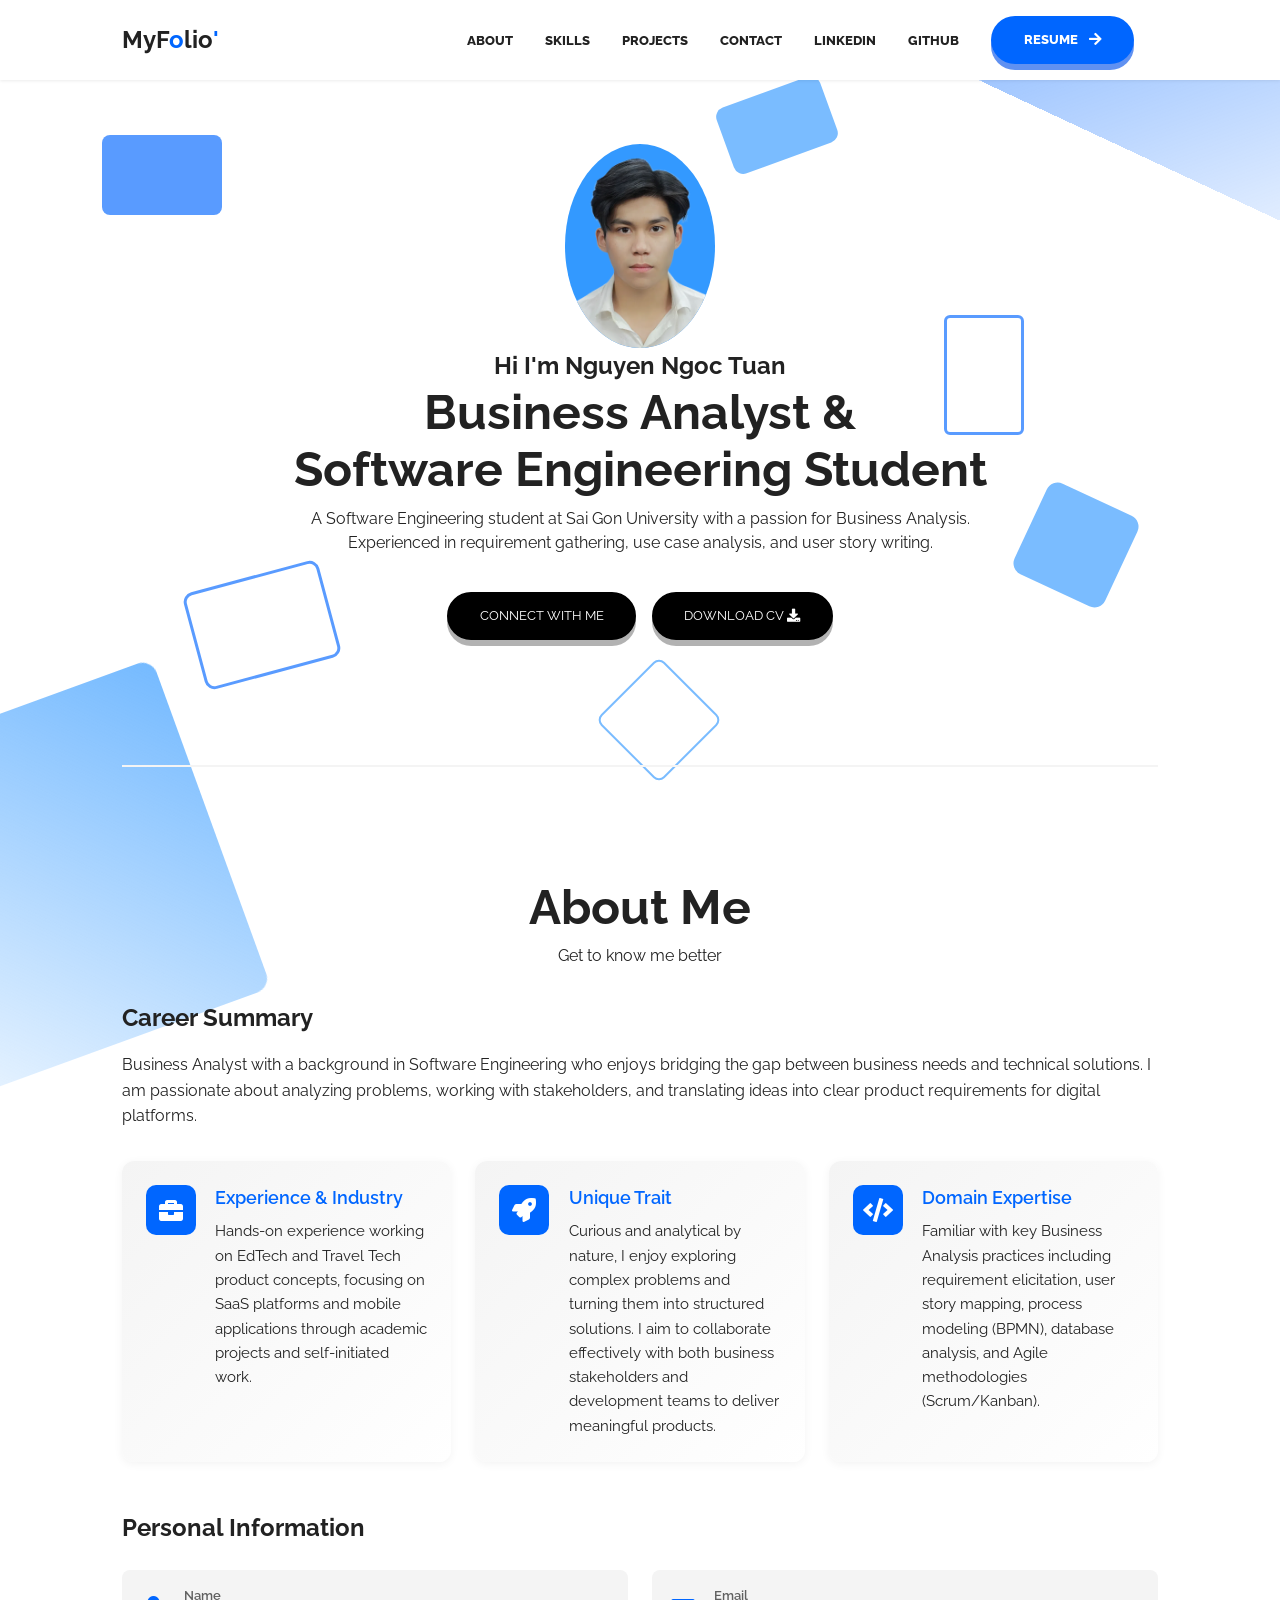
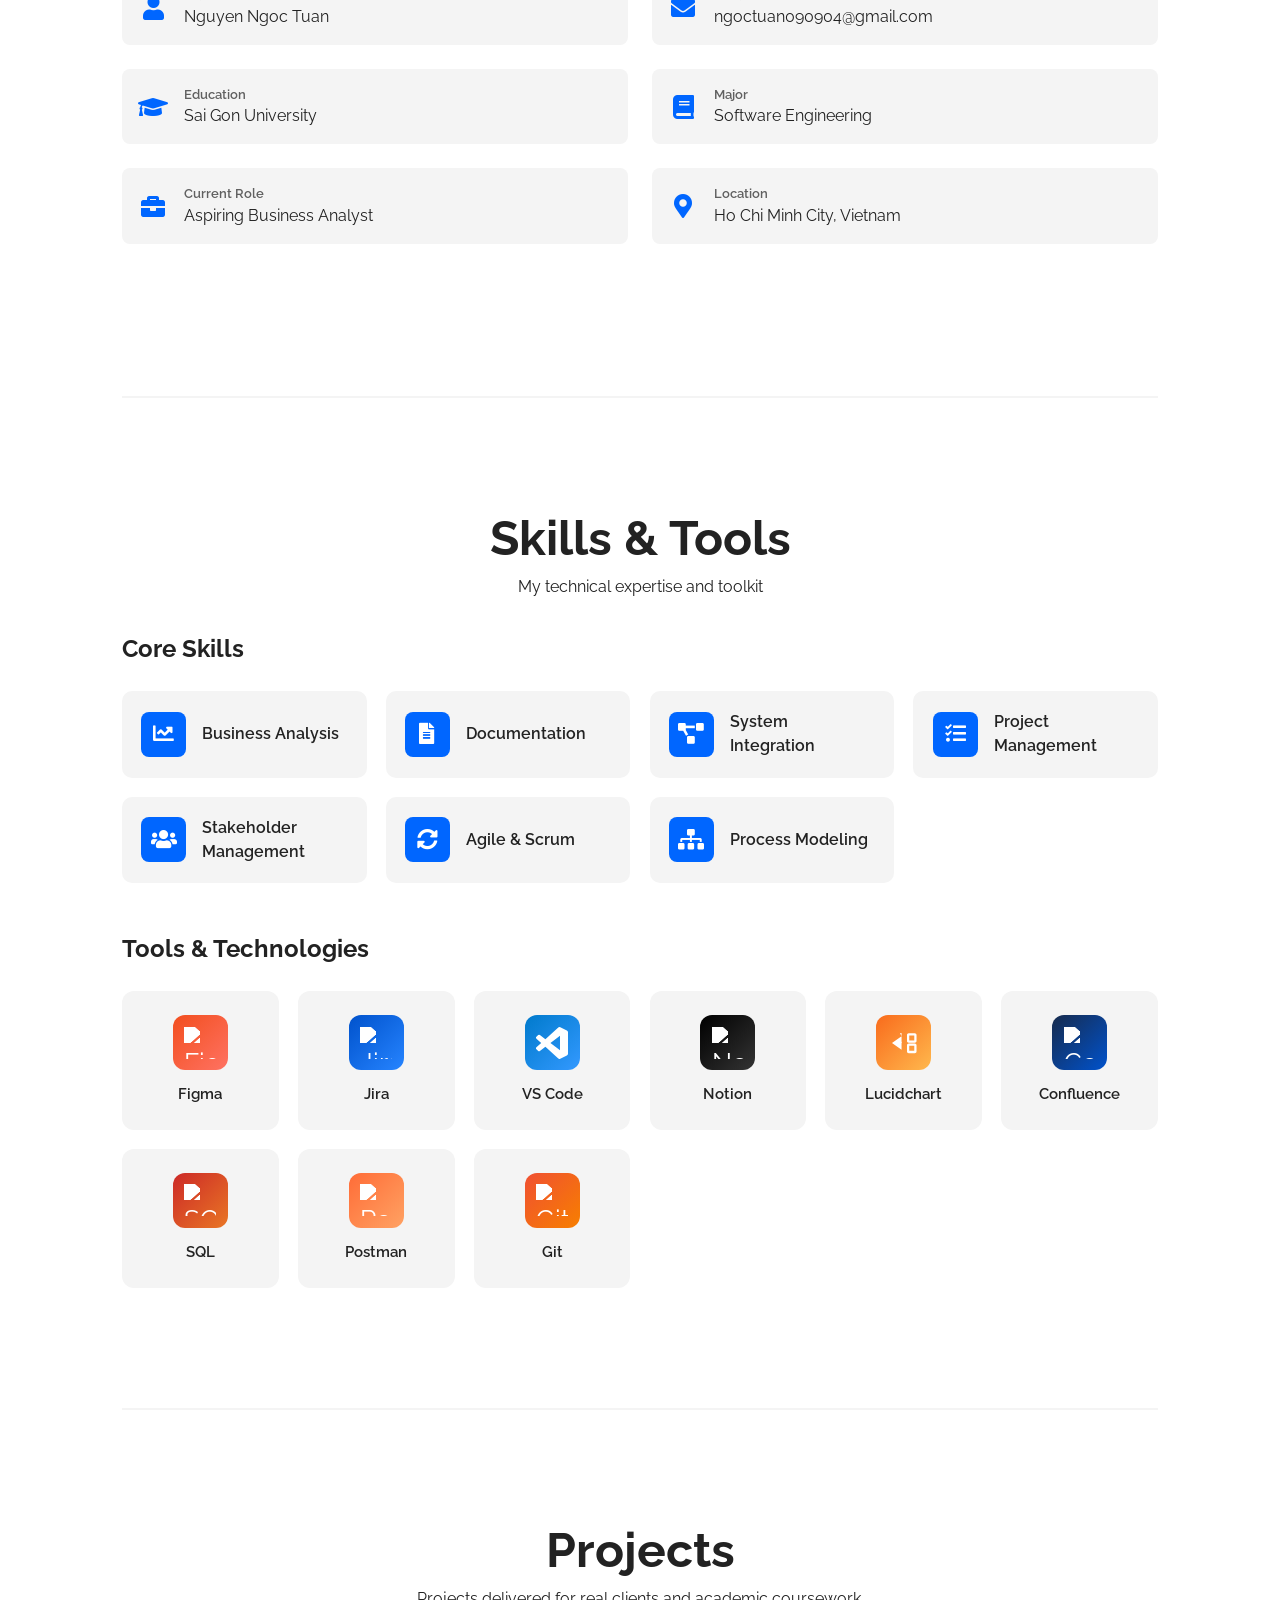
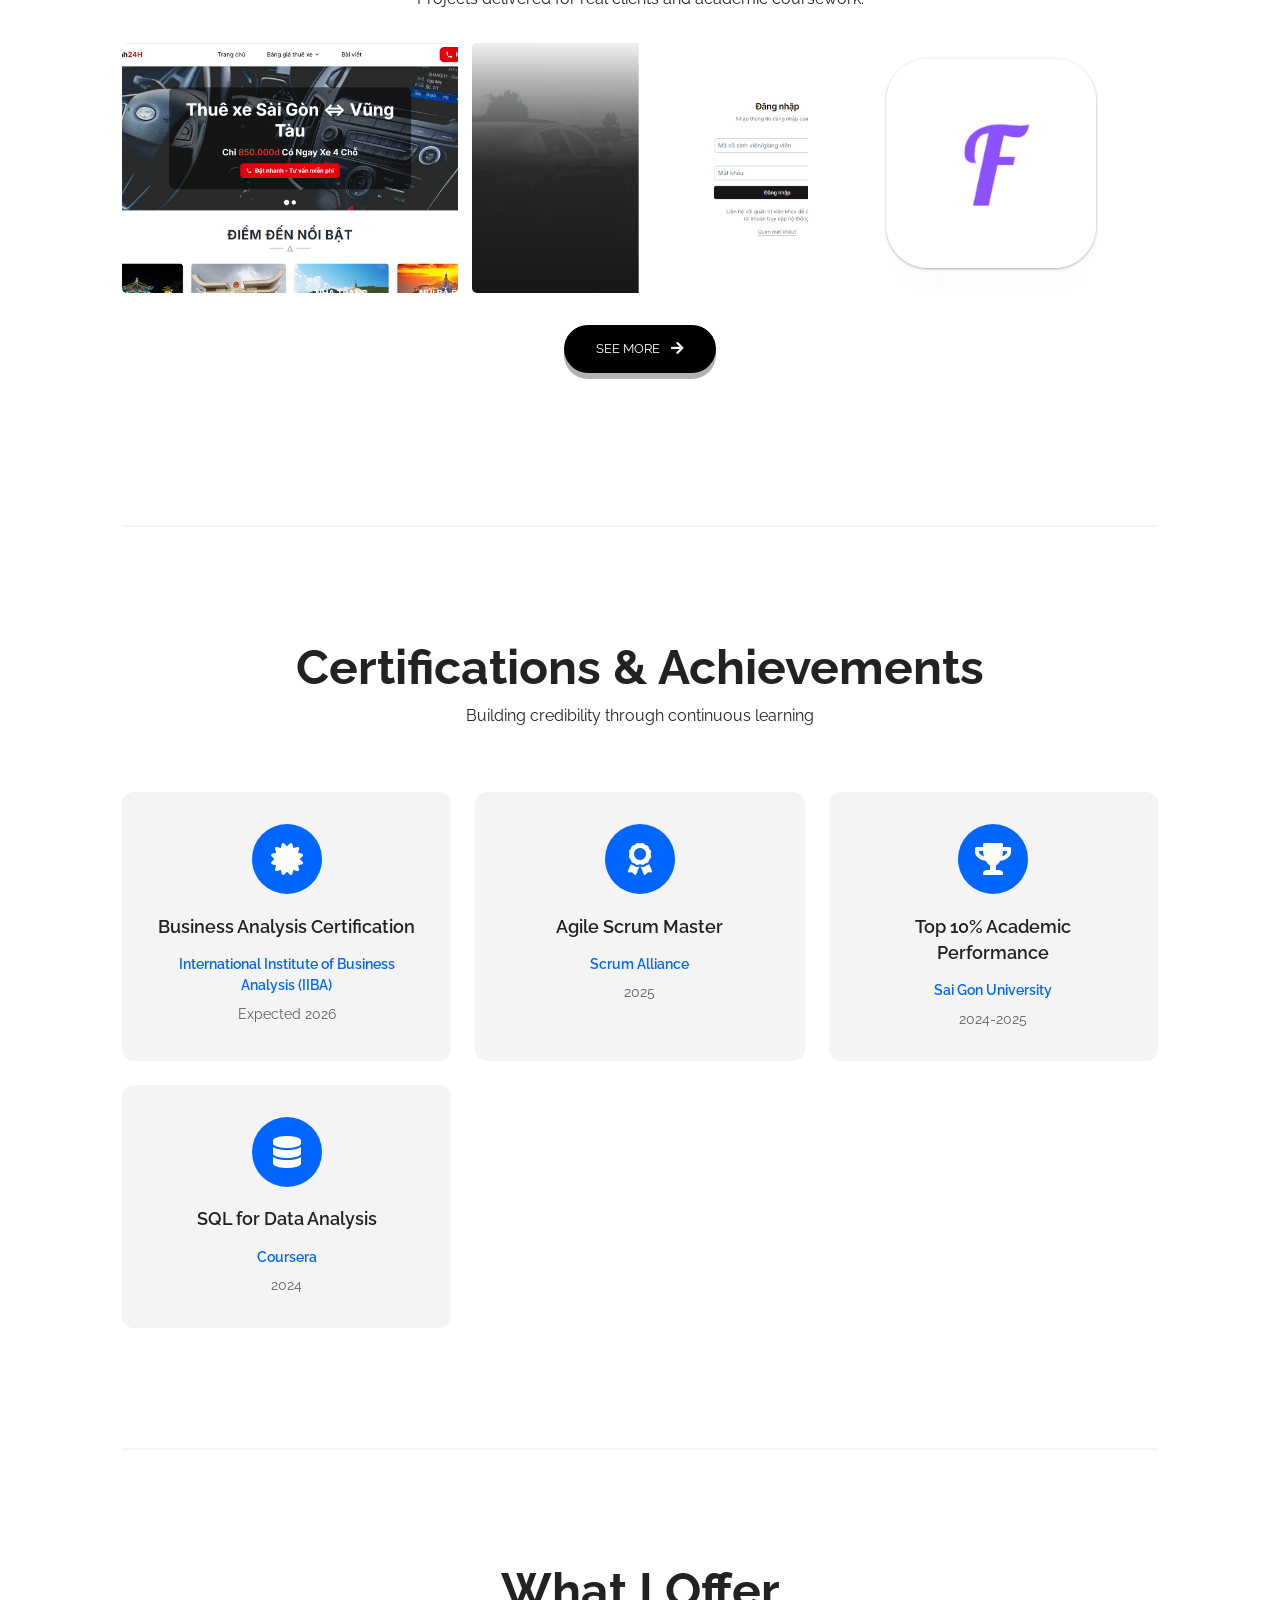
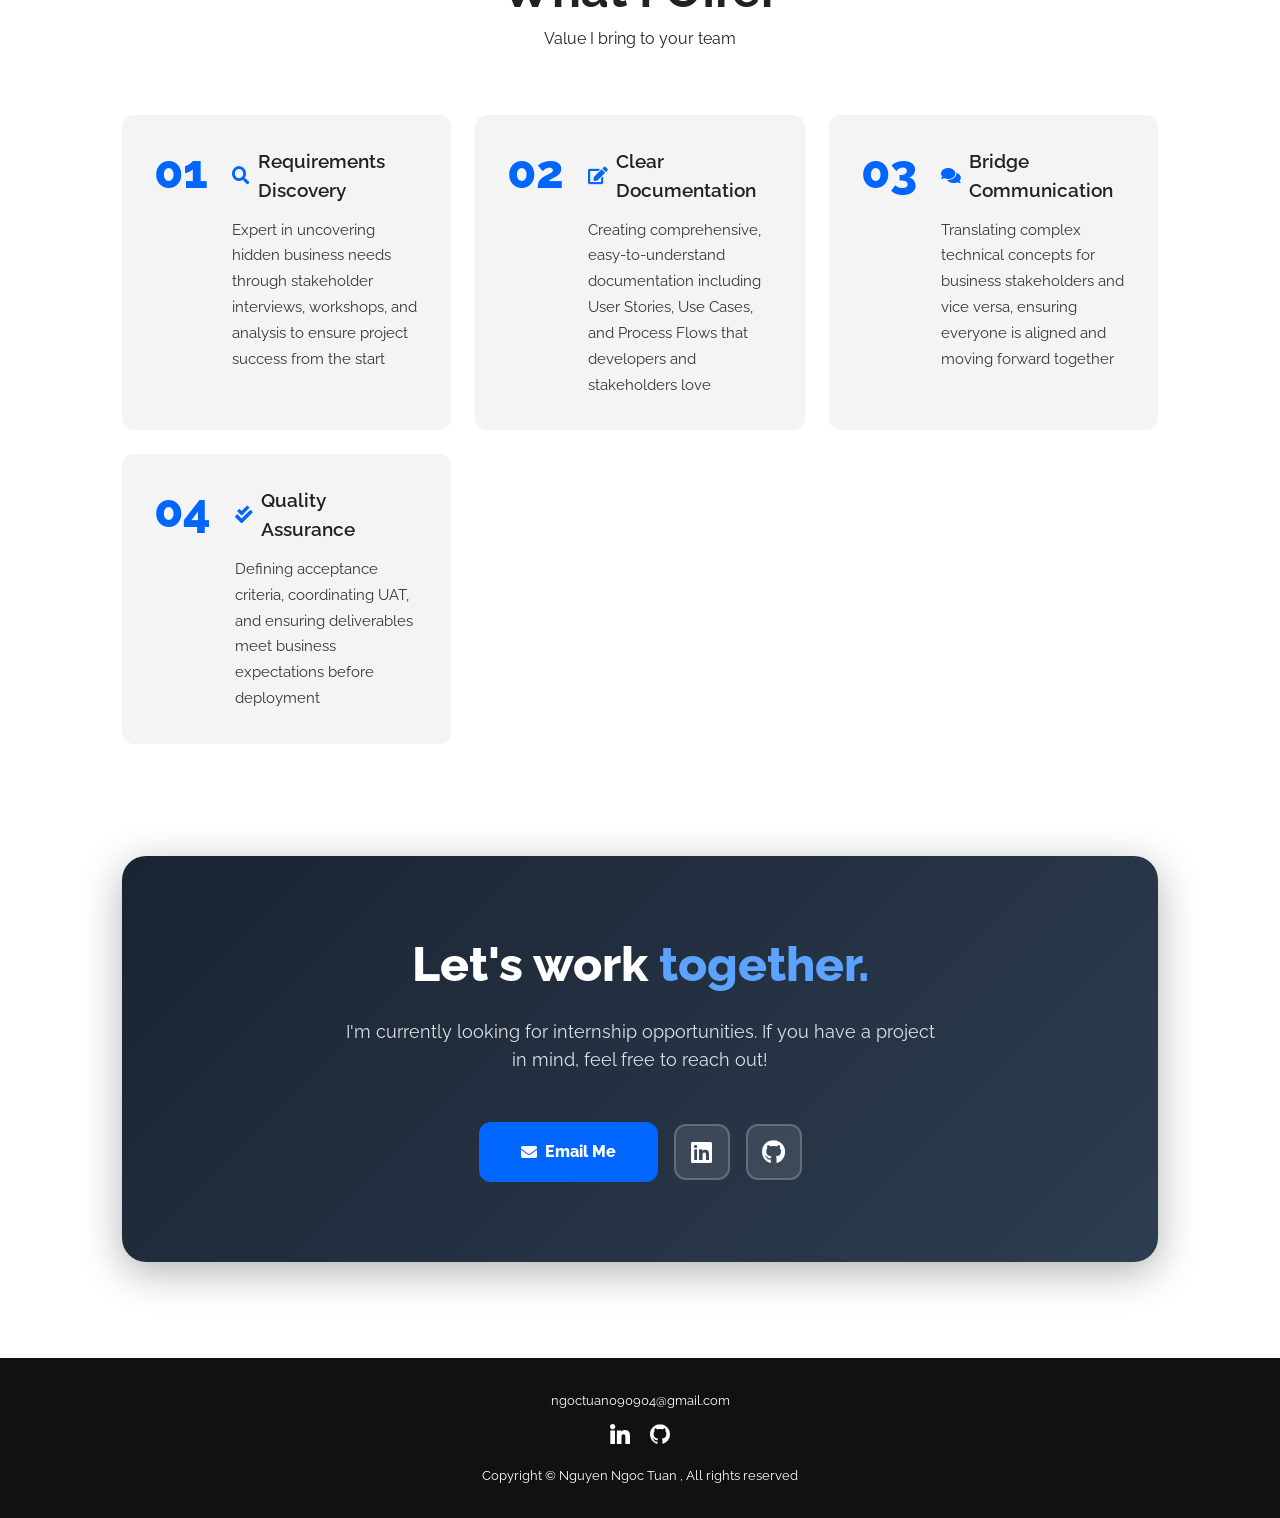
==== index.html @ f5339bc3 "Add hover animation to nav menu links" ====
<!DOCTYPE html>
<html lang="en">
  <head>
    <meta charset="UTF-8" />
    <meta http-equiv="X-UA-Compatible" content="IE=edge" />
    <meta name="viewport" content="width=device-width, initial-scale=1.0" />
    <!-- Primary Meta Tags -->
    <title>Nguyen Ngoc Tuan | Business Analyst Portfolio</title>
    <meta name="title" content="Nguyen Ngoc Tuan | Business Analyst Portfolio" />
    <meta
      name="description"
      content="Portfolio of Nguyen Ngoc Tuan - Business Analyst and Software Engineering student at Sai Gon University. Experienced in requirement gathering, use case analysis, and user story writing."
    />

    <!-- Open Graph / Facebook -->
    <meta property="og:type" content="website" />
    <meta
      property="og:url"
      content="https://github.com/DanhCaTuanNgoc"
    />
    <meta property="og:title" content="Nguyen Ngoc Tuan | Business Analyst Portfolio" />
    <meta
      property="og:description"
      content="Portfolio of Nguyen Ngoc Tuan - Business Analyst and Software Engineering student at Sai Gon University. Experienced in requirement gathering, use case analysis, and user story writing."
    />
    <meta
      property="og:image"
      content="https://user-images.githubusercontent.com/62628408/150613011-b78a7f5a-0af1-4312-aab0-0022e7258693.png"
    />

    <!-- Twitter -->
    <meta property="twitter:card" content="summary_large_image" />
    <meta
      property="twitter:url"
      content="https://github.com/DanhCaTuanNgoc"
    />
    <meta property="twitter:title" content="Nguyen Ngoc Tuan | Business Analyst Portfolio" />
    <meta
      property="twitter:description"
      content="Portfolio of Nguyen Ngoc Tuan - Business Analyst and Software Engineering student at Sai Gon University. Experienced in requirement gathering, use case analysis, and user story writing."
    />
    <meta
      property="twitter:image"
      content="https://user-images.githubusercontent.com/62628408/150613011-b78a7f5a-0af1-4312-aab0-0022e7258693.png"
    />

    <!-- Link -->
    <link
      rel="apple-touch-icon"
      sizes="180x180"
      href="assets/favicon/apple-touch-icon.png"
    />
    <link
      rel="icon"
      type="image/png"
      sizes="16x16"
      href="/assets/favicon/favicon-16x16.png"
    />
    <link
      rel="icon"
      type="image/png"
      sizes="32x32"
      href="assets/favicon/favicon-32x32.png"
    />
    <link
      rel="icon"
      type="image/png"
      sizes="192x192"
      href="assets/favicon/android-chrome-192x192.png"
    />
    <link
      rel="icon"
      type="image/png"
      sizes="512x512"
      href="assets/favicon/android-chrome-512x512.png"
    />
    <link rel="icon" type="image/x-icon" href="assets/favicon/favicon.ico" />
    <link rel="manifest" href="assets/favicon/site.webmanifest" />
    <link
      rel="stylesheet"
      href="https://use.fontawesome.com/releases/v5.15.4/css/all.css"
      integrity="sha384-DyZ88mC6Up2uqS4h/KRgHuoeGwBcD4Ng9SiP4dIRy0EXTlnuz47vAwmeGwVChigm"
      crossorigin="anonymous"
    />
    <link rel="stylesheet" href="css/style.css" />
    <link rel="stylesheet" href="css/utilities.css" />
  </head>
  <body>
    <!-- Animated Background Shapes -->
    <div class="bg-shapes">
      <div class="shape"></div>
      <div class="shape"></div>
      <div class="shape"></div>
      <div class="shape"></div>
      <div class="shape"></div>
      <div class="shape"></div>
    </div>

    <header id="hero">
      <!-- Navbar -->
      <nav class="navbar">
        <div class="container">
          <!-- Logo -->
            <h1 id="logo" style="cursor:none;">
            <p>MyF<span style="color: #0066FF;">o</span>lio<span style="color: #0066FF;">'</span></p>
          </h1>
          <!-- Navbar links -->
          <ul class="nav-menu">
            <li><a class="nav-link" href="#about">ABOUT</a></li>
            <li><a class="nav-link" href="#skills">SKILLS</a></li>
            <li><a class="nav-link" href="#projects">PROJECTS</a></li>
            <li><a class="nav-link" href="mailto:ngoctuan090904@gmail.com">CONTACT</a></li>
            <li><a class="nav-link" href="https://www.linkedin.com/in/ngoctuan090904/" target="_blank">LINKEDIN</a></li>
            <li><a class="nav-link" href="https://github.com/DanhCaTuanNgoc" target="_blank">GITHUB</a></li>
            <li>
              <a
                class="nav-link btn btn-primary"
                href="MyCV.pdf"
                target="_blank"
                >RESUME <i class="fas fa-arrow-right"></i
              ></a>
            </li>

            <!-- Toggle switch -->
            <!-- <div class="theme-switch">
              <input type="checkbox" id="switch" />
              <label class="toggle-icons" for="switch">
                <img class="moon" src="assets/moon.svg" />
                <img class="sun" src="assets/sun.svg" />
              </label>
            </div> -->
            <!-- Hamburger menu -->
          </ul>
          <div class="hamburger"> 
            <span class="bar"></span>
            <span class="bar"></span>
            <span class="bar"></span>
          </div>
        </div>
      </nav>

      <section class="header-container">
        <img
          class="profile-image"
          src="assets/profile_image_1.png"
          alt="Nguyen Ngoc Tuan"
        />
        <h1>Hi I'm Nguyen Ngoc Tuan</h1>

        <div class="content-text">
          <h2>Business Analyst &</h2>
          <h2>Software Engineering Student</h2>

          <p>
            A Software Engineering student at Sai Gon University with a passion for Business Analysis.
            Experienced in requirement gathering, use case analysis, and user story writing.
          </p>
        </div>
        <div class="hero-buttons">
          <a
            href="mailto:ngoctuan090904@gmail.com"
            class="btn btn-secondary"
            target="_blank"
            >Connect With Me</a
          >
          <a
            href="MyCV.pdf"
            class="btn btn-secondary"
            download
            >Download CV  <i class="fas fa-download"></i
          ></a>
        </div>
      </section>
    </header>

    <!-- About Me -->
    <section id="about" class="about-container container">
      <div class="division"></div>
      <div class="content-text">
        <h2>About Me</h2>
        <p>Get to know me better</p>
      </div>
      
      <div class="about-content">
        <div class="about-text">
          <!-- Career Summary -->
          <div class="career-summary">
            <h3>Career Summary</h3>
            <p style="margin-bottom: 2rem; line-height: 1.6;">Business Analyst with a background in Software Engineering who enjoys bridging the gap between business needs and technical solutions. I am passionate about analyzing problems, working with stakeholders, and translating ideas into clear product requirements for digital platforms.</p>
            <div class="summary-cards">
              <div class="summary-card">
                <div class="summary-icon">
                  <i class="fas fa-briefcase"></i>
                </div>
                <div class="summary-content">
                  <h4>Experience & Industry</h4>
                  <p>Hands-on experience working on EdTech and Travel Tech product concepts, focusing on SaaS platforms and mobile applications through academic projects and self-initiated work.</p>
                </div>
              </div>
              <div class="summary-card">
                <div class="summary-icon">
                  <i class="fas fa-rocket"></i>
                </div>
                <div class="summary-content">
                  <h4>Unique Trait</h4>
                  <p>Curious and analytical by nature, I enjoy exploring complex problems and turning them into structured solutions. I aim to collaborate effectively with both business stakeholders and development teams to deliver meaningful products.</p>
                </div>
              </div>
              <div class="summary-card">
                <div class="summary-icon">
                  <i class="fas fa-code"></i>
                </div>
                <div class="summary-content">
                  <h4>Domain Expertise</h4>
                  <p>Familiar with key Business Analysis practices including requirement elicitation, user story mapping, process modeling (BPMN), database analysis, and Agile methodologies (Scrum/Kanban).</p>
                </div>
              </div>
            </div>
          </div>
                  
          <h3>Personal Information</h3>
          <div class="personal-info">
            <div class="info-item">
              <i class="fas fa-user"></i>
              <div class="info-text">
                <span class="info-label">Name</span>
                <span class="info-value">Nguyen Ngoc Tuan</span>
              </div>
            </div>
            <div class="info-item">
              <i class="fas fa-envelope"></i>
              <div class="info-text">
                <span class="info-label">Email</span>
                <span class="info-value">ngoctuan090904@gmail.com</span>
              </div>
            </div>
            <div class="info-item">
              <i class="fas fa-graduation-cap"></i>
              <div class="info-text">
                <span class="info-label">Education</span>
                <span class="info-value">Sai Gon University</span>
              </div>
            </div>
            <div class="info-item">
              <i class="fas fa-book"></i>
              <div class="info-text">
                <span class="info-label">Major</span>
                <span class="info-value">Software Engineering</span>
              </div>
            </div>
            <div class="info-item">
              <i class="fas fa-briefcase"></i>
              <div class="info-text">
                <span class="info-label">Current Role</span>
                <span class="info-value">Aspiring Business Analyst</span>
              </div>
            </div>
            <div class="info-item">
              <i class="fas fa-map-marker-alt"></i>
              <div class="info-text">
                <span class="info-label">Location</span>
                <span class="info-value">Ho Chi Minh City, Vietnam</span>
              </div>
            </div>
          </div>
        </div>
      </div>
    </section>

    <!-- Skills and Tools -->
    <section id="skills" class="skills-tools-container container">
      <div class="division"></div>
      <div class="content-text">
        <h2>Skills & Tools</h2>
        <p>My technical expertise and toolkit</p>
      </div>

      <div class="skills-tools-content">
        <!-- Core Skills -->
        <div class="skills-category">
          <h3> Core Skills</h3>
          <div class="skills-grid">
            <div class="skill-item">
              <div class="skill-icon">
                <i class="fas fa-chart-line"></i>
              </div>
              <span>Business Analysis</span>
            </div>
            <div class="skill-item">
              <div class="skill-icon">
                <i class="fas fa-file-alt"></i>
              </div>
              <span>Documentation</span>
            </div>
            <div class="skill-item">
              <div class="skill-icon">
                <i class="fas fa-project-diagram"></i>
              </div>
              <span>System Integration</span>
            </div>
            <div class="skill-item">
              <div class="skill-icon">
                <i class="fas fa-tasks"></i>
              </div>
              <span>Project Management</span>
            </div>
            <div class="skill-item">
              <div class="skill-icon">
                <i class="fas fa-users"></i>
              </div>
              <span>Stakeholder Management</span>
            </div>
            <div class="skill-item">
              <div class="skill-icon">
                <i class="fas fa-sync-alt"></i>
              </div>
              <span>Agile & Scrum</span>
            </div>
            <div class="skill-item">
              <div class="skill-icon">
                <i class="fas fa-sitemap"></i>
              </div>
              <span>Process Modeling</span>
            </div>
          </div>
        </div>

        <!-- Tools & Technologies -->
        <div class="skills-category">
          <h3> Tools & Technologies</h3>
          <div class="tools-grid">
            <div class="tool-item">
              <div class="tool-icon figma">
                <img src="https://cdn.simpleicons.org/figma/ffffff" alt="Figma" />
              </div>
              <span>Figma</span>
            </div>
            <div class="tool-item">
              <div class="tool-icon jira">
                <img src="https://cdn.simpleicons.org/jira/ffffff" alt="Jira" />
              </div>
              <span>Jira</span>
            </div>
            <div class="tool-item">
              <div class="tool-icon vscode">
                <svg role="img" viewBox="0 0 24 24" xmlns="http://www.w3.org/2000/svg" fill="#ffffff" width="32" height="32"><title>Visual Studio Code</title><path d="M23.15 2.587L18.21.21a1.494 1.494 0 0 0-1.705.29l-9.46 8.63-4.12-3.128a.999.999 0 0 0-1.276.057L.327 7.261A1 1 0 0 0 .326 8.74L3.899 12 .326 15.26a1 1 0 0 0 .001 1.479L1.65 17.94a.999.999 0 0 0 1.276.057l4.12-3.128 9.46 8.63a1.492 1.492 0 0 0 1.704.29l4.942-2.377A1.5 1.5 0 0 0 24 20.06V3.939a1.5 1.5 0 0 0-.85-1.352zm-5.146 14.861L10.826 12l7.178-5.448v10.896z"/></svg>
              </div>
              <span>VS Code</span>
            </div>
            <div class="tool-item">
              <div class="tool-icon notion">
                <img src="https://cdn.simpleicons.org/notion/ffffff" alt="Notion" />
              </div>
              <span>Notion</span>
            </div>
            <div class="tool-item">
              <div class="tool-icon lucid">
                <svg role="img" viewBox="0 0 24 24" xmlns="http://www.w3.org/2000/svg" fill="#ffffff" width="32" height="32"><title>Lucidchart</title><path d="M15.5232 4.6701c-.6861 0-1.2758.5857-1.2758 1.2759v4.5965c0 .6861.5897 1.2758 1.2758 1.2758h4.6004c.69 0 1.2758-.5897 1.2758-1.2758V5.946c0-.6902-.5857-1.2759-1.2758-1.2759Zm.4136 1.6895h3.7731v3.7731h-3.7731Zm-5.7696.5115L2.9999 11.997l7.1673 5.1259V4.6781l-.0004-.0005c-.3385-.2314-.8047-.1794-1.0696.1935ZM6.4054 10.754a.7982.7982 0 0 0-.8052.8012.796.796 0 0 0 .8052.8012h3.191c.447 0 .8052-.3541.8052-.8012a.7982.7982 0 0 0-.8052-.8012Zm9.1178 1.6895c-.6861 0-1.2758.5857-1.2758 1.2759v4.6003c0 .6902.5897 1.2759 1.2758 1.2759h4.6004c.69 0 1.2758-.5857 1.2758-1.2759v-4.6003c0-.6902-.5857-1.2759-1.2758-1.2759Zm.4136 1.6894h3.7731v3.7731h-3.7731Z"/></svg>
              </div>
              <span>Lucidchart</span>
            </div>
            <div class="tool-item">
              <div class="tool-icon confluence">
                <img src="https://cdn.simpleicons.org/confluence/ffffff" alt="Confluence" />
              </div>
              <span>Confluence</span>
            </div>
            <div class="tool-item">
              <div class="tool-icon sql">
                <img src="https://cdn.simpleicons.org/mysql/ffffff" alt="SQL" />
              </div>
              <span>SQL</span>
            </div>
            <div class="tool-item">
              <div class="tool-icon postman">
                <img src="https://cdn.simpleicons.org/postman/ffffff" alt="Postman" />
              </div>
              <span>Postman</span>
            </div>
            <div class="tool-item">
              <div class="tool-icon git">
                <img src="https://cdn.simpleicons.org/git/ffffff" alt="Git" />
              </div>
              <span>Git</span>
            </div>
          </div>
        </div>
      </div>
    </section>

    <!-- Projects -->
    <section id="projects" class="project-container container">
      <div class="division"></div>
      <div class="content-text">
        <h2>Projects</h2>
        <p>Projects delivered for real clients and academic coursework.</p>
      </div>

      <article class="project">
        <!-- Project 1 -->
        <div href="" class="card">
          <div class="project-info">
            <div class="project-bio">
              <h3>Travel Car Booking Platform</h3>
              <p>Requirements Gathering, Next.js</p>
            </div>

            <div class="project-link">
              <a href="https://github.com/DanhCaTuanNgoc" target="_blank"><i class="fab fa-github"></i></a>
              <a href="https://www.dulichlientinh24h.com/" target="_blank"><i class="fas fa-globe"></i></a>
            </div>
          </div>
        </div>

        <!-- Project 2 -->
        <div href="" class="card">
          <div class="project-info">
            <div class="project-bio">
              <h3>Automotive Department Course Management System</h3>
              <p>User Stories, Process Modeling</p>
            </div>

            <div class="project-link">
              <a href="https://github.com/DanhCaTuanNgoc/WebKhoaHocKhoaOto" target="_blank"><i class="fab fa-github"></i></a>
              <a href="https://hotrotuhocoto.vercel.app/login" target="_blank"><i class="fas fa-globe"></i></a>
            </div>
          </div>
        </div>

        <!-- Porject 3 -->
        <div href="" class="card">
          <div class="project-info">
            <div class="project-bio">
              <h3>FinTracker– Personal Finance Management App</h3>
              <p>ERD, SQL, Data Modeling</p>
            </div>

            <div class="project-link">
              <a href="https://github.com/DanhCaTuanNgoc/Fintrack-Flutter" target="_blank"><i class="fab fa-github"></i></a>
              <a href="https://play.google.com/store/apps/details?id=com.TuanNgoc.fintrack" target="_blank"><i class="fas fa-globe"></i></a>
            </div>
          </div>
        </div>
      </article>

      <a href="https://github.com/DanhCaTuanNgoc" class="btn btn-secondary"
        target="_blank" >See More <i class="fas fa-arrow-right"></i
      ></a>
    </section>

    <!-- Certifications & Achievements -->
    <section id="certifications" class="certifications-container container">
      <div class="division"></div>
      <div class="content-text">
        <h2>Certifications & Achievements</h2>
        <p>Building credibility through continuous learning</p>
      </div>

      <div class="certifications-grid">
        <div class="cert-card">
          <div class="cert-icon">
            <i class="fas fa-certificate"></i>
          </div>
          <h4>Business Analysis Certification</h4>
          <p class="cert-issuer">International Institute of Business Analysis (IIBA)</p>
          <p class="cert-date">Expected 2026</p>
        </div>
        <div class="cert-card">
          <div class="cert-icon">
            <i class="fas fa-award"></i>
          </div>
          <h4>Agile Scrum Master</h4>
          <p class="cert-issuer">Scrum Alliance</p>
          <p class="cert-date">2025</p>
        </div>
        <div class="cert-card">
          <div class="cert-icon">
            <i class="fas fa-trophy"></i>
          </div>
          <h4>Top 10% Academic Performance</h4>
          <p class="cert-issuer">Sai Gon University</p>
          <p class="cert-date">2024-2025</p>
        </div>
        <div class="cert-card">
          <div class="cert-icon">
            <i class="fas fa-database"></i>
          </div>
          <h4>SQL for Data Analysis</h4>
          <p class="cert-issuer">Coursera</p>
          <p class="cert-date">2024</p>
        </div>
      </div>
    </section>

    <!-- What I Offer -->
    <section id="offer" class="offer-container container">
      <div class="division"></div>
      <div class="content-text">
        <h2>What I Offer</h2>
        <p>Value I bring to your team</p>
      </div>

      <div class="offer-grid">
        <div class="offer-card">
          <div class="offer-number">01</div>
          <div class="offer-content">
            <h4><i class="fas fa-search"></i> Requirements Discovery</h4>
            <p>Expert in uncovering hidden business needs through stakeholder interviews, workshops, and analysis to ensure project success from the start</p>
          </div>
        </div>
        <div class="offer-card">
          <div class="offer-number">02</div>
          <div class="offer-content">
            <h4><i class="fas fa-edit"></i> Clear Documentation</h4>
            <p>Creating comprehensive, easy-to-understand documentation including User Stories, Use Cases, and Process Flows that developers and stakeholders love</p>
          </div>
        </div>
        <div class="offer-card">
          <div class="offer-number">03</div>
          <div class="offer-content">
            <h4><i class="fas fa-comments"></i> Bridge Communication</h4>
            <p>Translating complex technical concepts for business stakeholders and vice versa, ensuring everyone is aligned and moving forward together</p>
          </div>
        </div>
        <div class="offer-card">
          <div class="offer-number">04</div>
          <div class="offer-content">
            <h4><i class="fas fa-check-double"></i> Quality Assurance</h4>
            <p>Defining acceptance criteria, coordinating UAT, and ensuring deliverables meet business expectations before deployment</p>
          </div>
        </div>
      </div>
    </section>

    <!-- Call to Action -->
    <section id="cta" class="cta-container container">
      <div class="cta-content">
        <h2>Let's work <span class="highlight">together.</span></h2>
        <p>I'm currently looking for internship opportunities. If you have a project in mind, feel free to reach out!</p>
        <div class="cta-actions">
          <a href="mailto:ngoctuan090904@gmail.com" class="btn-email">
            <i class="fas fa-envelope"></i> Email Me
          </a>
          <a href="https://www.linkedin.com/in/ngoctuan090904/" target="_blank" class="social-icon" title="LinkedIn">
            <i class="fab fa-linkedin"></i>
          </a>
          <a href="https://github.com/DanhCaTuanNgoc" target="_blank" class="social-icon" title="GitHub">
            <i class="fab fa-github"></i>
          </a>
        </div>
      </div>
    </section>

    <footer id="footer">
      <div class="container">
        <a href="mailto:ngoctuan090904@gmail.com">ngoctuan090904@gmail.com</a>
        <!-- Social links -->
        <div class="social">
          <a href="https://www.linkedin.com/in/ngoctuan090904/" target="_blank"
            ><img src="./assets/linkedin-icon.svg" alt="Linkedin"
          /></a>
          <a href="https://github.com/DanhCaTuanNgoc" target="_blank"><img src="./assets/github-icon.svg" alt="GitHub" /></a>
        </div>
        <p>Copyright &copy; Nguyen Ngoc Tuan <span id="datee"></span>, All rights reserved</p>
      </div>
    </footer>
    <script src="js/script.js"></script>
  </body>
</html>
---- css/style.css ----
/* This is the required project styling. Will contain essential CSS styles like:
   * Flex property
   * Grid layout
   * Cards and sections
*/

@import url(https://fonts.googleapis.com/css?family=Raleway:100,200,300,regular,500,600,700,800,900,100italic,200italic,300italic,italic,500italic,600italic,700italic,800italic,900italic);

/* variables */
:root {
  /* Colors */
  --primary-color: #0066FF;
  --secondary-color: #3399FF;
  --bg-primary: #ffffff;
  --text-color: #222222;
  --text-color-two: #ffffff;
  --bg-secondary: #000000;
  --card-background: #f4f4f4;
  --bg-secondary-two: #111111;

  --shadow: 0 10px 40px rgba(0, 0, 0, 0.2);

  /* Font Weight */
  --weight-small: 400;
  --weight-semibold: 600;
  --weight-bold: 800;

  /* Max width */
  --width-small: 600px;
  --width-medium: 1100px;
  --width-large: 1300px;
}

[data-theme="dark"] {
  --primary-color: #0066FF;
  --secondary-color: #3399FF;
  --bg-primary: #000000;
  --text-color: #ffffff;
  --text-color-two: #222222;
  --bg-secondary: #ffffff;
  --card-background: #111111;
  --bg-secondary-two: #f4f4f4;
  --shadow: 0 2px 10px rgba(95, 95, 95, 0.2);
}

html {
  font-size: 100%;
  scroll-behavior: smooth;
}

/* Reset default styling */
* {
  margin: 0;
  padding: 0;
  box-sizing: border-box;
}

ul {
  list-style: none;
}

a {
  text-decoration: none;
  color: var(--text-color);
}

/* Main styling */
body {
  background: var(--bg-primary);
  color: var(--text-color);
  font-family: "Raleway", sans-serif;
  line-height: 1.5;
  position: relative;
  overflow-x: hidden;
}

/* Animated Background Elements */
body::before,
body::after {
  content: '';
  position: fixed;
  border-radius: 15px;
  z-index: -1;
  opacity: 0.68;
  animation: float 20s ease-in-out infinite;
}

body::before {
  width: 500px;
  height: 400px;
  background: linear-gradient(135deg, var(--primary-color), transparent);
  top: -200px;
  right: -250px;
  animation-delay: 0s;
  transform: rotate(25deg);
}

body::after {
  width: 450px;
  height: 350px;
  background: linear-gradient(225deg, var(--secondary-color), transparent);
  bottom: -175px;
  left: -225px;
  animation-delay: 10s;
  transform: rotate(-20deg);
}

.bg-shapes {
  position: fixed;
  width: 100%;
  height: 100%;
  top: 0;
  left: 0;
  z-index: -1;
  overflow: hidden;
  pointer-events: none;
}

.shape {
  position: absolute;
  opacity: 0.65;
  animation: float 15s ease-in-out infinite;
}

.shape:nth-child(1) {
  width: 120px;
  height: 80px;
  background: var(--primary-color);
  border-radius: 8px;
  top: 15%;
  left: 8%;
  animation-delay: 0s;
  animation-duration: 20s;
}

.shape:nth-child(2) {
  width: 100px;
  height: 100px;
  background: var(--secondary-color);
  border-radius: 12px;
  top: 55%;
  right: 12%;
  animation-delay: 5s;
  animation-duration: 18s;
  transform: rotate(25deg);
}

.shape:nth-child(3) {
  width: 140px;
  height: 100px;
  border: 3px solid var(--primary-color);
  border-radius: 10px;
  bottom: 25%;
  left: 15%;
  animation-delay: 3s;
  animation-duration: 22s;
  transform: rotate(-15deg);
}

.shape:nth-child(4) {
  width: 80px;
  height: 120px;
  border: 3px solid var(--primary-color);
  background: transparent;
  border-radius: 6px;
  top: 35%;
  right: 20%;
  animation-delay: 8s;
  animation-duration: 16s;
}

.shape:nth-child(5) {
  width: 90px;
  height: 90px;
  border: 2px solid var(--secondary-color);
  border-radius: 8px;
  top: 75%;
  right: 45%;
  animation-delay: 12s;
  animation-duration: 24s;
  transform: rotate(45deg);
}

.shape:nth-child(6) {
  width: 110px;
  height: 70px;
  background: var(--secondary-color);
  border-radius: 10px;
  top: 10%;
  right: 35%;
  animation-delay: 15s;
  animation-duration: 19s;
  transform: rotate(-20deg);
}

@keyframes float {
  0%, 100% {
    transform: translate(0, 0) rotate(0deg);
  }
  33% {
    transform: translate(30px, -30px) rotate(120deg);
  }
  66% {
    transform: translate(-20px, 20px) rotate(240deg);
  }
}

/* Navbar */
.navbar {
  position: fixed;
  top: 0;
  left: 0;
  right: 0;
  z-index: 20;
  background: var(--bg-primary);
  box-shadow: 0 1px 3px rgba(0, 0, 0, 0.08);
}

.navbar .container {
  display: flex;
  align-items: center;
  justify-content: space-between;
  z-index: 20;
  height: 80px;
  width: 100%;
}

.navbar .nav-menu {
  display: flex;
  align-items: center;
  background: var(--bg-primary);
}

.navbar .nav-link {
  margin: 0 1rem;
  font-size: 0.8rem;
  font-weight: var(--weight-bold);
  position: relative;
  transition: all 0.3s ease;
}

.navbar .nav-link:not(.btn) {
  padding: 0.5rem 0;
}

.navbar .nav-link:not(.btn)::after {
  content: '';
  position: absolute;
  bottom: 0;
  left: 0;
  width: 0;
  height: 2px;
  background: var(--primary-color);
  transition: width 0.3s ease;
}

.navbar .nav-link:not(.btn):hover {
  color: var(--primary-color);
  transform: translateY(-2px);
}

.navbar .nav-link:not(.btn):hover::after {
  width: 100%;
  height: 2px;
}

.navbar #logo img {
  display: block;
  width: 40px;
}

.navbar .btn {
  margin-right: 1.5rem;
}

.fas.fa-arrow-right {
  margin-left: 0.5rem;
  font-size: 0.9rem;
}

/* hamburger */
.hamburger {
  margin-bottom: 0.1rem;
  display: none;
}

.bar {
  display: block;
  width: 23px;
  height: 3px;
  margin: 4px auto;
  transition: all 0.3s ease-in-out;
  border-radius: 30px;
  background-color: var(--bg-secondary);
}

/* Hero section */
#hero {
  display: flex;
  flex-direction: column;
  height: 100%;
}

.profile-image {
  width: 150px;
  border-radius: 50%;
  animation: bounce 1s infinite alternate;
  background: #3399FF;
  padding: 0px;
}

@keyframes bounce {
  from {
    transform: translateY(0px);
  }

  to {
    transform: translateY(-10px);
  }
}

.division {
  width: 100%;
  height: 2px;
  background-color: var(--card-background);
  margin: 5.5rem 0;
}
/* Projects */
#projects {
  display: flex;
  flex-direction: column;
}

#projects .btn {
  align-self: center;
  margin: 2rem 0;
}

.project {
  display: grid;
  grid-template-columns: repeat(3, 1fr);
  grid-auto-rows: minmax(250px, auto);
  grid-gap: 0.9rem;
}

.card .project-bio p {
  font-size: 0.83rem;
}

.card .project-bio h3 {
  font-size: 0.9rem;
}

.project-info {
  display: flex;
  justify-content: space-between;
  opacity: 0;
  position: relative;
  transition: 0.5s ease-in-out;
}

.project-bio {
  display: flex;
  flex-direction: column;
  justify-content: flex-end;
  position: relative;
  top: 160px;
  left: 10px;
}

/* About Me Section */
.about-container {
  display: flex;
  flex-direction: column;
  margin: 2rem auto 5rem;
}

.about-content {
  display: flex;
  flex-direction: column;
  gap: 2rem;
}

.about-text {
  flex: 1;
}

.about-text h3 {
  font-size: 1.5rem;
  margin-bottom: 1rem;
  margin-top: 2rem;
}

.about-text h3:first-child {
  margin-top: 0;
}

.about-text p {
  font-size: 1rem;
  line-height: 1.8;
  margin-bottom: 1.5rem;
  color: var(--text-color);
}

.skills-list {
  display: grid;
  grid-template-columns: repeat(2, 1fr);
  gap: 1rem;
  margin-top: 1rem;
}

.skills-list li {
  font-size: 1rem;
  display: flex;
  align-items: center;
  gap: 0.5rem;
}

.skills-list i {
  color: var(--primary-color);
  font-size: 1.2rem;
}

/* Personal Information */
.personal-info {
  display: grid;
  grid-template-columns: repeat(2, 1fr);
  gap: 1.5rem;
  margin-top: 1.5rem;
  margin-bottom: 2rem;
}

.info-item {
  display: flex;
  align-items: center;
  gap: 1rem;
  padding: 1rem;
  background: var(--card-background);
  border-radius: 8px;
}

.info-item i {
  font-size: 1.5rem;
  color: var(--primary-color);
  min-width: 30px;
  text-align: center;
}

.info-text {
  display: flex;
  flex-direction: column;
}

.info-label {
  font-size: 0.8rem;
  color: var(--text-color);
  opacity: 0.7;
  font-weight: var(--weight-semibold);
}

.info-value {
  font-size: 1rem;
  color: var(--text-color);
  font-weight: var(--weight-small);
}

/* Career Summary */
.career-summary {
  margin-bottom: 3rem;
}

.career-summary h3 {
  margin-top: 0 !important;
}

.summary-cards {
  display: grid;
  grid-template-columns: repeat(auto-fit, minmax(300px, 1fr));
  gap: 1.5rem;
  margin-top: 1.5rem;
}

.summary-card {
  display: flex;
  gap: 1.2rem;
  padding: 1.5rem;
  background: linear-gradient(135deg, var(--card-background) 0%, var(--bg-primary) 100%);
  border-radius: 12px;
  box-shadow: 0 2px 10px rgba(0, 0, 0, 0.05);
}

.summary-icon {
  min-width: 50px;
  height: 50px;
  display: flex;
  align-items: center;
  justify-content: center;
  background: var(--primary-color);
  border-radius: 10px;
  color: #ffffff;
  font-size: 1.5rem;
}

.summary-content h4 {
  font-size: 1.1rem;
  color: var(--primary-color);
  margin-bottom: 0.5rem;
  font-weight: var(--weight-semibold);
}

.summary-content p {
  font-size: 0.95rem;
  line-height: 1.6;
  color: var(--text-color);
  margin: 0;
}

/* Skills and Tools Section */
.skills-tools-container {
  display: flex;
  flex-direction: column;
  margin: 2rem auto 5rem;
}

.skills-tools-content {
  display: flex;
  flex-direction: column;
  gap: 3rem;
}

.skills-category h3 {
  font-size: 1.5rem;
  margin-bottom: 1.5rem;
  display: flex;
  align-items: center;
  gap: 0.5rem;
}

.skills-category h3 i {
  color: var(--primary-color);
}

.skills-grid {
  display: grid;
  grid-template-columns: repeat(auto-fit, minmax(200px, 1fr));
  gap: 1.2rem;
}

.skill-item {
  display: flex;
  align-items: center;
  gap: 1rem;
  padding: 1.2rem;
  background: var(--card-background);
  border-radius: 10px;
}

.skill-icon {
  width: 45px;
  height: 45px;
  display: flex;
  align-items: center;
  justify-content: center;
  background: var(--primary-color);
  border-radius: 8px;
  color: #ffffff;
  font-size: 1.3rem;
  flex-shrink: 0;
}

.skill-item span {
  font-size: 1rem;
  font-weight: var(--weight-semibold);
  color: var(--text-color);
}

.tools-grid {
  display: grid;
  grid-template-columns: repeat(auto-fit, minmax(140px, 1fr));
  gap: 1.2rem;
}

.tool-item {
  display: flex;
  flex-direction: column;
  align-items: center;
  gap: 0.8rem;
  padding: 1.5rem 1rem;
  background: var(--card-background);
  border-radius: 12px;
}

.tool-icon {
  width: 55px;
  height: 55px;
  display: flex;
  align-items: center;
  justify-content: center;
  border-radius: 12px;
  color: #ffffff;
  font-size: 1.6rem;
}

.tool-icon img {
  width: 32px;
  height: 32px;
  object-fit: contain;
  filter: brightness(0) invert(1);
}

.tool-icon svg {
  width: 32px;
  height: 32px;
}

/* Tool-specific colors */
.tool-icon.figma { background: linear-gradient(135deg, #F24E1E, #FF7262); }
.tool-icon.jira { background: linear-gradient(135deg, #0052CC, #2684FF); }
.tool-icon.vscode { background: linear-gradient(135deg, #007ACC, #3399FF); }
.tool-icon.notion { background: linear-gradient(135deg, #000000, #333333); }
.tool-icon.lucid { background: linear-gradient(135deg, #F96B1C, #FFB84D); }
.tool-icon.salesforce { background: linear-gradient(135deg, #00A1E0, #1AB7EA); }
.tool-icon.confluence { background: linear-gradient(135deg, #172B4D, #0052CC); }
.tool-icon.sql { background: linear-gradient(135deg, #CC2927, #E97625); }
.tool-icon.postman { background: linear-gradient(135deg, #FF6C37, #FFA263); }
.tool-icon.git { background: linear-gradient(135deg, #F05032, #F77F00); }

.tool-item span {
  font-size: 0.95rem;
  font-weight: var(--weight-semibold);
  color: var(--text-color);
  text-align: center;
}

/* Certifications Section */
.certifications-container {
  display: flex;
  flex-direction: column;
  margin: 2rem auto 5rem;
}

.certifications-grid {
  display: grid;
  grid-template-columns: repeat(auto-fit, minmax(250px, 1fr));
  gap: 1.5rem;
  margin-top: 2rem;
}

.cert-card {
  padding: 2rem;
  background: var(--card-background);
  border-radius: 12px;
  text-align: center;
}

.cert-icon {
  width: 70px;
  height: 70px;
  margin: 0 auto 1.2rem;
  display: flex;
  align-items: center;
  justify-content: center;
  background: var(--primary-color);
  border-radius: 50%;
  color: #ffffff;
  font-size: 2rem;
}

.cert-card h4 {
  font-size: 1.1rem;
  margin-bottom: 0.8rem;
  color: var(--text-color);
  font-weight: var(--weight-semibold);
}

.cert-issuer {
  font-size: 0.9rem;
  color: var(--primary-color);
  margin-bottom: 0.5rem;
  font-weight: var(--weight-semibold);
}

.cert-date {
  font-size: 0.85rem;
  color: var(--text-color);
  opacity: 0.7;
}

/* What I Offer Section */
.offer-container {
  display: flex;
  flex-direction: column;
  margin: 2rem auto 5rem;
}

.offer-grid {
  display: grid;
  grid-template-columns: repeat(auto-fit, minmax(280px, 1fr));
  gap: 1.5rem;
  margin-top: 2rem;
}

.offer-card {
  display: flex;
  gap: 1.5rem;
  padding: 2rem;
  background: var(--card-background);
  border-radius: 12px;
}

.offer-number {
  font-size: 3rem;
  font-weight: var(--weight-bold);
  color: var(--primary-color);
  line-height: 1;
  flex-shrink: 0;
}

.offer-content h4 {
  font-size: 1.2rem;
  margin-bottom: 0.8rem;
  color: var(--text-color);
  font-weight: var(--weight-semibold);
  display: flex;
  align-items: center;
  gap: 0.5rem;
}

.offer-content h4 i {
  color: var(--primary-color);
  font-size: 1.1rem;
}

.offer-content p {
  font-size: 0.95rem;
  line-height: 1.7;
  color: var(--text-color);
  opacity: 0.9;
}

/* Call to Action Section */
.cta-container {
  margin: 5rem auto;
  padding: 0;
}

.cta-content {
  background: linear-gradient(135deg, #1a2332 0%, #2d3e50 100%);
  padding: 5rem 3rem;
  border-radius: 24px;
  text-align: center;
  color: #ffffff;
  box-shadow: 0 10px 40px rgba(0, 0, 0, 0.3);
  margin-top: 5rem;
  margin-bottom: 5rem;
}

.cta-content h2 {
  font-size: 3rem;
  margin-bottom: 1.5rem;
  color: #ffffff;
  font-weight: var(--weight-bold);
  line-height: 1.2;
}

.cta-content h2 .highlight {
  color: #5ba3ff;
}

.cta-content > p {
  font-size: 1.1rem;
  line-height: 1.6;
  max-width: 600px;
  margin: 0 auto 3rem;
  color: rgba(255, 255, 255, 0.85);
}

.cta-actions {
  display: flex;
  gap: 1rem;
  justify-content: center;
  align-items: center;
  flex-wrap: wrap;
}

.btn-email {
  background: var(--primary-color);
  color: #ffffff;
  padding: 1rem 2.5rem;
  border-radius: 12px;
  font-size: 1rem;
  font-weight: var(--weight-bold);
  transition: all 0.3s ease;
  display: inline-flex;
  align-items: center;
  gap: 0.5rem;
  border: 2px solid transparent;
  text-transform: none;
}

.btn-email:hover {
  transform: translateY(-3px);
  box-shadow: 0 10px 25px rgba(0, 102, 255, 0.4);
}

.social-icon {
  width: 56px;
  height: 56px;
  display: flex;
  align-items: center;
  justify-content: center;
  background: rgba(255, 255, 255, 0.1);
  border-radius: 12px;
  color: #ffffff;
  font-size: 1.5rem;
  transition: all 0.3s ease;
  border: 2px solid rgba(255, 255, 255, 0.2);
}

.social-icon:hover {
  background: rgba(255, 255, 255, 0.2);
  transform: translateY(-3px);
  border-color: rgba(255, 255, 255, 0.4);
}

/* Footer */
#footer {
  background: #111111;
}

#footer .container {
  display: flex;
  flex-direction: column;
  align-items: center;
  justify-content: center;
  color: #ffffff;
  min-height: 160px;
  text-align: center;
}

#footer a {
  font-size: 0.8rem;
  color: #fff;
}

#footer a:hover {
  opacity: 0.6;
}

#footer .social {
  margin: 0.9rem 0;
}

#footer .social img {
  width: 20px;
  height: 20px;
}

#footer .social a {
  margin: 0 0.5rem;
}

#footer p {
  font-size: 0.8rem;
}

/* Responsiveness */

@media (max-width: 1000px) {
  .project {
    display: grid;
    grid-template-columns: repeat(2, 1fr);
  }
}

@media (max-width: 768px) {
  .skills-list {
    grid-template-columns: 1fr;
  }
  
  .personal-info {
    grid-template-columns: 1fr;
  }
  
  /* Career Summary */
  .summary-cards {
    grid-template-columns: 1fr;
  }
  
  /* Skills and Tools */
  .skills-grid {
    grid-template-columns: repeat(auto-fit, minmax(150px, 1fr));
  }
  
  .tools-grid {
    grid-template-columns: repeat(auto-fit, minmax(120px, 1fr));
  }
  
  /* Certifications */
  .certifications-grid {
    grid-template-columns: 1fr;
  }
  
  /* What I Offer */
  .offer-grid {
    grid-template-columns: 1fr;
  }
  
  .offer-card {
    flex-direction: column;
    text-align: center;
  }
  
  .offer-number {
    font-size: 2.5rem;
  }
  
  /* CTA */
  .cta-content {
    padding: 3.5rem 2rem;
  }
  
  .cta-content h2 {
    font-size: 2.3rem;
  }
  
  .cta-actions {
    flex-direction: column;
    gap: 1.2rem;
  }
  
  .btn-email,
  .social-icon {
    width: auto;
  }
  
  /* Ẩn một số shapes trên tablet */
  .shape:nth-child(1),
  .shape:nth-child(5) {
    display: none;
  }
  
  /* Giảm opacity của gradient lớn */
  body::before,
  body::after {
    opacity: 0.12;
  }
}

@media (max-width: 670px) {
  .navbar .nav-menu {
    position: fixed;
    right: -100vw;
    top: 4.5rem;
    flex-direction: column;
    width: calc(80% - 10px);
    transition: 0.3s;
    box-shadow: var(--shadow);
    padding: 2rem;
    border-radius: 5px;
    align-items: flex-start;
  }

  .navbar .btn {
    margin: 0;
    margin-top: 1rem;
  }

  .nav-menu.active {
    right: 20px;
  }

  .nav-menu .nav-link {
    font-size: 0.9rem;
    margin: 0 0.2rem;
  }

  .nav-menu li {
    margin-bottom: 0.5rem;
    width: 100%;
  }

  .nav-menu .btn {
    width: 100%;
    text-align: center;
    margin-top: 0.5rem;
  }

  .hamburger {
    display: block;
    cursor: pointer;
    padding: 0.2rem 0.4rem;
  }

  .hamburger.active {
    border: 1px dotted gray;
  }

  .hamburger.active .bar:nth-child(2) {
    opacity: 0;
  }

  .hamburger.active .bar:nth-child(1) {
    transform: translateY(6px) rotate(45deg);
  }

  .hamburger.active .bar:nth-child(3) {
    transform: translateY(-8px) rotate(-45deg);
  }
  
  /* Ẩn thêm shapes trên mobile */
  .shape:nth-child(3),
  .shape:nth-child(6) {
    display: none;
  }
  
  /* Giảm thêm opacity */
  body::before,
  body::after {
    opacity: 0.08;
  }
  
  /* Career Summary Mobile */
  .summary-card {
    flex-direction: column;
    text-align: center;
  }
  
  .summary-icon {
    margin: 0 auto;
  }
  
  /* Skills Mobile */
  .skills-grid,
  .tools-grid {
    grid-template-columns: 1fr;
  }
  

  
  /* CTA Mobile */
  .cta-content {
    padding: 3rem 1.5rem;
  }
  
  .cta-content h2 {
    font-size: 1.8rem;
  }
  
  .cta-content > p {
    font-size: 0.95rem;
    margin-bottom: 2rem;
  }
  
  .cta-actions {
    gap: 1rem;
  }
  
  .btn-email {
    padding: 0.9rem 2rem;
    font-size: 0.95rem;
  }
  
  .social-icon {
    width: 50px;
    height: 50px;
    font-size: 1.3rem;
  }
}

@media (max-width: 600px) {
  .project {
    display: grid;
    grid-template-columns: 1fr;
  }
  
  /* Additional mobile adjustments */
  .content-text h2 {
    font-size: 2rem;
  }
  
  .content-text p {
    font-size: 0.95rem;
  }
  
  .header-container .btn {
    border-radius: 5px;
    width: 80%;
  }
}
---- css/utilities.css ----
/* ?This is where reusable styling of this template will be. 
   !Will contain things like:
   * Button styling
   * Background color styling
   * padding and margin
*/

.container {
  max-width: var(--width-medium);
  margin: 0 auto;
  padding: 1rem 2rem;
}

h1::selection,
h2::selection {
  color: #111;
  background: var(--primary-color);
}

/* Buttons */
.btn {
  display: inline-block;
  padding: 0.75rem 1.9rem;
  border-radius: 30px;
  text-transform: uppercase;
  font-size: 0.82rem;
  transition: all 0.3s ease;
  border: 2px solid transparent;
  box-shadow: 0 6px 0 rgba(0, 0, 0, 0.2);
  position: relative;
  top: 0;
}

.btn-primary {
  background: var(--primary-color);
  color: #ffffff;
  box-shadow: 0 6px 0 #6091f1;
}

.btn-secondary {
  margin: 5px 0;
  background-color: var(--bg-secondary);
  color: var(--bg-primary);
  border-color: var(--bg-secondary);
  box-shadow: 0 6px 0 rgba(0, 0, 0, 0.3);
}

.btn-white {
  background: #ffffff;
  color: #000000;
  box-shadow: 0 6px 0 #000000;
}

/* Button hover effects */
.btn-primary:hover {
  background: var(--primary-color);
  box-shadow: 0 10px 0 #000000;
  top: -4px;
}

.btn-secondary:hover {
  background: var(--primary-color);
  color: #ffffff;
  border-color: var(--primary-color);
  box-shadow: 0 10px 0 #000000;
  top: -4px;
}

.btn-white:hover {
  background: #f0f0f0;
  color: var(--primary-color);
  box-shadow: 0 10px 0 #000000;
  top: -4px;
}

.btn:active {
  top: 2px;
  box-shadow: 0 2px 0 rgba(0, 0, 0, 0.2);
}

/* Dark mode toggle */
#switch {
  display: none;
}

.toggle-icons {
  display: flex;
  justify-content: space-between;
  align-items: center;
  cursor: pointer;
}

.toggle-icons > img {
  transition: 0.6s cubic-bezier(0.23, 1, 0.32, 1);
  width: 30px;
}

.moon {
  transform: rotate(10deg);
}

#switch:checked + .toggle-icons .moon {
  transform: rotate(250deg);
}

#switch:checked + .toggle-icons .sun {
  transform: rotate(100deg);
}

/* Header Container */
.header-container {
  display: flex;
  flex-direction: column;
  align-items: center;
  justify-content: center;
  margin-top: 8rem;
  padding: 1rem;
}

.header-container > div {
  margin-top: 0rem;
}

.content-text {
  text-align: center;
  margin: 1.5rem 0;
}

.hero-buttons {
  display: flex;
  gap: 1rem;
  align-items: center;
  justify-content: center;
  flex-wrap: wrap;
  margin-top: 1.5rem;
}

.content-text h2 {
  font-size: 3rem;
  line-height: 1.2;
  transition: 0.2s ease-in-out;
}

.content-text p {
  padding: 0.5rem;
  margin: 0 auto;
  max-width: 700px;
}

/* Project cards */
.card {
  padding: 1rem;
  background: var(--card-background);
  color: #ffffff;
  border-radius: 5px;
  transition: 0.4s ease-in-out;
  cursor: pointer;
}

.card a {
  color: #ffffff;
  transition: 0.25s ease-in-out;
  font-size: 1.1rem;
  margin-right: 0.3rem;
}

.card a:hover {
  color: var(--primary-color);
}

.card:hover {
  box-shadow: inset 0 100px 1000px 10px rgba(0, 0, 0, 0.8);
}

.card:hover .project-info {
  opacity: 1;
}

/* Project Images */

/* project 1 */
.card:nth-child(1) {
  background: url(../assets/project/webthuexe.png) center center/cover;
}

/* Project 2 */
.card:nth-child(2) {
  background: url(../assets/project/weboto.png) center center/cover;
}

/* Project 3 */
.card:nth-child(3) {
  background: url(../assets/project/finasd.png) center center/cover;
}

/* Project 4 */
.card:nth-child(4) {
  background: url(../assets/project/project-four.png) center center/cover;
}

/* Project 5 */
.card:nth-child(5) {
  background: url(../assets/project/project-five.png) center center/cover;
}

/* Project 6 */
.card:nth-child(6) {
  background: url(../assets/project/project-six.png) center center/cover;
}

/* Media Queries */
@media (max-width: 768px) {
  .header-container {
    margin-top: 7rem;
    text-align: center;
  }

  .content-text h2 {
    font-size: 2.5rem;
  }
}
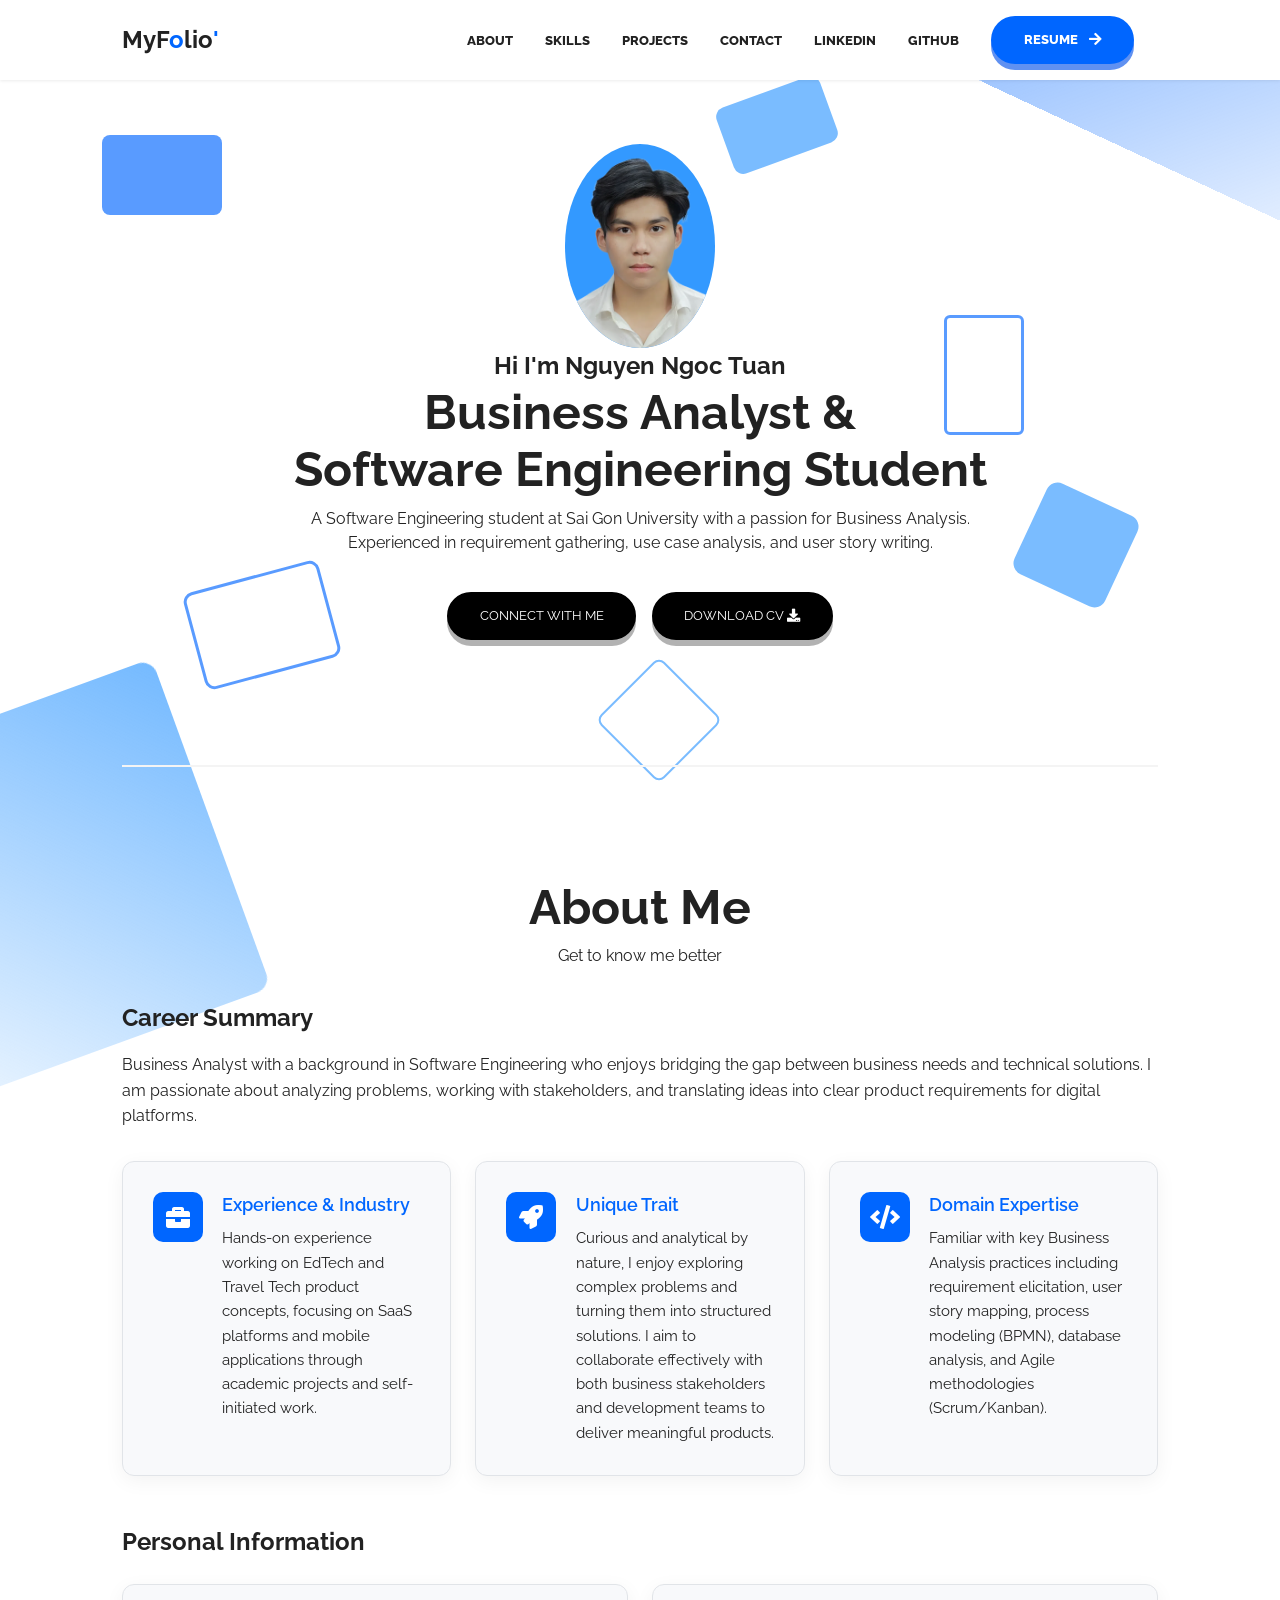
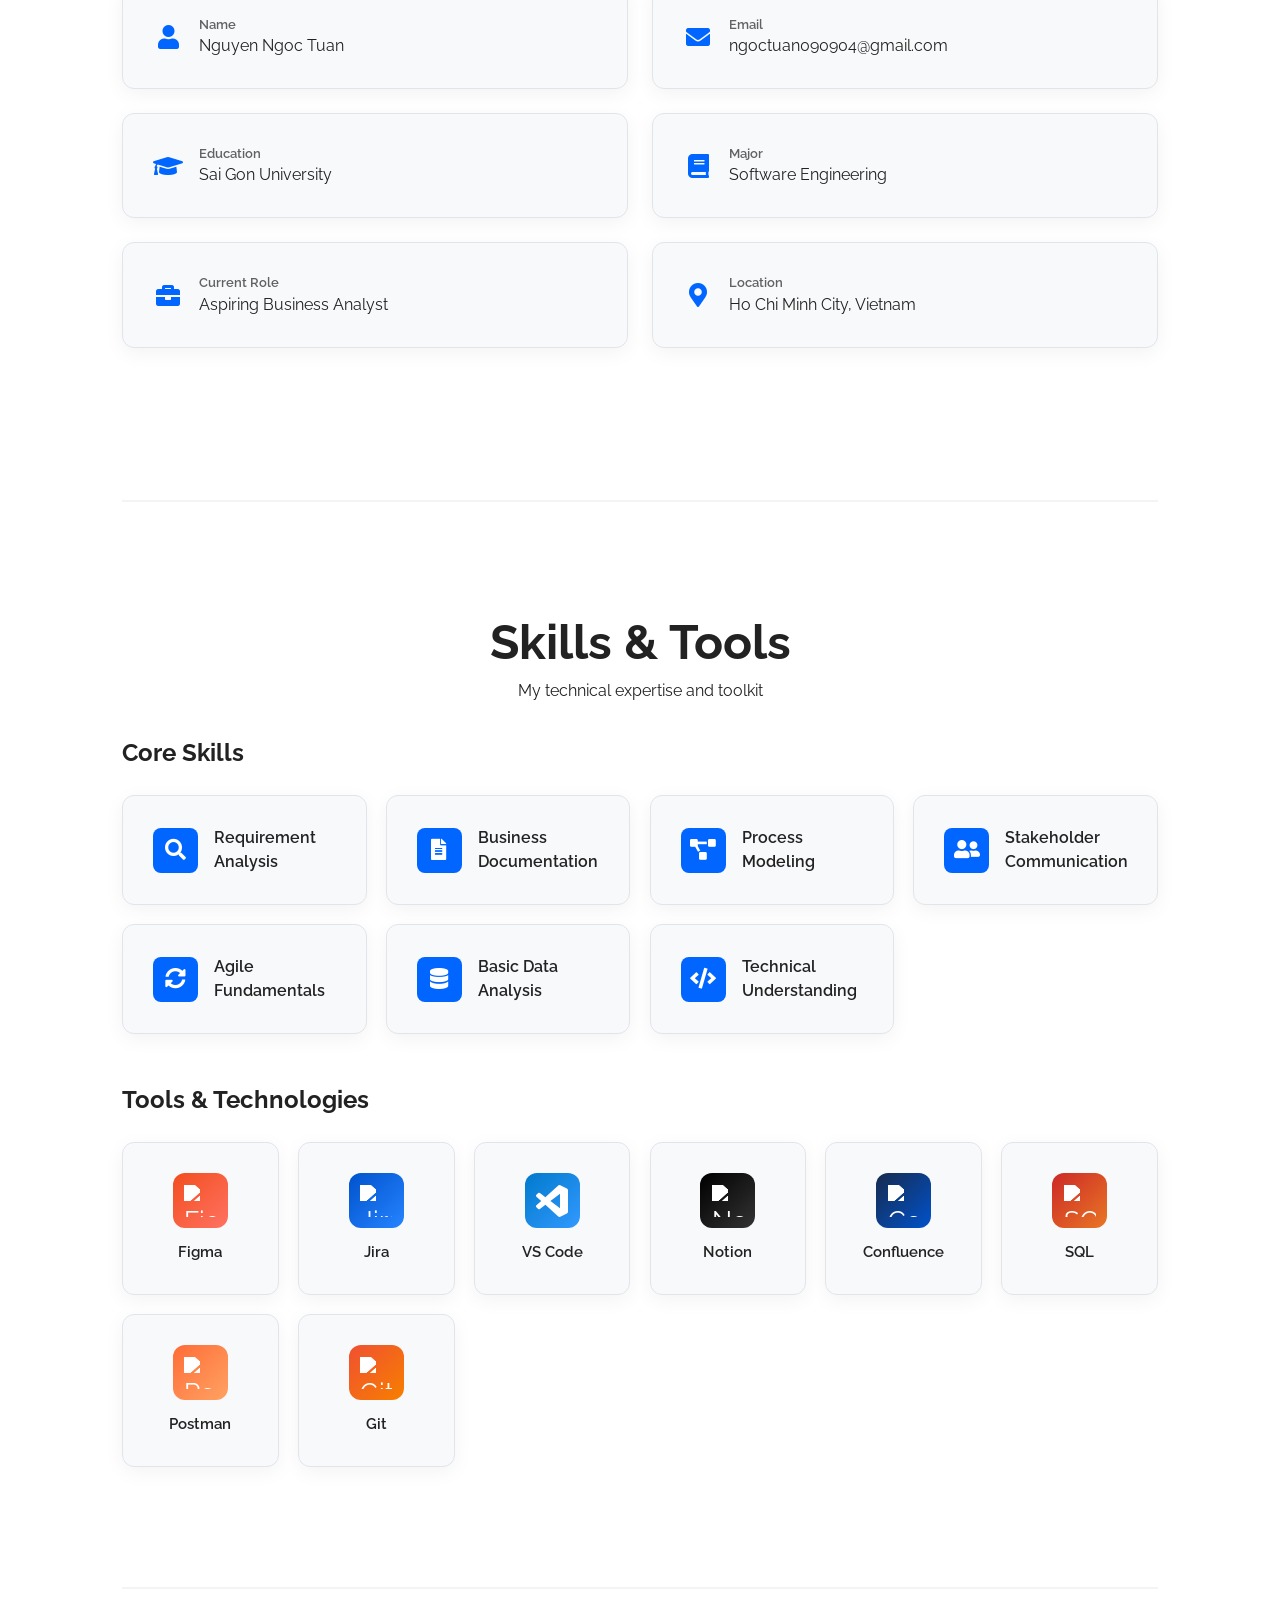
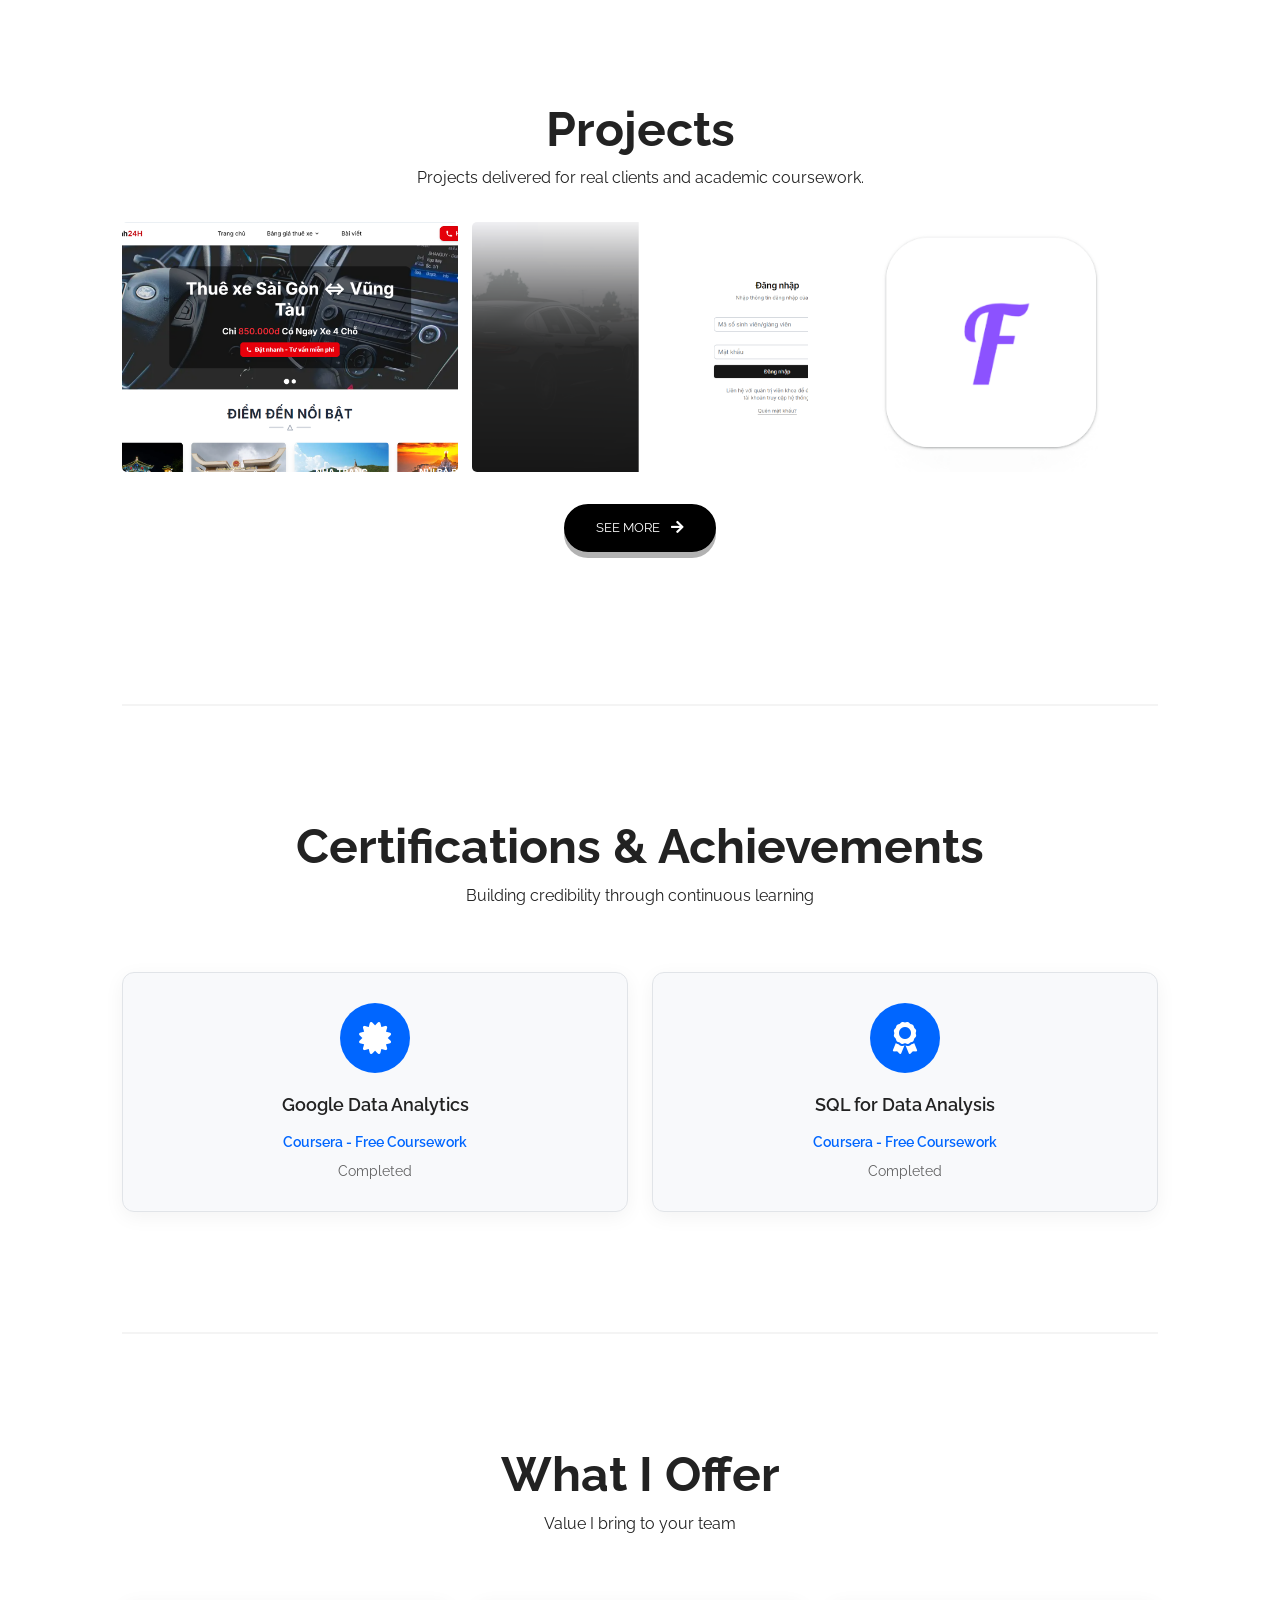
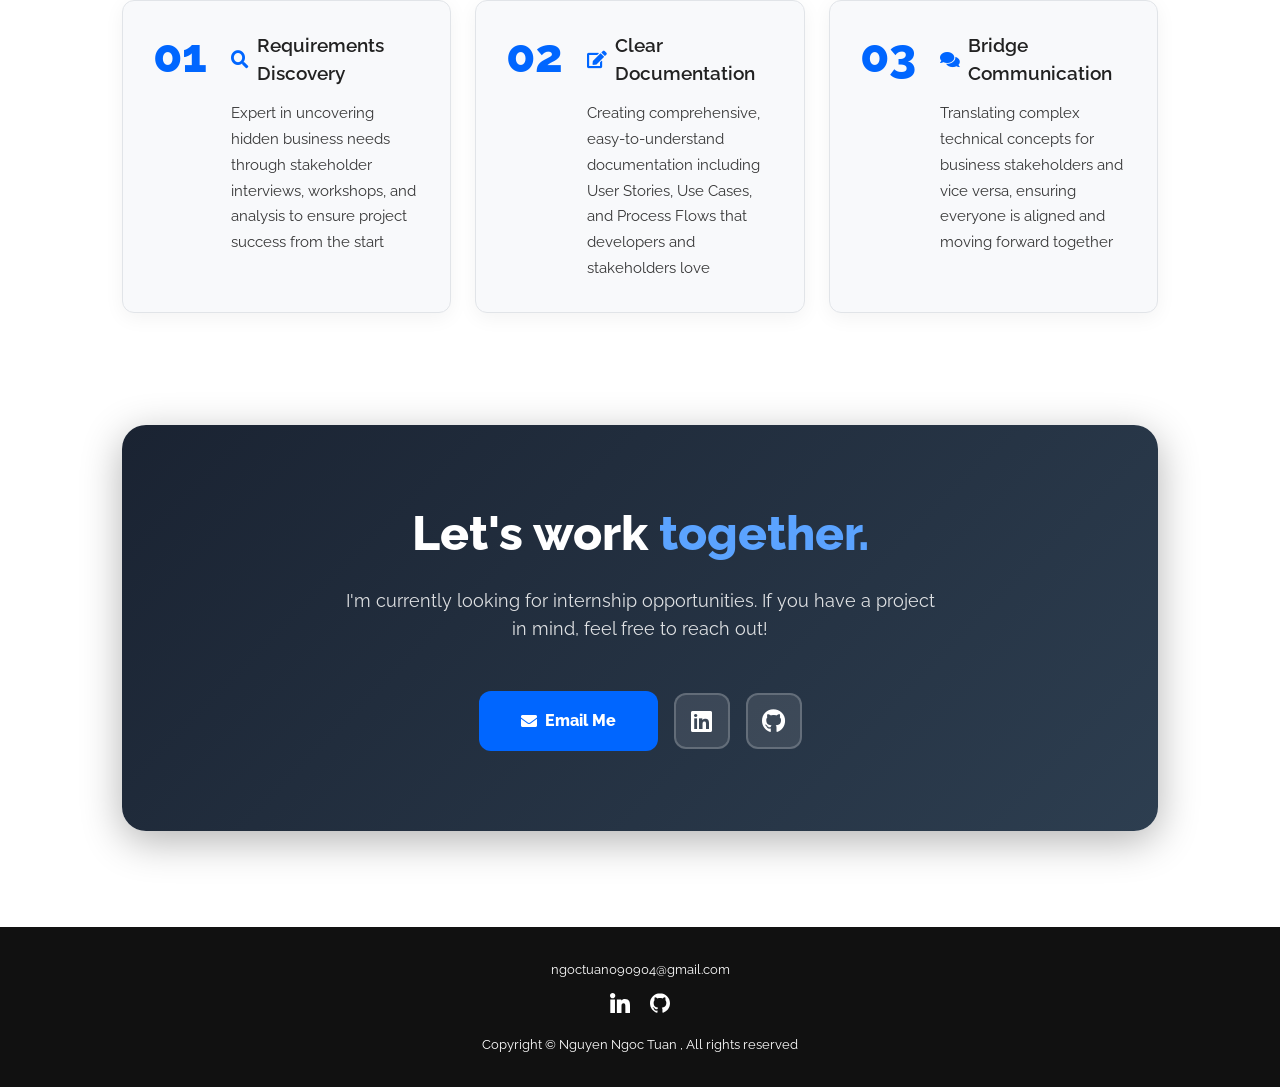
==== commit f28259a8: "Add hover animation to nav menu links" ====
--- a/index.html
+++ b/index.html
@@ -281,48 +281,54 @@
           <h3> Core Skills</h3>
           <div class="skills-grid">
             <div class="skill-item">
-              <div class="skill-icon">
-                <i class="fas fa-chart-line"></i>
-              </div>
-              <span>Business Analysis</span>
-            </div>
-            <div class="skill-item">
-              <div class="skill-icon">
-                <i class="fas fa-file-alt"></i>
-              </div>
-              <span>Documentation</span>
-            </div>
-            <div class="skill-item">
-              <div class="skill-icon">
-                <i class="fas fa-project-diagram"></i>
-              </div>
-              <span>System Integration</span>
-            </div>
-            <div class="skill-item">
-              <div class="skill-icon">
-                <i class="fas fa-tasks"></i>
-              </div>
-              <span>Project Management</span>
-            </div>
-            <div class="skill-item">
-              <div class="skill-icon">
-                <i class="fas fa-users"></i>
-              </div>
-              <span>Stakeholder Management</span>
-            </div>
-            <div class="skill-item">
-              <div class="skill-icon">
-                <i class="fas fa-sync-alt"></i>
-              </div>
-              <span>Agile & Scrum</span>
-            </div>
-            <div class="skill-item">
-              <div class="skill-icon">
-                <i class="fas fa-sitemap"></i>
-              </div>
-              <span>Process Modeling</span>
-            </div>
-          </div>
+  <div class="skill-icon">
+    <i class="fas fa-search"></i>
+  </div>
+  <span>Requirement Analysis</span>
+</div>
+
+<div class="skill-item">
+  <div class="skill-icon">
+    <i class="fas fa-file-alt"></i>
+  </div>
+  <span>Business Documentation</span>
+</div>
+
+<div class="skill-item">
+  <div class="skill-icon">
+    <i class="fas fa-project-diagram"></i>
+  </div>
+  <span>Process Modeling</span>
+</div>
+
+<div class="skill-item">
+  <div class="skill-icon">
+    <i class="fas fa-user-friends"></i>
+  </div>
+  <span>Stakeholder Communication</span>
+</div>
+
+<div class="skill-item">
+  <div class="skill-icon">
+    <i class="fas fa-sync-alt"></i>
+  </div>
+  <span>Agile Fundamentals</span>
+</div>
+
+<div class="skill-item">
+  <div class="skill-icon">
+    <i class="fas fa-database"></i>
+  </div>
+  <span>Basic Data Analysis</span>
+</div>
+
+<div class="skill-item">
+  <div class="skill-icon">
+    <i class="fas fa-code"></i>
+  </div>
+  <span>Technical Understanding</span>
+</div>
+</div>
         </div>
 
         <!-- Tools & Technologies -->
@@ -352,12 +358,6 @@
                 <img src="https://cdn.simpleicons.org/notion/ffffff" alt="Notion" />
               </div>
               <span>Notion</span>
-            </div>
-            <div class="tool-item">
-              <div class="tool-icon lucid">
-                <svg role="img" viewBox="0 0 24 24" xmlns="http://www.w3.org/2000/svg" fill="#ffffff" width="32" height="32"><title>Lucidchart</title><path d="M15.5232 4.6701c-.6861 0-1.2758.5857-1.2758 1.2759v4.5965c0 .6861.5897 1.2758 1.2758 1.2758h4.6004c.69 0 1.2758-.5897 1.2758-1.2758V5.946c0-.6902-.5857-1.2759-1.2758-1.2759Zm.4136 1.6895h3.7731v3.7731h-3.7731Zm-5.7696.5115L2.9999 11.997l7.1673 5.1259V4.6781l-.0004-.0005c-.3385-.2314-.8047-.1794-1.0696.1935ZM6.4054 10.754a.7982.7982 0 0 0-.8052.8012.796.796 0 0 0 .8052.8012h3.191c.447 0 .8052-.3541.8052-.8012a.7982.7982 0 0 0-.8052-.8012Zm9.1178 1.6895c-.6861 0-1.2758.5857-1.2758 1.2759v4.6003c0 .6902.5897 1.2759 1.2758 1.2759h4.6004c.69 0 1.2758-.5857 1.2758-1.2759v-4.6003c0-.6902-.5857-1.2759-1.2758-1.2759Zm.4136 1.6894h3.7731v3.7731h-3.7731Z"/></svg>
-              </div>
-              <span>Lucidchart</span>
             </div>
             <div class="tool-item">
               <div class="tool-icon confluence">
@@ -461,33 +461,17 @@
           <div class="cert-icon">
             <i class="fas fa-certificate"></i>
           </div>
-          <h4>Business Analysis Certification</h4>
-          <p class="cert-issuer">International Institute of Business Analysis (IIBA)</p>
-          <p class="cert-date">Expected 2026</p>
+            <h4>Google Data Analytics</h4>
+            <p class="cert-issuer">Coursera - Free Coursework</p>
+            <p class="cert-date">Completed</p>
         </div>
         <div class="cert-card">
           <div class="cert-icon">
             <i class="fas fa-award"></i>
           </div>
-          <h4>Agile Scrum Master</h4>
-          <p class="cert-issuer">Scrum Alliance</p>
-          <p class="cert-date">2025</p>
-        </div>
-        <div class="cert-card">
-          <div class="cert-icon">
-            <i class="fas fa-trophy"></i>
-          </div>
-          <h4>Top 10% Academic Performance</h4>
-          <p class="cert-issuer">Sai Gon University</p>
-          <p class="cert-date">2024-2025</p>
-        </div>
-        <div class="cert-card">
-          <div class="cert-icon">
-            <i class="fas fa-database"></i>
-          </div>
-          <h4>SQL for Data Analysis</h4>
-          <p class="cert-issuer">Coursera</p>
-          <p class="cert-date">2024</p>
+            <h4>SQL for Data Analysis</h4>
+            <p class="cert-issuer">Coursera - Free Coursework</p>
+            <p class="cert-date">Completed</p>
         </div>
       </div>
     </section>
@@ -522,13 +506,13 @@
             <p>Translating complex technical concepts for business stakeholders and vice versa, ensuring everyone is aligned and moving forward together</p>
           </div>
         </div>
-        <div class="offer-card">
+        <!-- <div class="offer-card">
           <div class="offer-number">04</div>
           <div class="offer-content">
             <h4><i class="fas fa-check-double"></i> Quality Assurance</h4>
             <p>Defining acceptance criteria, coordinating UAT, and ensuring deliverables meet business expectations before deployment</p>
           </div>
-        </div>
+        </div> -->
       </div>
     </section>
 
--- a/css/style.css
+++ b/css/style.css
@@ -434,9 +434,11 @@
   display: flex;
   align-items: center;
   gap: 1rem;
-  padding: 1rem;
-  background: var(--card-background);
-  border-radius: 8px;
+  padding: 30px;
+  background: #f8f9fb;
+  border: 1px solid #e1e4e8;
+  border-radius: 12px;
+  box-shadow: 0 5px 20px rgba(0, 0, 0, 0.05);
 }
 
 .info-item i {
@@ -483,10 +485,11 @@
 .summary-card {
   display: flex;
   gap: 1.2rem;
-  padding: 1.5rem;
-  background: linear-gradient(135deg, var(--card-background) 0%, var(--bg-primary) 100%);
+  padding: 30px;
+  background: #f8f9fb;
+  border: 1px solid #e1e4e8;
   border-radius: 12px;
-  box-shadow: 0 2px 10px rgba(0, 0, 0, 0.05);
+  box-shadow: 0 5px 20px rgba(0, 0, 0, 0.05);
 }
 
 .summary-icon {
@@ -550,9 +553,11 @@
   display: flex;
   align-items: center;
   gap: 1rem;
-  padding: 1.2rem;
-  background: var(--card-background);
-  border-radius: 10px;
+  padding: 30px;
+  background: #f8f9fb;
+  border: 1px solid #e1e4e8;
+  border-radius: 12px;
+  box-shadow: 0 5px 20px rgba(0, 0, 0, 0.05);
 }
 
 .skill-icon {
@@ -585,9 +590,11 @@
   flex-direction: column;
   align-items: center;
   gap: 0.8rem;
-  padding: 1.5rem 1rem;
-  background: var(--card-background);
+  padding: 30px;
+  background: #f8f9fb;
+  border: 1px solid #e1e4e8;
   border-radius: 12px;
+  box-shadow: 0 5px 20px rgba(0, 0, 0, 0.05);
 }
 
 .tool-icon {
@@ -647,9 +654,11 @@
 }
 
 .cert-card {
-  padding: 2rem;
-  background: var(--card-background);
+  padding: 30px;
+  background: #f8f9fb;
+  border: 1px solid #e1e4e8;
   border-radius: 12px;
+  box-shadow: 0 5px 20px rgba(0, 0, 0, 0.05);
   text-align: center;
 }
 
@@ -703,9 +712,11 @@
 .offer-card {
   display: flex;
   gap: 1.5rem;
-  padding: 2rem;
-  background: var(--card-background);
+  padding: 30px;
+  background: #f8f9fb;
+  border: 1px solid #e1e4e8;
   border-radius: 12px;
+  box-shadow: 0 5px 20px rgba(0, 0, 0, 0.05);
 }
 
 .offer-number {
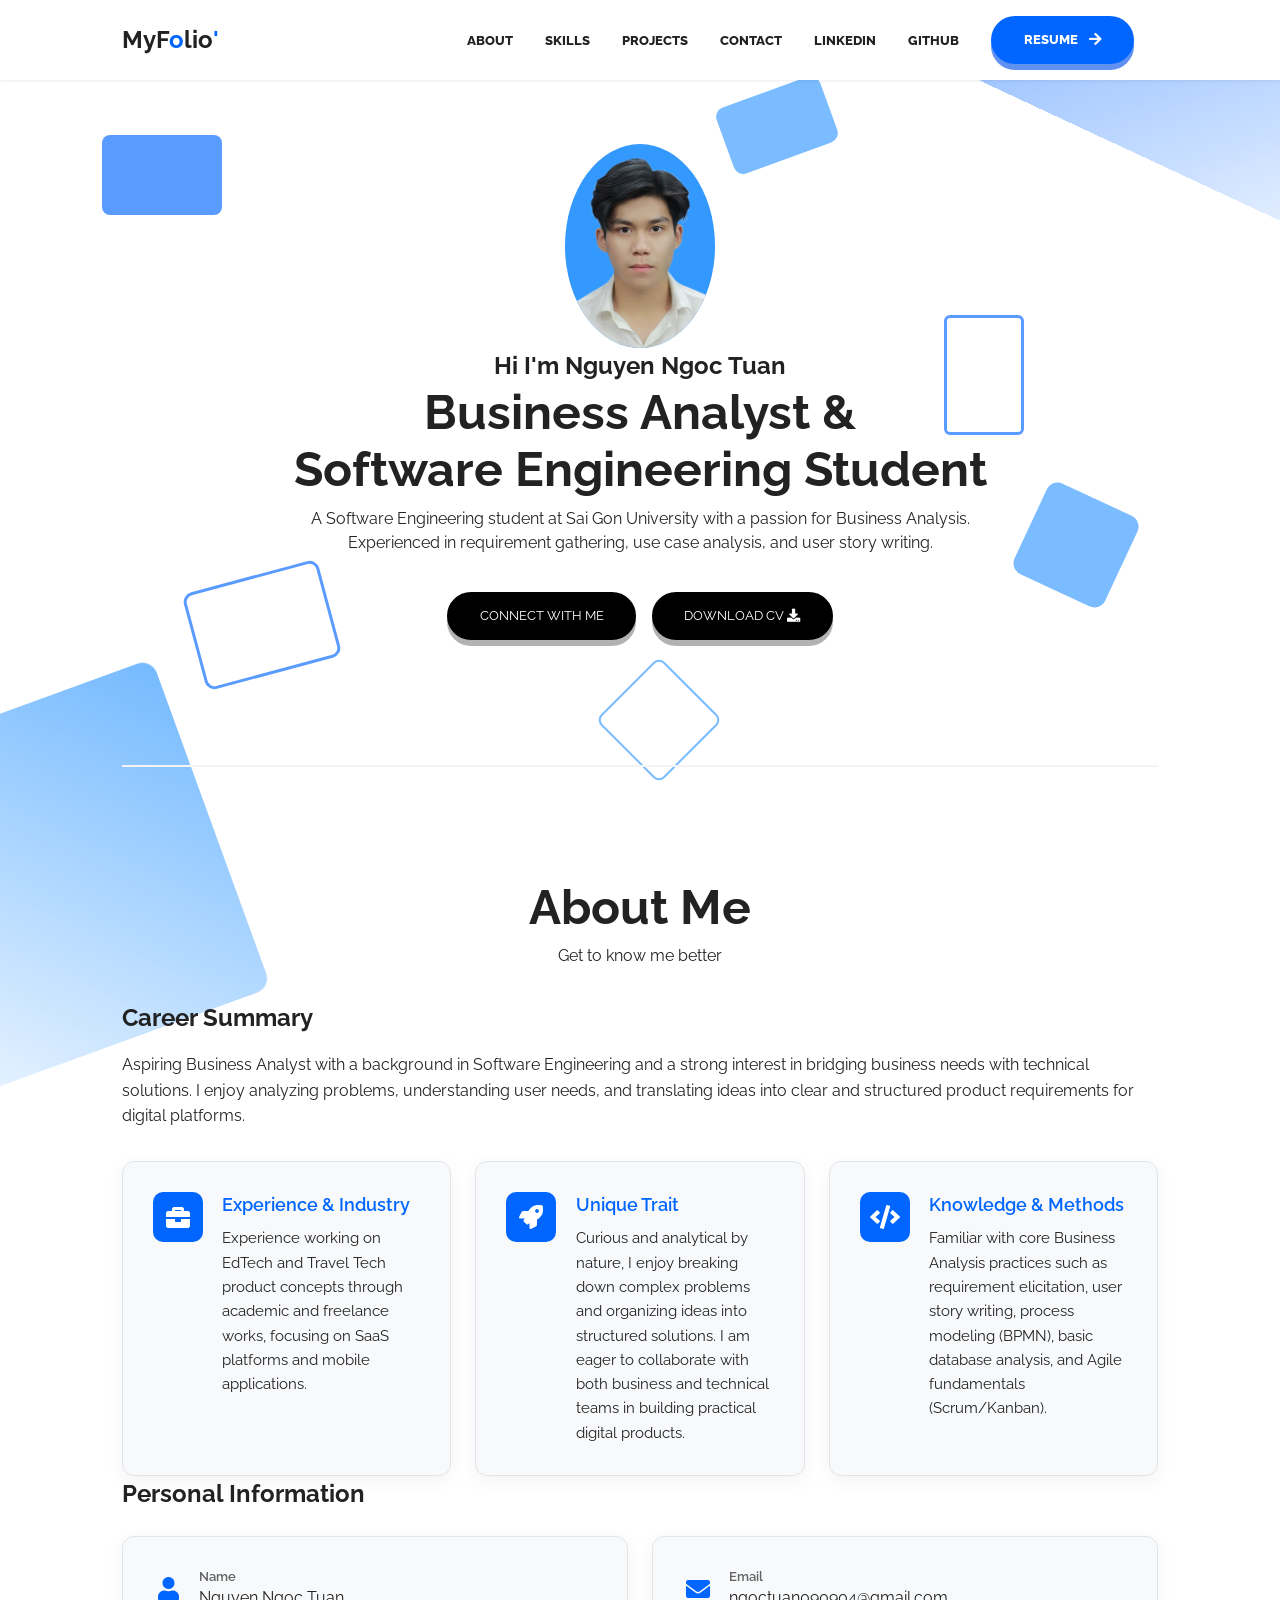
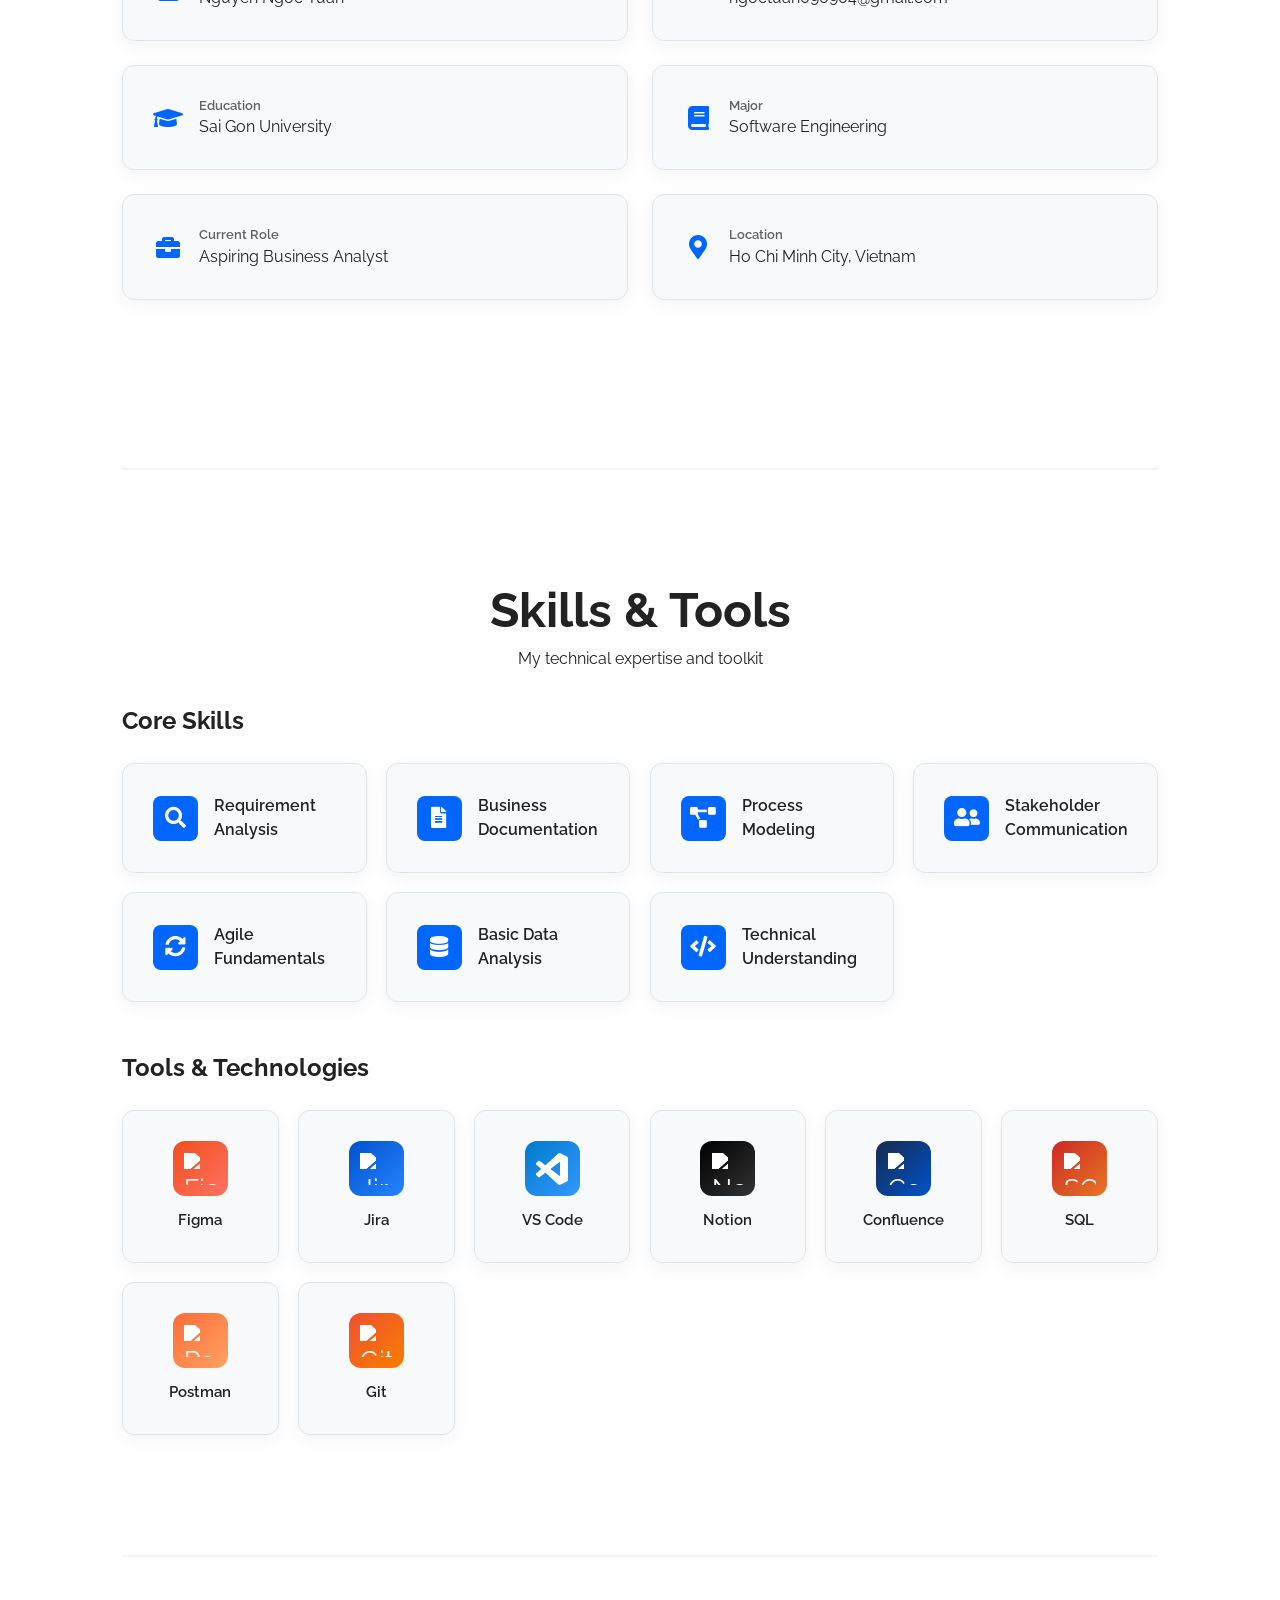
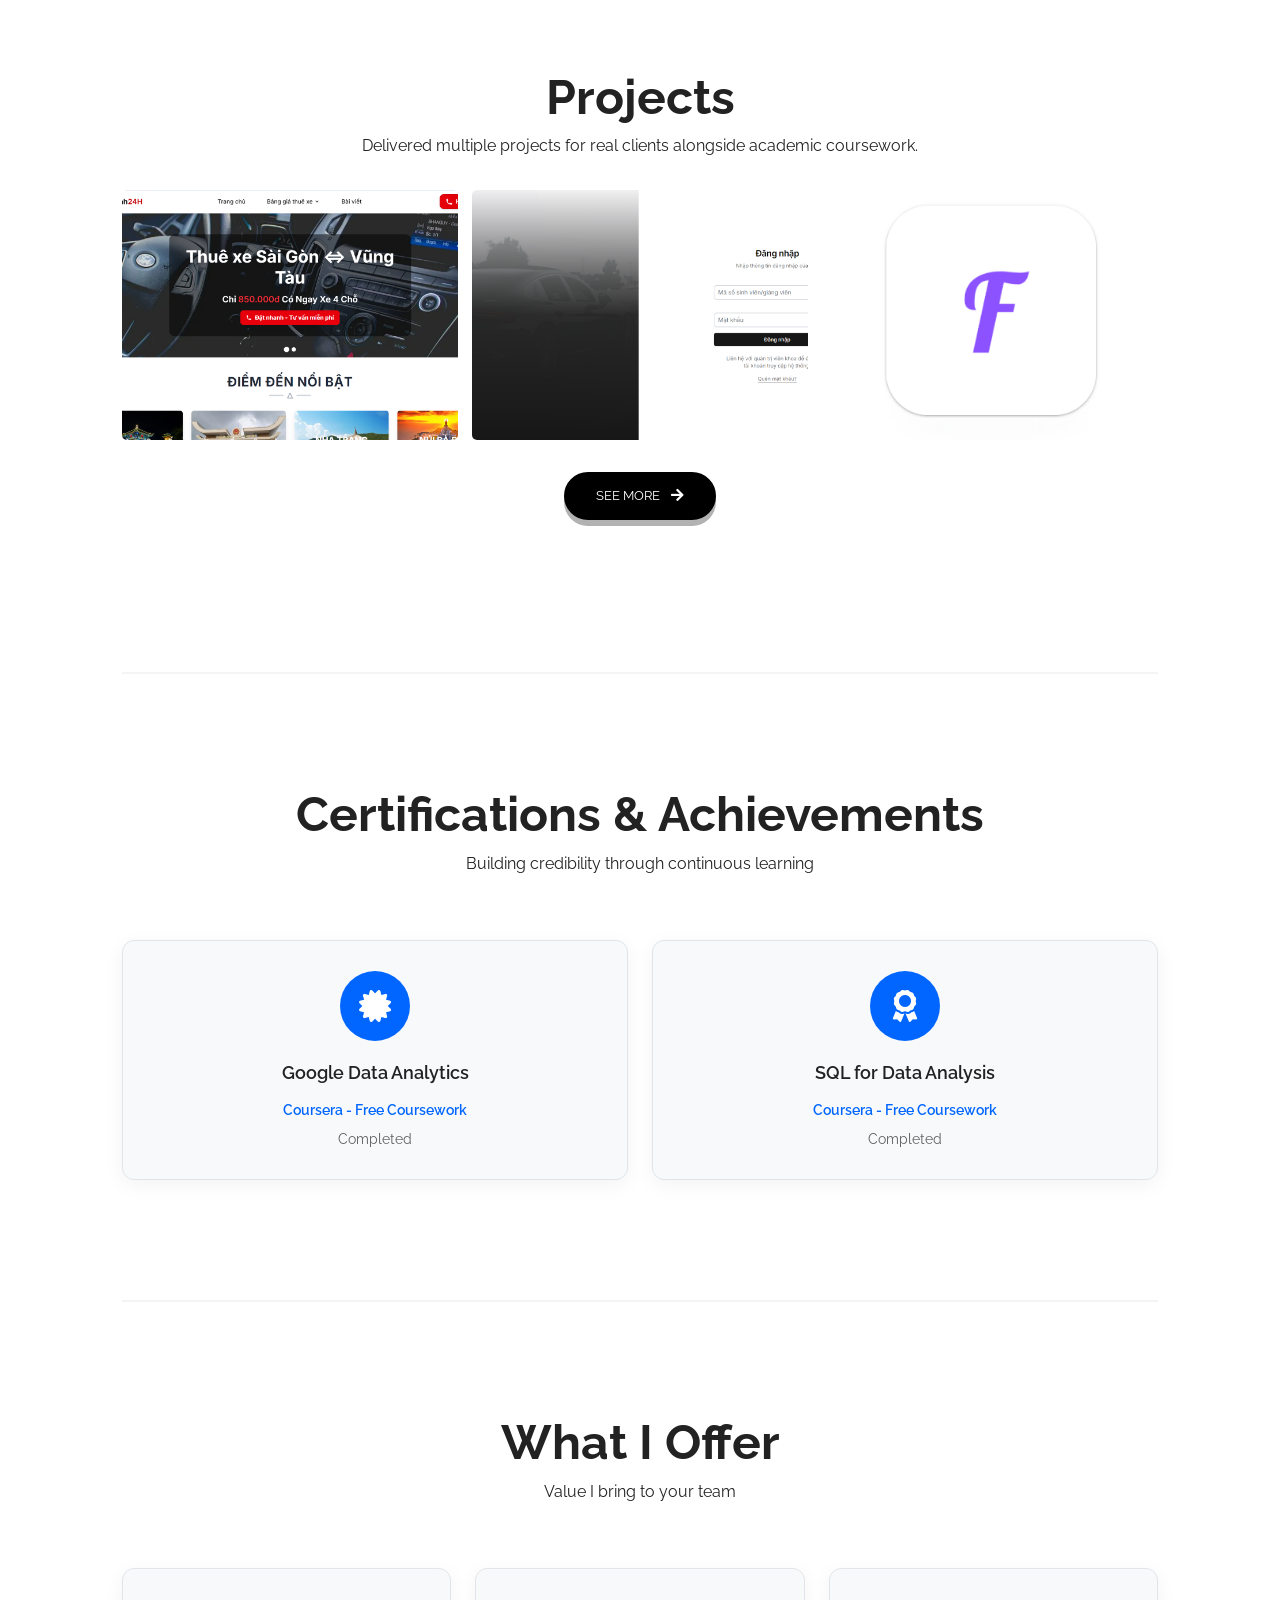
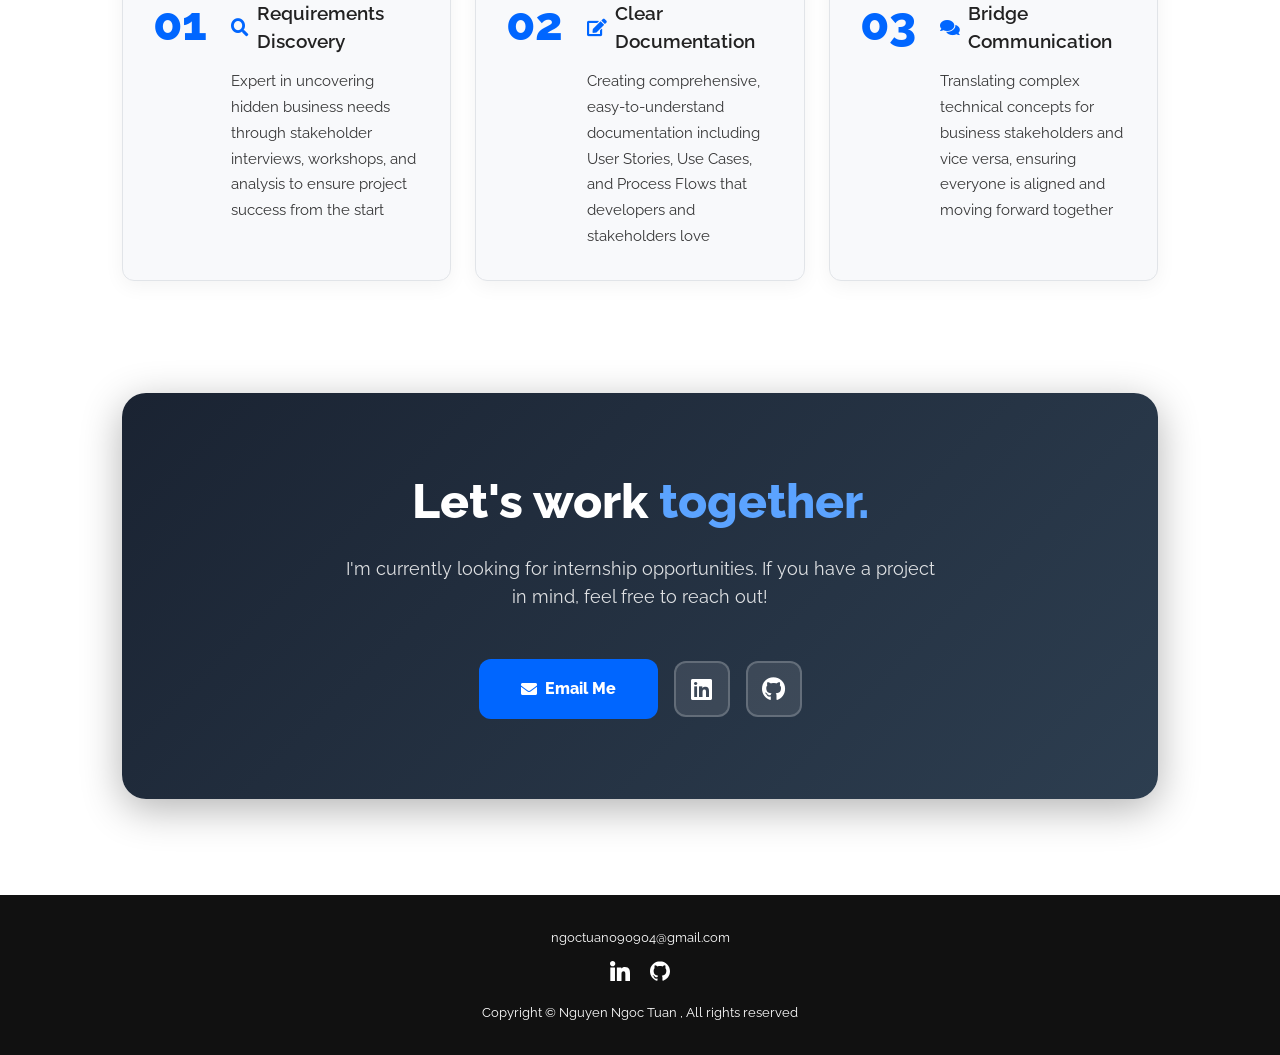
==== commit 09b1ddb1: "Add hover animation to nav menu links" ====
--- a/index.html
+++ b/index.html
@@ -115,7 +115,7 @@
             <li>
               <a
                 class="nav-link btn btn-primary"
-                href="MyCV.pdf"
+                href="NguyenNgocTuan_CV_BusinessAnalyst.pdf"
                 target="_blank"
                 >RESUME <i class="fas fa-arrow-right"></i
               ></a>
@@ -164,7 +164,7 @@
             >Connect With Me</a
           >
           <a
-            href="MyCV.pdf"
+            href="NguyenNgocTuan_CV_BusinessAnalyst.pdf"
             class="btn btn-secondary"
             download
             >Download CV  <i class="fas fa-download"></i
@@ -185,38 +185,50 @@
         <div class="about-text">
           <!-- Career Summary -->
           <div class="career-summary">
-            <h3>Career Summary</h3>
-            <p style="margin-bottom: 2rem; line-height: 1.6;">Business Analyst with a background in Software Engineering who enjoys bridging the gap between business needs and technical solutions. I am passionate about analyzing problems, working with stakeholders, and translating ideas into clear product requirements for digital platforms.</p>
-            <div class="summary-cards">
-              <div class="summary-card">
-                <div class="summary-icon">
-                  <i class="fas fa-briefcase"></i>
-                </div>
-                <div class="summary-content">
-                  <h4>Experience & Industry</h4>
-                  <p>Hands-on experience working on EdTech and Travel Tech product concepts, focusing on SaaS platforms and mobile applications through academic projects and self-initiated work.</p>
-                </div>
-              </div>
-              <div class="summary-card">
-                <div class="summary-icon">
-                  <i class="fas fa-rocket"></i>
-                </div>
-                <div class="summary-content">
-                  <h4>Unique Trait</h4>
-                  <p>Curious and analytical by nature, I enjoy exploring complex problems and turning them into structured solutions. I aim to collaborate effectively with both business stakeholders and development teams to deliver meaningful products.</p>
-                </div>
-              </div>
-              <div class="summary-card">
-                <div class="summary-icon">
-                  <i class="fas fa-code"></i>
-                </div>
-                <div class="summary-content">
-                  <h4>Domain Expertise</h4>
-                  <p>Familiar with key Business Analysis practices including requirement elicitation, user story mapping, process modeling (BPMN), database analysis, and Agile methodologies (Scrum/Kanban).</p>
-                </div>
-              </div>
-            </div>
-          </div>
+<h3>Career Summary</h3>
+<p style="margin-bottom: 2rem; line-height: 1.6;">
+Aspiring Business Analyst with a background in Software Engineering and a strong interest in bridging business needs with technical solutions. I enjoy analyzing problems, understanding user needs, and translating ideas into clear and structured product requirements for digital platforms.
+</p>
+
+<div class="summary-cards">
+
+  <div class="summary-card">
+    <div class="summary-icon">
+      <i class="fas fa-briefcase"></i>
+    </div>
+    <div class="summary-content">
+      <h4>Experience & Industry</h4>
+      <p>
+      Experience working on EdTech and Travel Tech product concepts through academic and freelance works, focusing on SaaS platforms and mobile applications.
+      </p>
+    </div>
+  </div>
+
+  <div class="summary-card">
+    <div class="summary-icon">
+      <i class="fas fa-rocket"></i>
+    </div>
+    <div class="summary-content">
+      <h4>Unique Trait</h4>
+      <p>
+      Curious and analytical by nature, I enjoy breaking down complex problems and organizing ideas into structured solutions. I am eager to collaborate with both business and technical teams in building practical digital products.
+      </p>
+    </div>
+  </div>
+
+  <div class="summary-card">
+    <div class="summary-icon">
+      <i class="fas fa-code"></i>
+    </div>
+    <div class="summary-content">
+      <h4>Knowledge & Methods</h4>
+      <p>
+      Familiar with core Business Analysis practices such as requirement elicitation, user story writing, process modeling (BPMN), basic database analysis, and Agile fundamentals (Scrum/Kanban).
+      </p>
+    </div>
+  </div>
+
+</div>
                   
           <h3>Personal Information</h3>
           <div class="personal-info">
@@ -393,7 +405,7 @@
       <div class="division"></div>
       <div class="content-text">
         <h2>Projects</h2>
-        <p>Projects delivered for real clients and academic coursework.</p>
+<p>Delivered multiple projects for real clients alongside academic coursework.</p>
       </div>
 
       <article class="project">
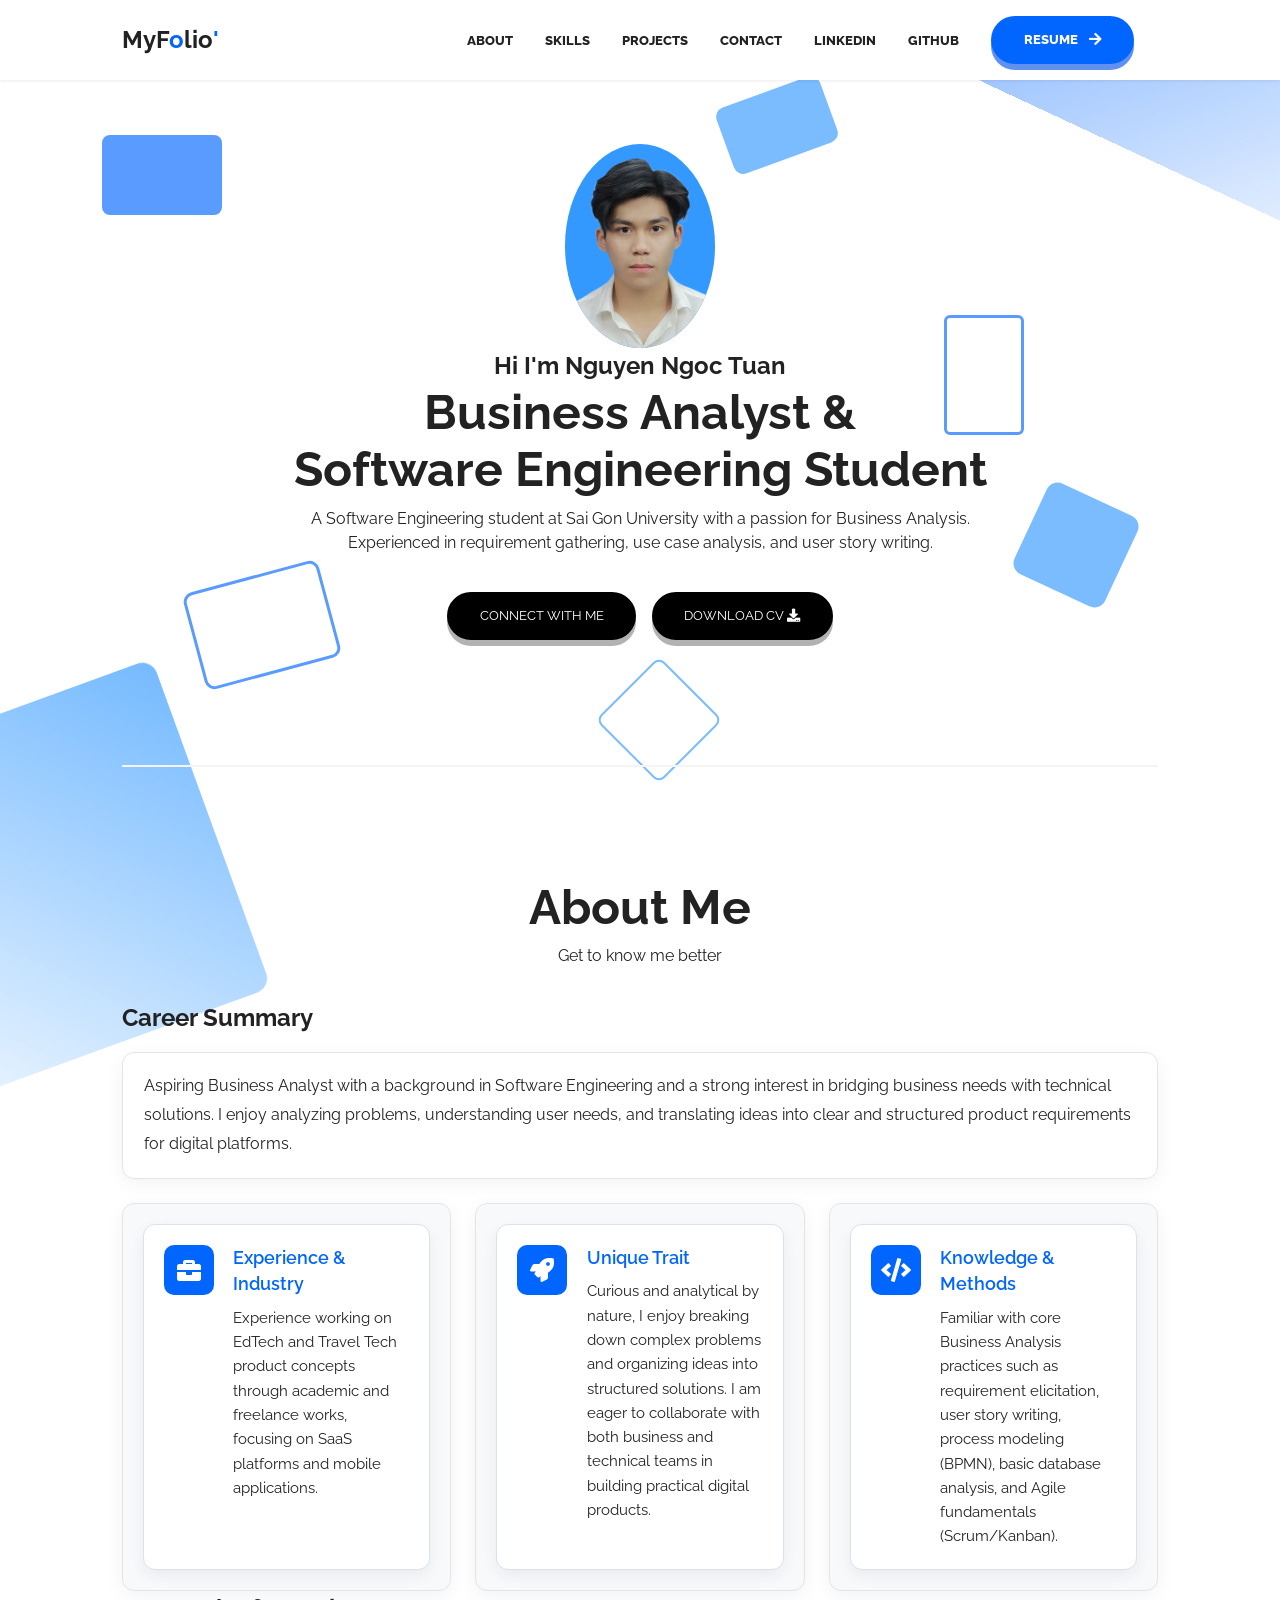
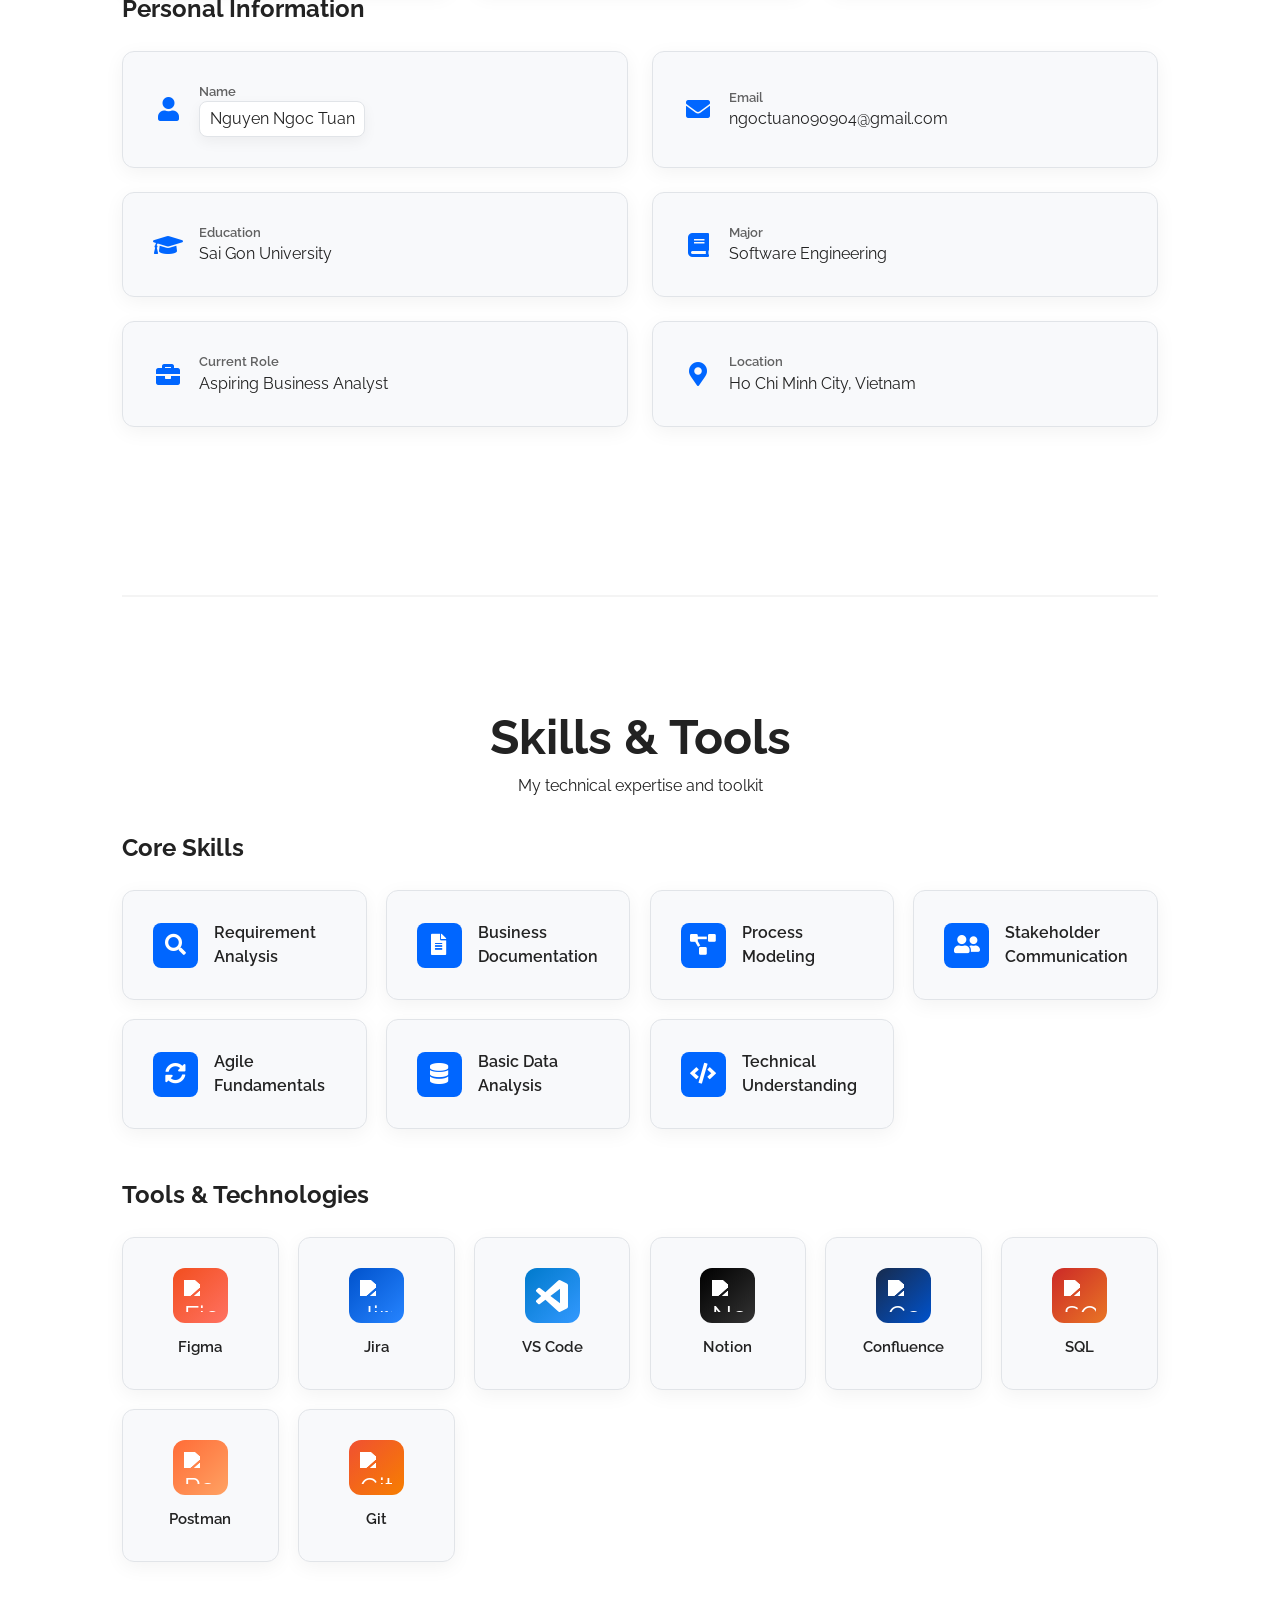
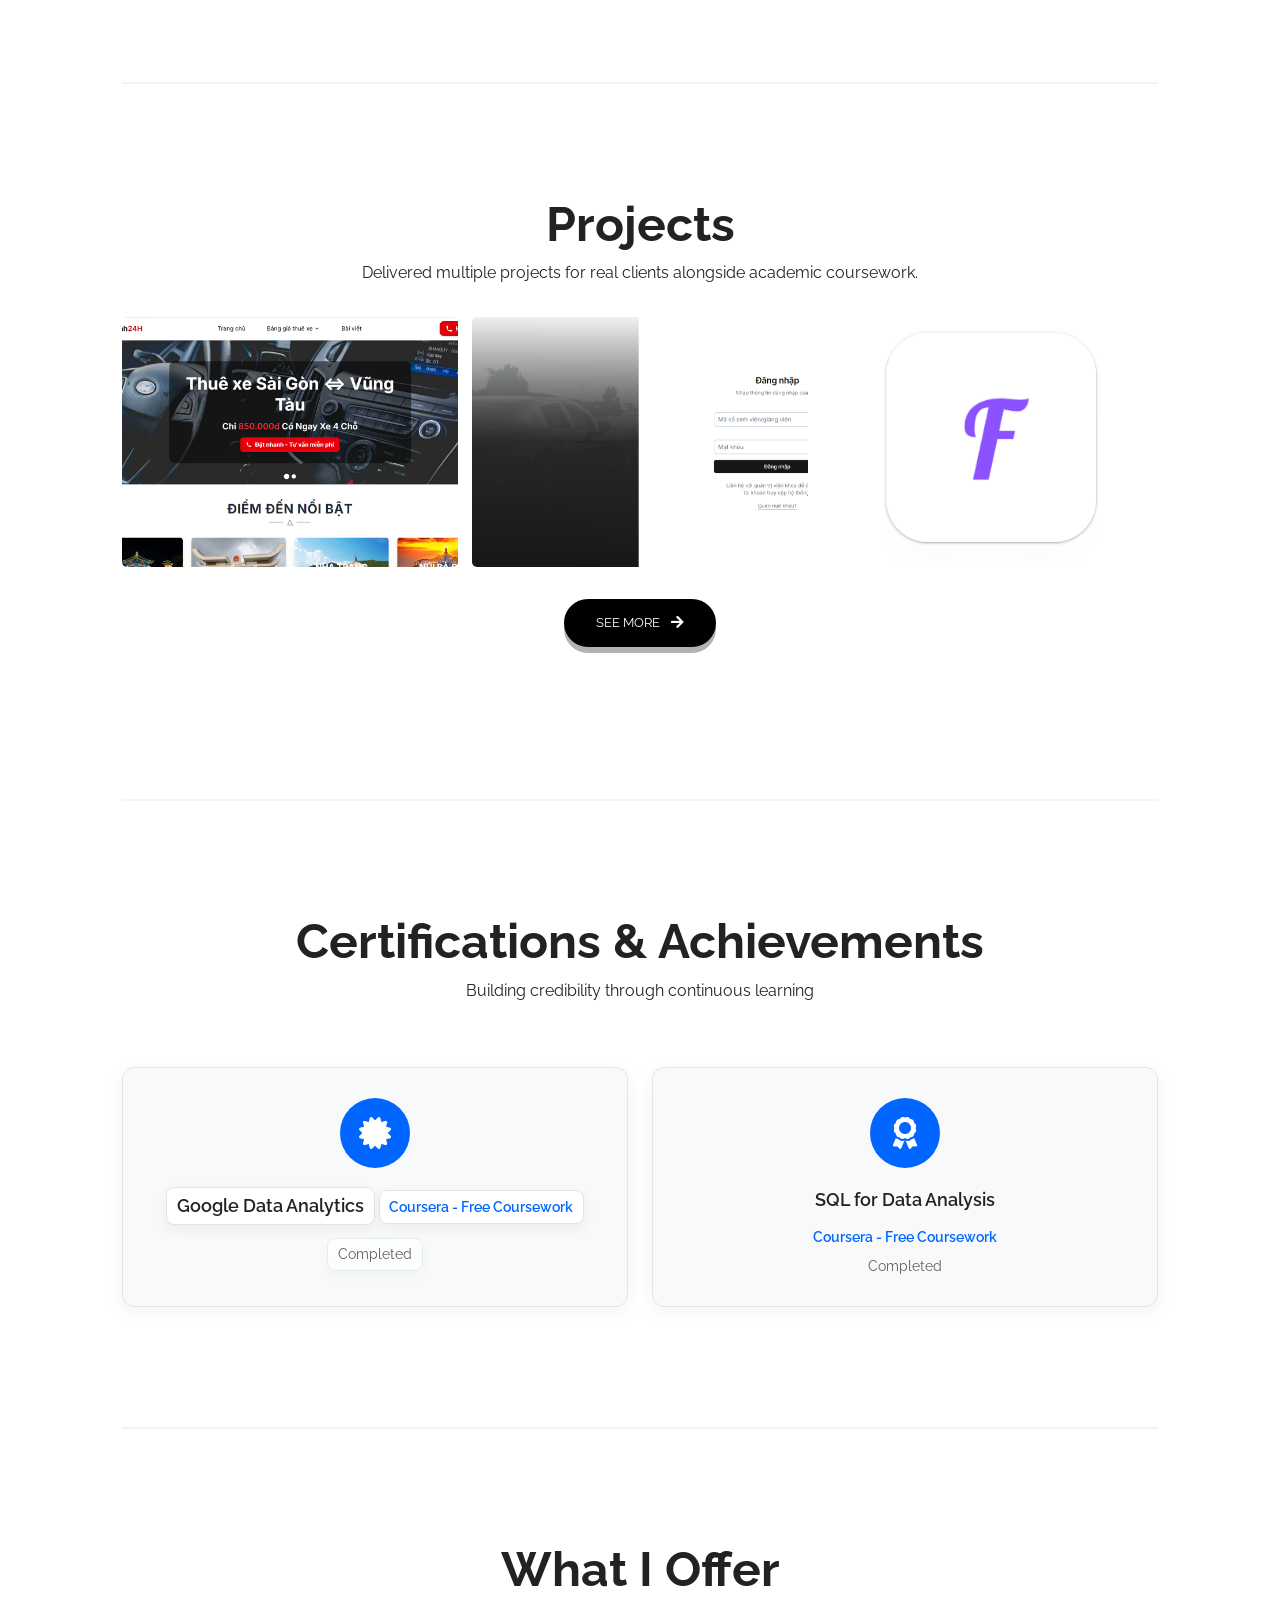
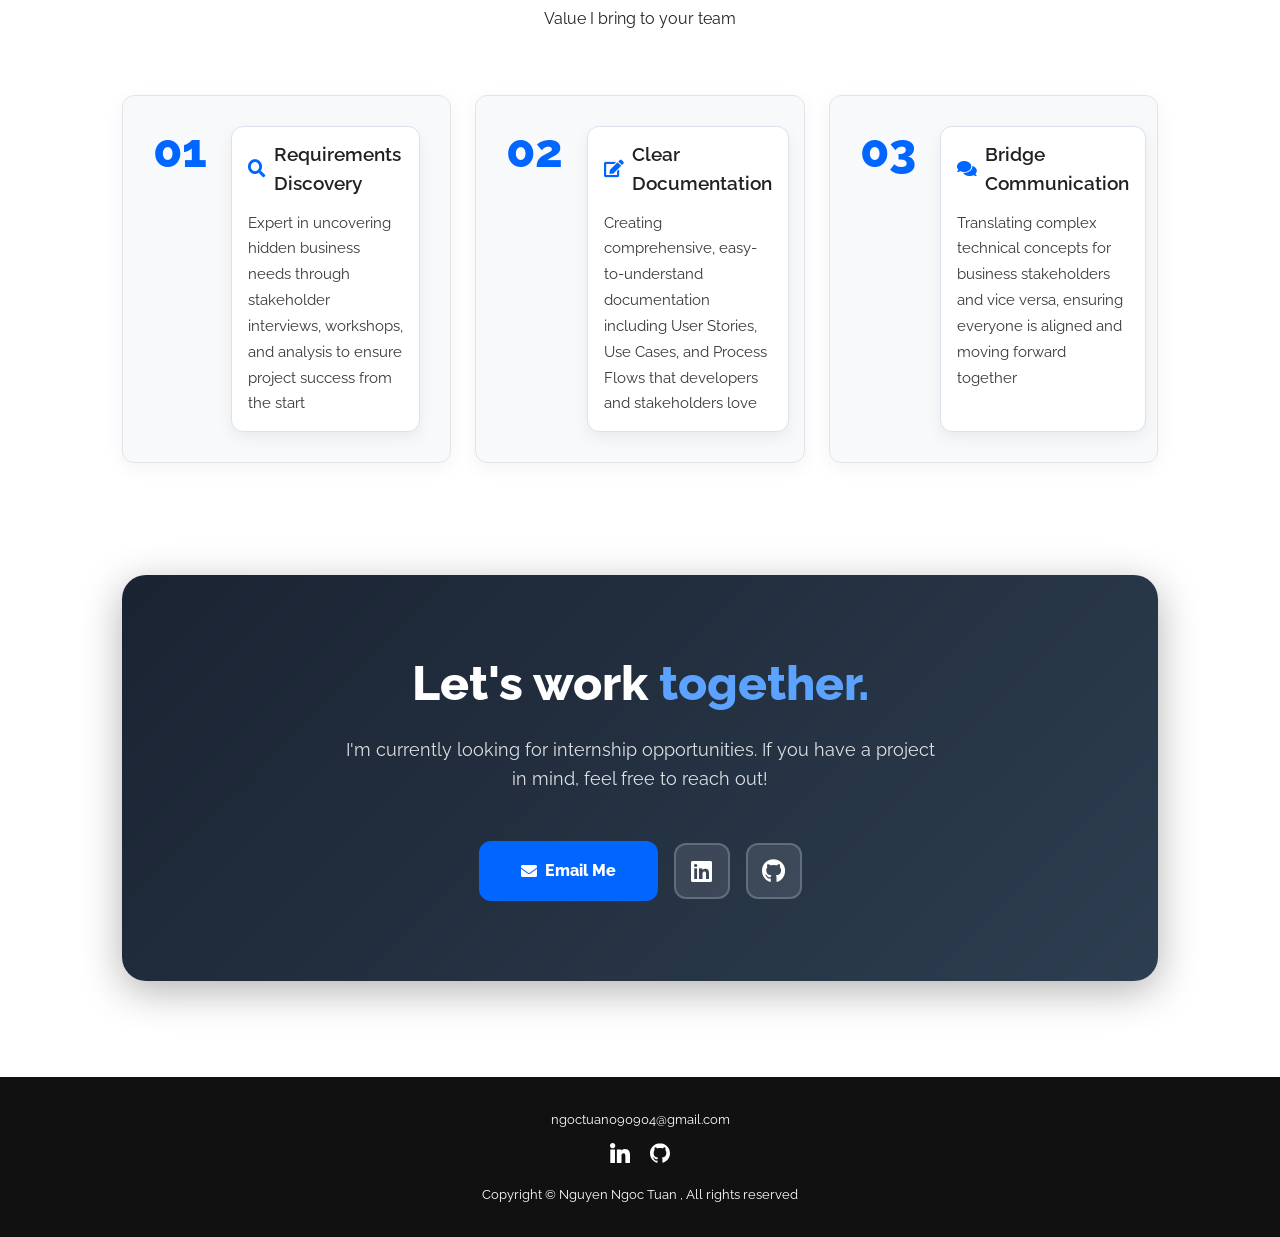
==== commit 09961d7f: "Restore gh-pages from main src content" ====
--- a/index.html
+++ b/index.html
@@ -101,8 +101,8 @@
       <nav class="navbar">
         <div class="container">
           <!-- Logo -->
-            <h1 id="logo" style="cursor:none;">
-            <p>MyF<span style="color: #0066FF;">o</span>lio<span style="color: #0066FF;">'</span></p>
+            <h1 id="logo" style="cursor:none; font-weight: bold;">
+            <p  style=" font-weight: bold;">MyF<span style="color: #0066FF;  font-weight: bold;">o</span>lio<span style="color: #0066FF;">'</span></p>
           </h1>
           <!-- Navbar links -->
           <ul class="nav-menu">
@@ -186,38 +186,44 @@
           <!-- Career Summary -->
           <div class="career-summary">
 <h3>Career Summary</h3>
-<p style="margin-bottom: 2rem; line-height: 1.6;">
+<p class="about-intro-panel">
 Aspiring Business Analyst with a background in Software Engineering and a strong interest in bridging business needs with technical solutions. I enjoy analyzing problems, understanding user needs, and translating ideas into clear and structured product requirements for digital platforms.
 </p>
 
 <div class="summary-cards">
-
   <div class="summary-card">
-    <div class="summary-icon">
-      <i class="fas fa-briefcase"></i>
-    </div>
-    <div class="summary-content">
+    <div class="content-white-card">
+        <div class="summary-icon">
+          <i class="fas fa-briefcase"></i>
+        </div>
+        <div class="summary-content ">
       <h4>Experience & Industry</h4>
       <p>
       Experience working on EdTech and Travel Tech product concepts through academic and freelance works, focusing on SaaS platforms and mobile applications.
       </p>
     </div>
+    </div>
+    
   </div>
 
   <div class="summary-card">
+      <div class="content-white-card">
     <div class="summary-icon">
       <i class="fas fa-rocket"></i>
     </div>
-    <div class="summary-content">
+    <div class="summary-content overview-text-card">
       <h4>Unique Trait</h4>
       <p>
       Curious and analytical by nature, I enjoy breaking down complex problems and organizing ideas into structured solutions. I am eager to collaborate with both business and technical teams in building practical digital products.
       </p>
     </div>
+      </div>
+
   </div>
 
   <div class="summary-card">
-    <div class="summary-icon">
+        <div class="content-white-card">
+<div class="summary-icon">
       <i class="fas fa-code"></i>
     </div>
     <div class="summary-content">
@@ -227,6 +233,8 @@
       </p>
     </div>
   </div>
+        </div>
+    
 
 </div>
                   
@@ -236,7 +244,7 @@
               <i class="fas fa-user"></i>
               <div class="info-text">
                 <span class="info-label">Name</span>
-                <span class="info-value">Nguyen Ngoc Tuan</span>
+                <span class="info-value text-focus-inline">Nguyen Ngoc Tuan</span>
               </div>
             </div>
             <div class="info-item">
@@ -439,20 +447,15 @@
           </div>
         </div>
 
-        <!-- Porject 3 -->
-        <div href="" class="card">
+        <!-- Project 3 -->
+        <a href="fintracker-case-study.html" class="card">
           <div class="project-info">
             <div class="project-bio">
               <h3>FinTracker– Personal Finance Management App</h3>
               <p>ERD, SQL, Data Modeling</p>
             </div>
-
-            <div class="project-link">
-              <a href="https://github.com/DanhCaTuanNgoc/Fintrack-Flutter" target="_blank"><i class="fab fa-github"></i></a>
-              <a href="https://play.google.com/store/apps/details?id=com.TuanNgoc.fintrack" target="_blank"><i class="fas fa-globe"></i></a>
-            </div>
-          </div>
-        </div>
+          </div>
+        </a>
       </article>
 
       <a href="https://github.com/DanhCaTuanNgoc" class="btn btn-secondary"
@@ -473,9 +476,9 @@
           <div class="cert-icon">
             <i class="fas fa-certificate"></i>
           </div>
-            <h4>Google Data Analytics</h4>
-            <p class="cert-issuer">Coursera - Free Coursework</p>
-            <p class="cert-date">Completed</p>
+            <h4 class="text-focus-inline">Google Data Analytics</h4>
+            <p class="cert-issuer text-focus-inline">Coursera - Free Coursework</p>
+            <p class="cert-date text-focus-inline">Completed</p>
         </div>
         <div class="cert-card">
           <div class="cert-icon">
@@ -499,21 +502,21 @@
       <div class="offer-grid">
         <div class="offer-card">
           <div class="offer-number">01</div>
-          <div class="offer-content">
+          <div class="offer-content content-white-card">
             <h4><i class="fas fa-search"></i> Requirements Discovery</h4>
             <p>Expert in uncovering hidden business needs through stakeholder interviews, workshops, and analysis to ensure project success from the start</p>
           </div>
         </div>
         <div class="offer-card">
           <div class="offer-number">02</div>
-          <div class="offer-content">
+          <div class="offer-content content-white-card">
             <h4><i class="fas fa-edit"></i> Clear Documentation</h4>
             <p>Creating comprehensive, easy-to-understand documentation including User Stories, Use Cases, and Process Flows that developers and stakeholders love</p>
           </div>
         </div>
         <div class="offer-card">
           <div class="offer-number">03</div>
-          <div class="offer-content">
+          <div class="offer-content content-white-card">
             <h4><i class="fas fa-comments"></i> Bridge Communication</h4>
             <p>Translating complex technical concepts for business stakeholders and vice versa, ensuring everyone is aligned and moving forward together</p>
           </div>
--- a/css/style.css
+++ b/css/style.css
@@ -271,6 +271,7 @@
 
 .navbar .btn {
   margin-right: 1.5rem;
+  cursor: pointer;
 }
 
 .fas.fa-arrow-right {
@@ -325,6 +326,45 @@
   background-color: var(--card-background);
   margin: 5.5rem 0;
 }
+
+/* White text panels for selected content lines */
+.text-focus-panel {
+  display: inline-block;
+  background: #ffffff;
+  border: 1px solid #e1e4e8;
+  border-radius: 10px;
+  box-shadow: 0 5px 16px rgba(0, 0, 0, 0.05);
+  padding: 0.75rem 0.9rem;
+}
+
+.text-focus-inline {
+  display: inline-block;
+  background: #ffffff;
+  border: 1px solid #e1e4e8;
+  border-radius: 8px;
+  box-shadow: 0 5px 14px rgba(0, 0, 0, 0.05);
+  padding: 0.32rem 0.6rem;
+}
+
+.about-intro-panel {
+  background: #ffffff;
+  border: 1px solid #e1e4e8;
+  border-radius: 12px;
+  box-shadow: 0 5px 20px rgba(0, 0, 0, 0.05);
+  padding: 1.2rem 1.3rem;
+  margin-bottom: 2rem;
+  line-height: 1.6;
+}
+
+.content-white-card {
+  background: #ffffff;
+  border: 1px solid #dbe1ed;
+  border-radius: 12px;
+  box-shadow: 0 6px 16px rgba(17, 25, 40, 0.06);
+  display: flex;
+  gap: 1.2rem;
+  padding: 20px;
+}
 /* Projects */
 #projects {
   display: flex;
@@ -485,11 +525,21 @@
 .summary-card {
   display: flex;
   gap: 1.2rem;
-  padding: 30px;
+  padding: 20px;
   background: #f8f9fb;
   border: 1px solid #e1e4e8;
   border-radius: 12px;
   box-shadow: 0 5px 20px rgba(0, 0, 0, 0.05);
+}
+
+.summary-card .summary-content {
+  flex: 1;
+}
+
+.summary-card .summary-content.content-white-card,
+.offer-card .offer-content.content-white-card {
+  display: block;
+  padding: 0.85rem 1rem;
 }
 
 .summary-icon {
@@ -717,6 +767,10 @@
   border: 1px solid #e1e4e8;
   border-radius: 12px;
   box-shadow: 0 5px 20px rgba(0, 0, 0, 0.05);
+}
+
+.offer-card .offer-content {
+  flex: 1;
 }
 
 .offer-number {
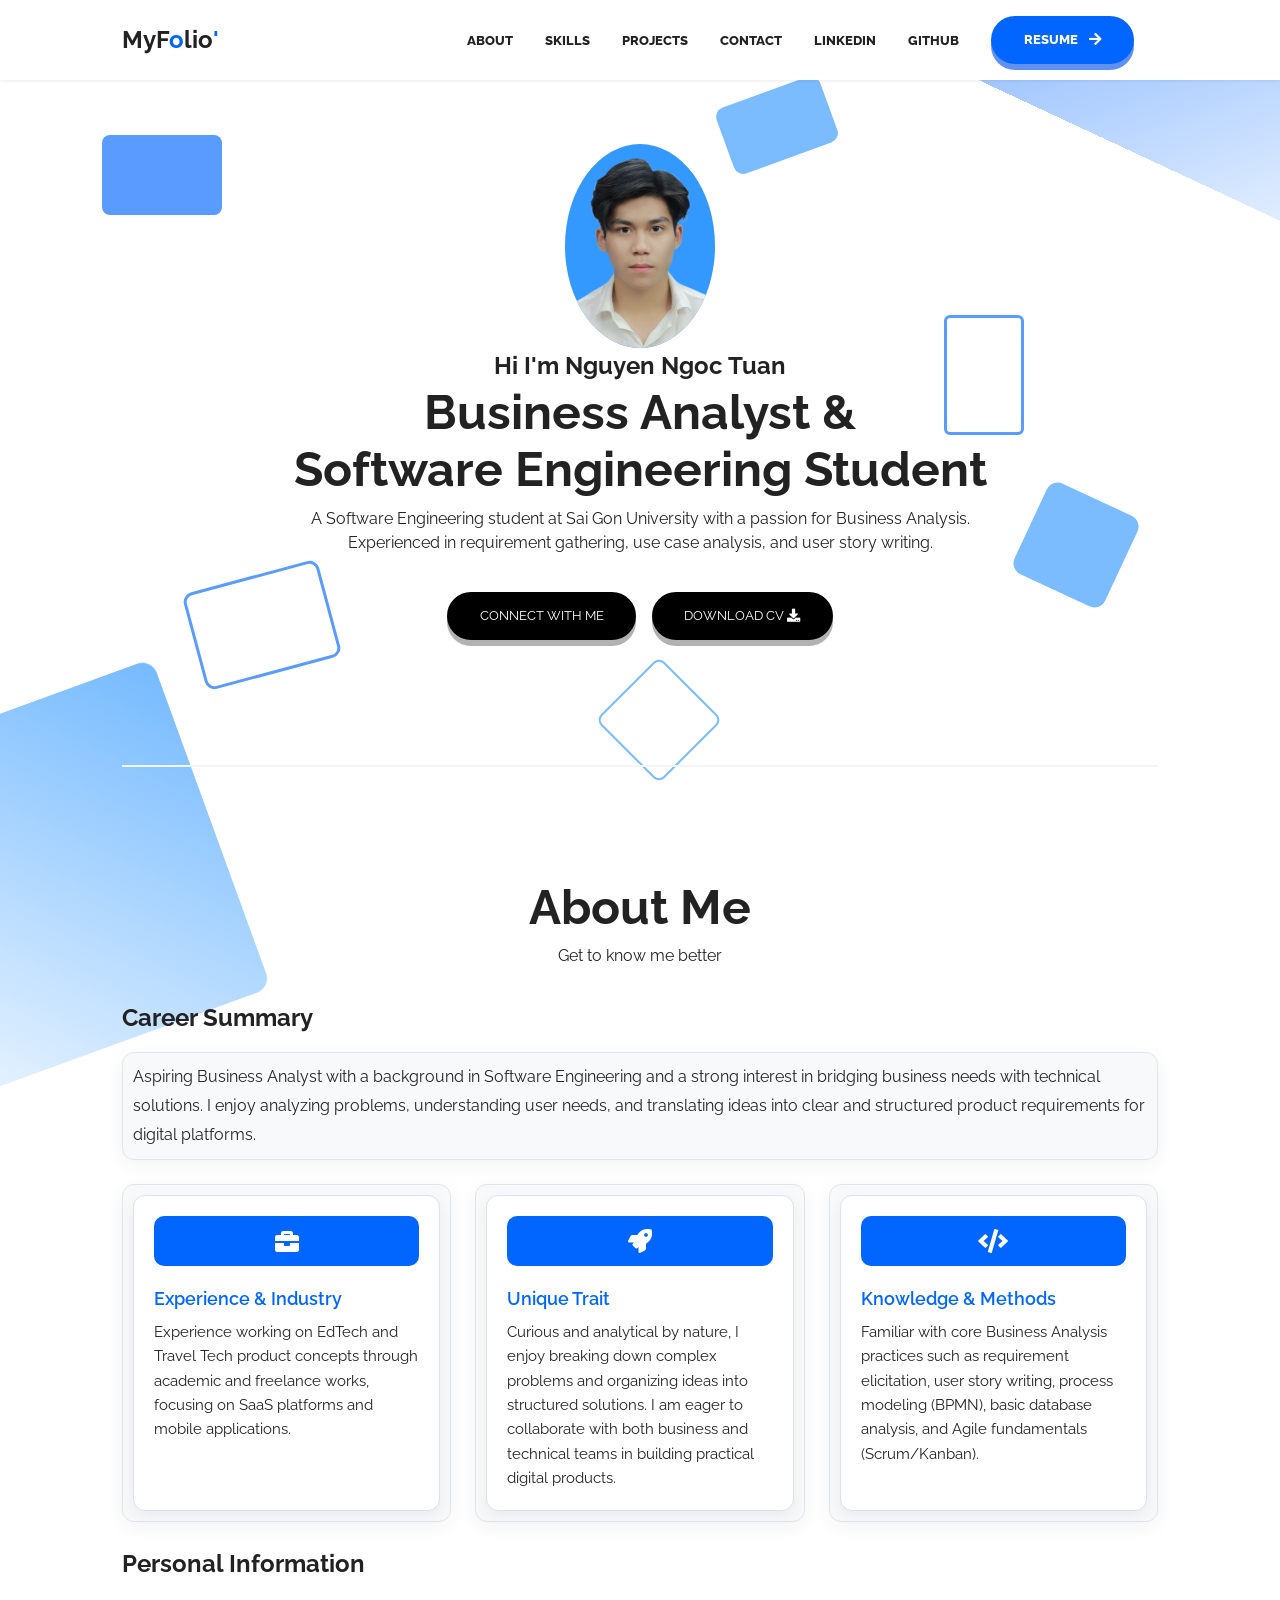
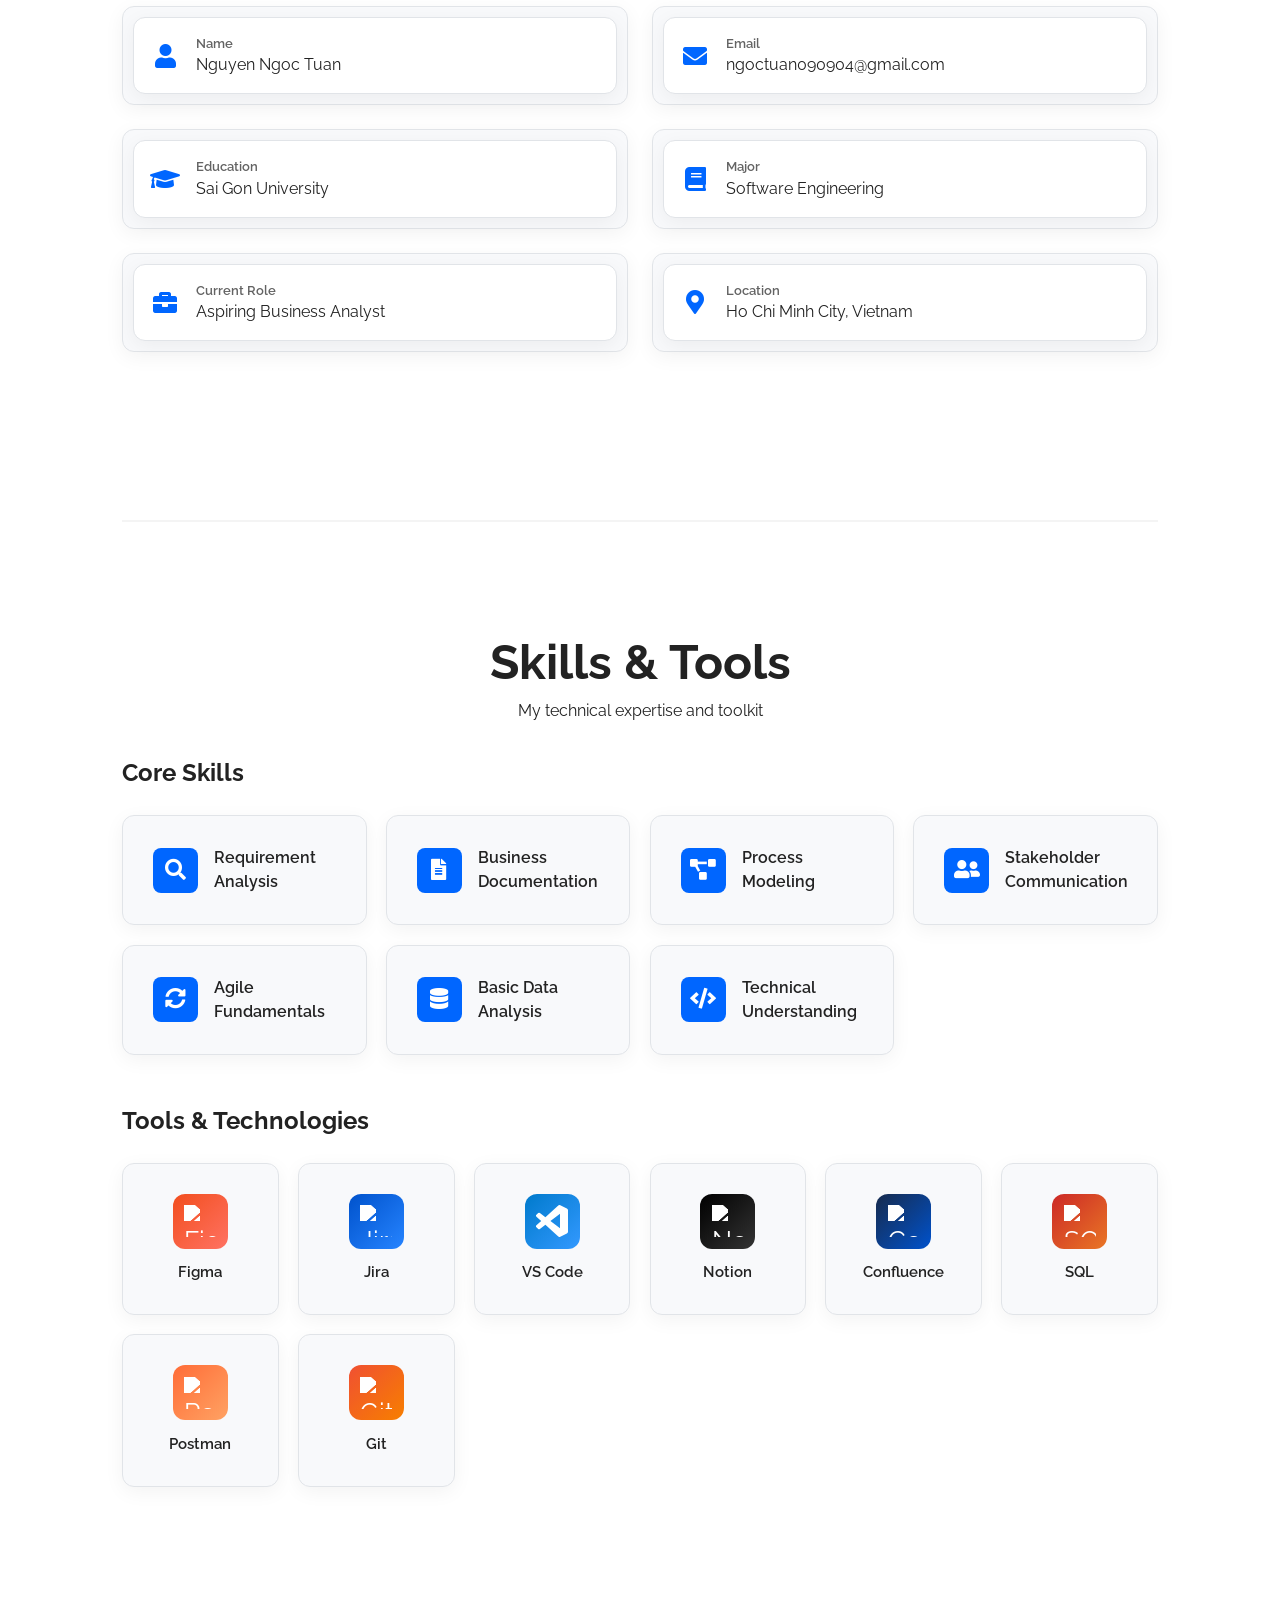
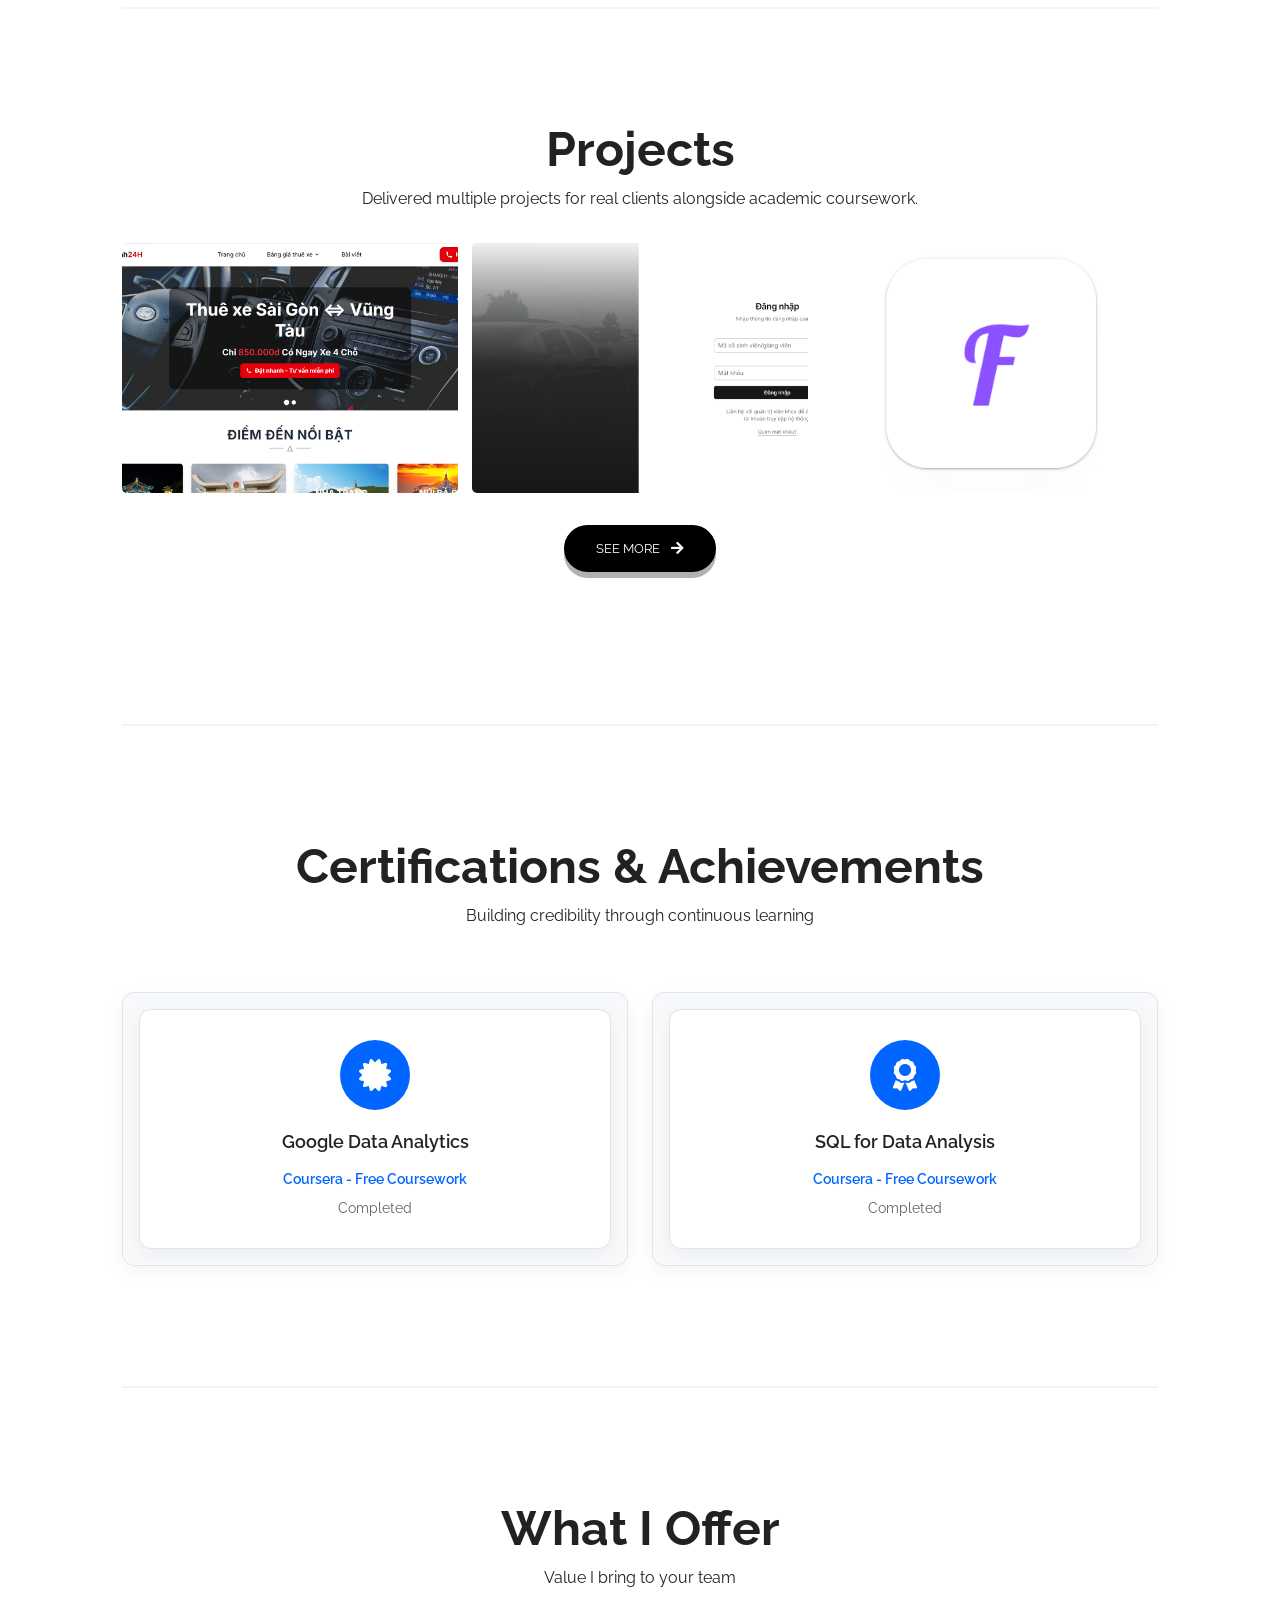
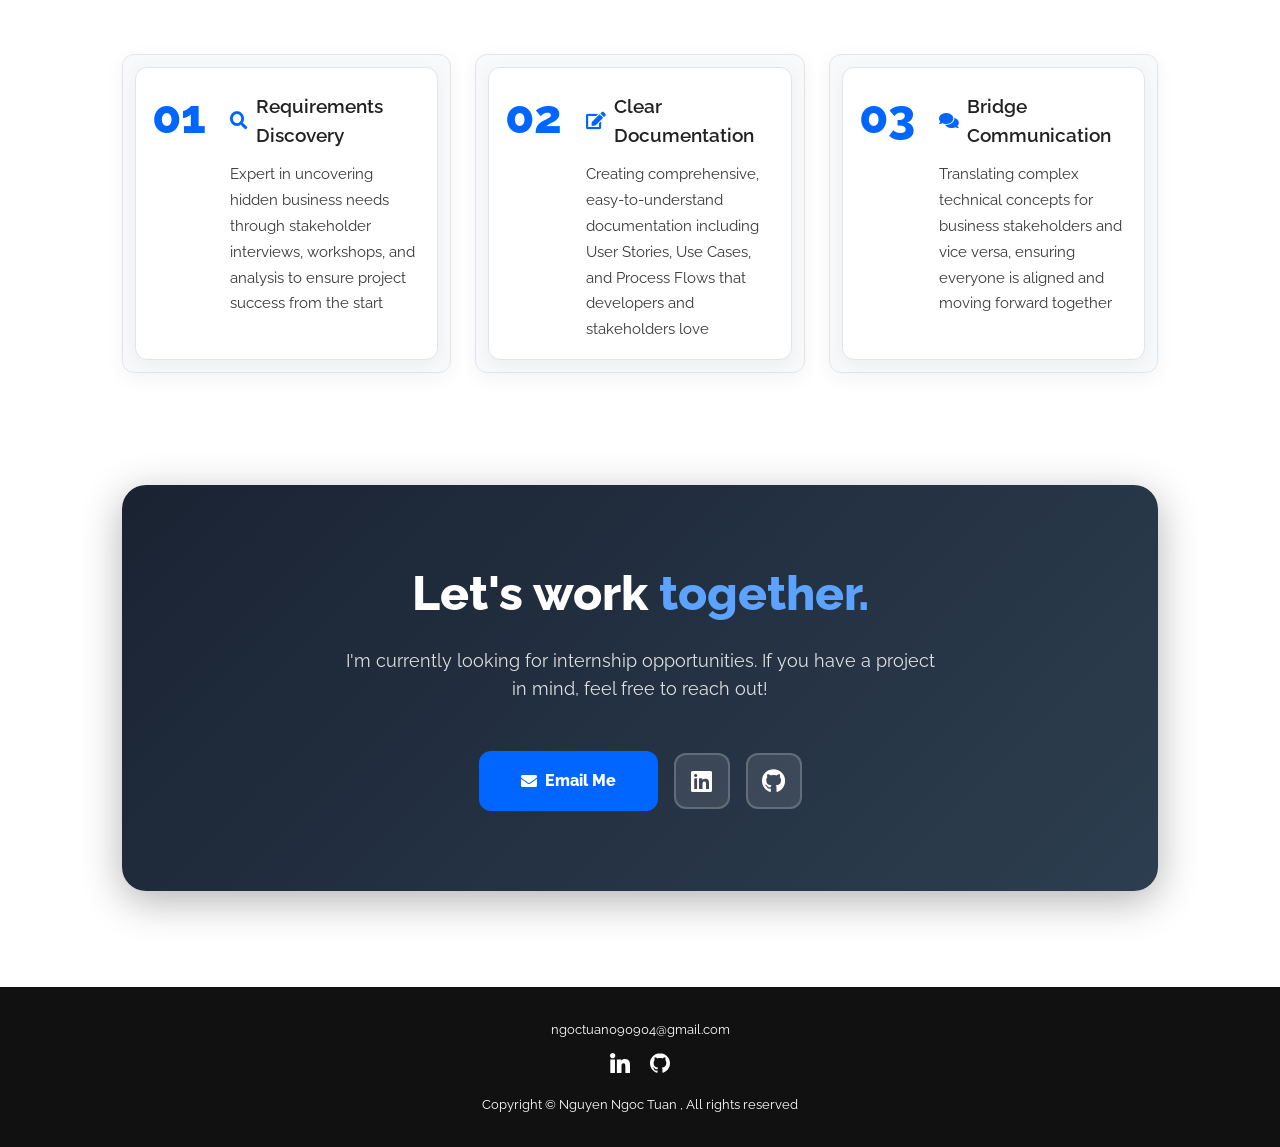
==== commit 583f38f5: "Refactor index.html: Clean up and reorganize HTML structure, optimize meta tags, and enhance accessi" ====
--- a/index.html
+++ b/index.html
@@ -1,568 +1,550 @@
 <!DOCTYPE html>
 <html lang="en">
-  <head>
-    <meta charset="UTF-8" />
-    <meta http-equiv="X-UA-Compatible" content="IE=edge" />
-    <meta name="viewport" content="width=device-width, initial-scale=1.0" />
-    <!-- Primary Meta Tags -->
-    <title>Nguyen Ngoc Tuan | Business Analyst Portfolio</title>
-    <meta name="title" content="Nguyen Ngoc Tuan | Business Analyst Portfolio" />
-    <meta
-      name="description"
-      content="Portfolio of Nguyen Ngoc Tuan - Business Analyst and Software Engineering student at Sai Gon University. Experienced in requirement gathering, use case analysis, and user story writing."
-    />
-
-    <!-- Open Graph / Facebook -->
-    <meta property="og:type" content="website" />
-    <meta
-      property="og:url"
-      content="https://github.com/DanhCaTuanNgoc"
-    />
-    <meta property="og:title" content="Nguyen Ngoc Tuan | Business Analyst Portfolio" />
-    <meta
-      property="og:description"
-      content="Portfolio of Nguyen Ngoc Tuan - Business Analyst and Software Engineering student at Sai Gon University. Experienced in requirement gathering, use case analysis, and user story writing."
-    />
-    <meta
-      property="og:image"
-      content="https://user-images.githubusercontent.com/62628408/150613011-b78a7f5a-0af1-4312-aab0-0022e7258693.png"
-    />
-
-    <!-- Twitter -->
-    <meta property="twitter:card" content="summary_large_image" />
-    <meta
-      property="twitter:url"
-      content="https://github.com/DanhCaTuanNgoc"
-    />
-    <meta property="twitter:title" content="Nguyen Ngoc Tuan | Business Analyst Portfolio" />
-    <meta
-      property="twitter:description"
-      content="Portfolio of Nguyen Ngoc Tuan - Business Analyst and Software Engineering student at Sai Gon University. Experienced in requirement gathering, use case analysis, and user story writing."
-    />
-    <meta
-      property="twitter:image"
-      content="https://user-images.githubusercontent.com/62628408/150613011-b78a7f5a-0af1-4312-aab0-0022e7258693.png"
-    />
-
-    <!-- Link -->
-    <link
-      rel="apple-touch-icon"
-      sizes="180x180"
-      href="assets/favicon/apple-touch-icon.png"
-    />
-    <link
-      rel="icon"
-      type="image/png"
-      sizes="16x16"
-      href="/assets/favicon/favicon-16x16.png"
-    />
-    <link
-      rel="icon"
-      type="image/png"
-      sizes="32x32"
-      href="assets/favicon/favicon-32x32.png"
-    />
-    <link
-      rel="icon"
-      type="image/png"
-      sizes="192x192"
-      href="assets/favicon/android-chrome-192x192.png"
-    />
-    <link
-      rel="icon"
-      type="image/png"
-      sizes="512x512"
-      href="assets/favicon/android-chrome-512x512.png"
-    />
-    <link rel="icon" type="image/x-icon" href="assets/favicon/favicon.ico" />
-    <link rel="manifest" href="assets/favicon/site.webmanifest" />
-    <link
-      rel="stylesheet"
-      href="https://use.fontawesome.com/releases/v5.15.4/css/all.css"
-      integrity="sha384-DyZ88mC6Up2uqS4h/KRgHuoeGwBcD4Ng9SiP4dIRy0EXTlnuz47vAwmeGwVChigm"
-      crossorigin="anonymous"
-    />
-    <link rel="stylesheet" href="css/style.css" />
-    <link rel="stylesheet" href="css/utilities.css" />
-  </head>
-  <body>
-    <!-- Animated Background Shapes -->
-    <div class="bg-shapes">
-      <div class="shape"></div>
-      <div class="shape"></div>
-      <div class="shape"></div>
-      <div class="shape"></div>
-      <div class="shape"></div>
-      <div class="shape"></div>
-    </div>
-
-    <header id="hero">
-      <!-- Navbar -->
-      <nav class="navbar">
-        <div class="container">
-          <!-- Logo -->
-            <h1 id="logo" style="cursor:none; font-weight: bold;">
-            <p  style=" font-weight: bold;">MyF<span style="color: #0066FF;  font-weight: bold;">o</span>lio<span style="color: #0066FF;">'</span></p>
-          </h1>
-          <!-- Navbar links -->
-          <ul class="nav-menu">
-            <li><a class="nav-link" href="#about">ABOUT</a></li>
-            <li><a class="nav-link" href="#skills">SKILLS</a></li>
-            <li><a class="nav-link" href="#projects">PROJECTS</a></li>
-            <li><a class="nav-link" href="mailto:ngoctuan090904@gmail.com">CONTACT</a></li>
-            <li><a class="nav-link" href="https://www.linkedin.com/in/ngoctuan090904/" target="_blank">LINKEDIN</a></li>
-            <li><a class="nav-link" href="https://github.com/DanhCaTuanNgoc" target="_blank">GITHUB</a></li>
-            <li>
-              <a
-                class="nav-link btn btn-primary"
-                href="NguyenNgocTuan_CV_BusinessAnalyst.pdf"
-                target="_blank"
-                >RESUME <i class="fas fa-arrow-right"></i
-              ></a>
-            </li>
-
-            <!-- Toggle switch -->
-            <!-- <div class="theme-switch">
+
+<head>
+  <meta charset="UTF-8" />
+  <meta http-equiv="X-UA-Compatible" content="IE=edge" />
+  <meta name="viewport" content="width=device-width, initial-scale=1.0" />
+  <!-- Primary Meta Tags -->
+  <title>Nguyen Ngoc Tuan | Business Analyst Portfolio</title>
+  <meta name="title" content="Nguyen Ngoc Tuan | Business Analyst Portfolio" />
+  <meta name="description"
+    content="Portfolio of Nguyen Ngoc Tuan - Business Analyst and Software Engineering student at Sai Gon University. Experienced in requirement gathering, use case analysis, and user story writing." />
+
+  <!-- Open Graph / Facebook -->
+  <meta property="og:type" content="website" />
+  <meta property="og:url" content="https://github.com/DanhCaTuanNgoc" />
+  <meta property="og:title" content="Nguyen Ngoc Tuan | Business Analyst Portfolio" />
+  <meta property="og:description"
+    content="Portfolio of Nguyen Ngoc Tuan - Business Analyst and Software Engineering student at Sai Gon University. Experienced in requirement gathering, use case analysis, and user story writing." />
+  <meta property="og:image"
+    content="https://user-images.githubusercontent.com/62628408/150613011-b78a7f5a-0af1-4312-aab0-0022e7258693.png" />
+
+  <!-- Twitter -->
+  <meta property="twitter:card" content="summary_large_image" />
+  <meta property="twitter:url" content="https://github.com/DanhCaTuanNgoc" />
+  <meta property="twitter:title" content="Nguyen Ngoc Tuan | Business Analyst Portfolio" />
+  <meta property="twitter:description"
+    content="Portfolio of Nguyen Ngoc Tuan - Business Analyst and Software Engineering student at Sai Gon University. Experienced in requirement gathering, use case analysis, and user story writing." />
+  <meta property="twitter:image"
+    content="https://user-images.githubusercontent.com/62628408/150613011-b78a7f5a-0af1-4312-aab0-0022e7258693.png" />
+
+  <!-- Link -->
+  <link rel="apple-touch-icon" sizes="180x180" href="assets/favicon/apple-touch-icon.png" />
+  <link rel="icon" type="image/png" sizes="16x16" href="/assets/favicon/favicon-16x16.png" />
+  <link rel="icon" type="image/png" sizes="32x32" href="assets/favicon/favicon-32x32.png" />
+  <link rel="icon" type="image/png" sizes="192x192" href="assets/favicon/android-chrome-192x192.png" />
+  <link rel="icon" type="image/png" sizes="512x512" href="assets/favicon/android-chrome-512x512.png" />
+  <link rel="icon" type="image/x-icon" href="assets/favicon/favicon.ico" />
+  <link rel="manifest" href="assets/favicon/site.webmanifest" />
+  <link rel="stylesheet" href="https://use.fontawesome.com/releases/v5.15.4/css/all.css"
+    integrity="sha384-DyZ88mC6Up2uqS4h/KRgHuoeGwBcD4Ng9SiP4dIRy0EXTlnuz47vAwmeGwVChigm" crossorigin="anonymous" />
+  <link rel="stylesheet" href="css/style.css" />
+  <link rel="stylesheet" href="css/utilities.css" />
+</head>
+
+<body>
+  <!-- Animated Background Shapes -->
+  <div class="bg-shapes">
+    <div class="shape"></div>
+    <div class="shape"></div>
+    <div class="shape"></div>
+    <div class="shape"></div>
+    <div class="shape"></div>
+    <div class="shape"></div>
+  </div>
+
+  <header id="hero">
+    <!-- Navbar -->
+    <nav class="navbar">
+      <div class="container">
+        <!-- Logo -->
+        <h1 id="logo" style="cursor:none; font-weight: bold;">
+          <p style=" font-weight: bold;">MyF<span style="color: #0066FF;  font-weight: bold;">o</span>lio<span
+              style="color: #0066FF;">'</span></p>
+        </h1>
+        <!-- Navbar links -->
+        <ul class="nav-menu">
+          <li><a class="nav-link" href="#about">ABOUT</a></li>
+          <li><a class="nav-link" href="#skills">SKILLS</a></li>
+          <li><a class="nav-link" href="#projects">PROJECTS</a></li>
+          <li><a class="nav-link" href="mailto:ngoctuan090904@gmail.com">CONTACT</a></li>
+          <li><a class="nav-link" href="https://www.linkedin.com/in/ngoctuan090904/" target="_blank">LINKEDIN</a></li>
+          <li><a class="nav-link" href="https://github.com/DanhCaTuanNgoc" target="_blank">GITHUB</a></li>
+          <li>
+            <a class="nav-link btn btn-primary" href="NguyenNgocTuan_CV_BusinessAnalyst.pdf" target="_blank">RESUME <i
+                class="fas fa-arrow-right"></i></a>
+          </li>
+
+          <!-- Toggle switch -->
+          <!-- <div class="theme-switch">
               <input type="checkbox" id="switch" />
               <label class="toggle-icons" for="switch">
                 <img class="moon" src="assets/moon.svg" />
                 <img class="sun" src="assets/sun.svg" />
               </label>
             </div> -->
-            <!-- Hamburger menu -->
-          </ul>
-          <div class="hamburger"> 
-            <span class="bar"></span>
-            <span class="bar"></span>
-            <span class="bar"></span>
-          </div>
-        </div>
-      </nav>
-
-      <section class="header-container">
-        <img
-          class="profile-image"
-          src="assets/profile_image_1.png"
-          alt="Nguyen Ngoc Tuan"
-        />
-        <h1>Hi I'm Nguyen Ngoc Tuan</h1>
-
-        <div class="content-text">
-          <h2>Business Analyst &</h2>
-          <h2>Software Engineering Student</h2>
-
-          <p>
-            A Software Engineering student at Sai Gon University with a passion for Business Analysis.
-            Experienced in requirement gathering, use case analysis, and user story writing.
-          </p>
-        </div>
-        <div class="hero-buttons">
-          <a
-            href="mailto:ngoctuan090904@gmail.com"
-            class="btn btn-secondary"
-            target="_blank"
-            >Connect With Me</a
-          >
-          <a
-            href="NguyenNgocTuan_CV_BusinessAnalyst.pdf"
-            class="btn btn-secondary"
-            download
-            >Download CV  <i class="fas fa-download"></i
-          ></a>
-        </div>
-      </section>
-    </header>
-
-    <!-- About Me -->
-    <section id="about" class="about-container container">
-      <div class="division"></div>
+          <!-- Hamburger menu -->
+        </ul>
+        <div class="hamburger">
+          <span class="bar"></span>
+          <span class="bar"></span>
+          <span class="bar"></span>
+        </div>
+      </div>
+    </nav>
+
+    <section class="header-container">
+      <img class="profile-image" src="assets/profile_image_1.png" alt="Nguyen Ngoc Tuan" />
+      <h1>Hi I'm Nguyen Ngoc Tuan</h1>
+
       <div class="content-text">
-        <h2>About Me</h2>
-        <p>Get to know me better</p>
-      </div>
-      
-      <div class="about-content">
-        <div class="about-text">
-          <!-- Career Summary -->
-          <div class="career-summary">
-<h3>Career Summary</h3>
-<p class="about-intro-panel">
-Aspiring Business Analyst with a background in Software Engineering and a strong interest in bridging business needs with technical solutions. I enjoy analyzing problems, understanding user needs, and translating ideas into clear and structured product requirements for digital platforms.
-</p>
-
-<div class="summary-cards">
-  <div class="summary-card">
-    <div class="content-white-card">
-        <div class="summary-icon">
-          <i class="fas fa-briefcase"></i>
-        </div>
-        <div class="summary-content ">
-      <h4>Experience & Industry</h4>
-      <p>
-      Experience working on EdTech and Travel Tech product concepts through academic and freelance works, focusing on SaaS platforms and mobile applications.
-      </p>
-    </div>
-    </div>
-    
-  </div>
-
-  <div class="summary-card">
-      <div class="content-white-card">
-    <div class="summary-icon">
-      <i class="fas fa-rocket"></i>
-    </div>
-    <div class="summary-content overview-text-card">
-      <h4>Unique Trait</h4>
-      <p>
-      Curious and analytical by nature, I enjoy breaking down complex problems and organizing ideas into structured solutions. I am eager to collaborate with both business and technical teams in building practical digital products.
-      </p>
-    </div>
-      </div>
-
-  </div>
-
-  <div class="summary-card">
-        <div class="content-white-card">
-<div class="summary-icon">
-      <i class="fas fa-code"></i>
-    </div>
-    <div class="summary-content">
-      <h4>Knowledge & Methods</h4>
-      <p>
-      Familiar with core Business Analysis practices such as requirement elicitation, user story writing, process modeling (BPMN), basic database analysis, and Agile fundamentals (Scrum/Kanban).
-      </p>
-    </div>
-  </div>
-        </div>
-    
-
-</div>
-                  
+        <h2>Business Analyst &</h2>
+        <h2>Software Engineering Student</h2>
+
+        <p>
+          A Software Engineering student at Sai Gon University with a passion for Business Analysis.
+          Experienced in requirement gathering, use case analysis, and user story writing.
+        </p>
+      </div>
+      <div class="hero-buttons">
+        <a href="mailto:ngoctuan090904@gmail.com" class="btn btn-secondary" target="_blank">Connect With Me</a>
+        <a href="NguyenNgocTuan_CV_BusinessAnalyst.pdf" class="btn btn-secondary" download>Download CV <i
+            class="fas fa-download"></i></a>
+      </div>
+    </section>
+  </header>
+
+  <!-- About Me -->
+  <section id="about" class="about-container container">
+    <div class="division"></div>
+    <div class="content-text">
+      <h2>About Me</h2>
+      <p>Get to know me better</p>
+    </div>
+
+    <div class="about-content">
+      <div class="about-text">
+        <!-- Career Summary -->
+        <div class="career-summary">
+
+          <h3>Career Summary</h3>
+          <div class="info-item">
+            <p class="about-i ntro-panel">
+              Aspiring Business Analyst with a background in Software Engineering and a strong interest in bridging
+              business needs with technical solutions. I enjoy analyzing problems, understanding user needs, and
+              translating ideas into clear and structured product requirements for digital platforms.
+            </p>
+          </div>
+
+          <div class="summary-cards">
+            <div class="summary-card">
+              <div class="content-white-card">
+                <div class="summary-icon">
+                  <i class="fas fa-briefcase"></i>
+                </div>
+
+                <div class="summary-content ">
+                  <h4>Experience & Industry</h4>
+                  <p>
+                    Experience working on EdTech and Travel Tech product concepts through academic and freelance works,
+                    focusing on SaaS platforms and mobile applications.
+                  </p>
+                </div>
+              </div>
+            </div>
+
+            <div class="summary-card">
+              <div class="content-white-card">
+                <div class="summary-icon">
+                  <i class="fas fa-rocket"></i>
+                </div>
+                <div class="summary-content overview-text-card">
+                  <h4>Unique Trait</h4>
+                  <p>
+                    Curious and analytical by nature, I enjoy breaking down complex problems and organizing ideas into
+                    structured solutions. I am eager to collaborate with both business and technical teams in building
+                    practical digital products.
+                  </p>
+                </div>
+              </div>
+            </div>
+
+            <div class="summary-card">
+              <div class="content-white-card">
+                <div class="summary-icon">
+                  <i class="fas fa-code"></i>
+                </div>
+                <div class="summary-content">
+                  <h4>Knowledge & Methods</h4>
+                  <p>
+                    Familiar with core Business Analysis practices such as requirement elicitation, user story writing,
+                    process modeling (BPMN), basic database analysis, and Agile fundamentals (Scrum/Kanban).
+                  </p>
+                </div>
+              </div>
+            </div>
+          </div>
+
           <h3>Personal Information</h3>
           <div class="personal-info">
             <div class="info-item">
-              <i class="fas fa-user"></i>
-              <div class="info-text">
-                <span class="info-label">Name</span>
-                <span class="info-value text-focus-inline">Nguyen Ngoc Tuan</span>
+              <div class="info-content">
+                <i class="fas fa-user"></i>
+                <div class="info-text">
+                  <span class="info-label">Name</span>
+                  <span class="info-value">Nguyen Ngoc Tuan</span>
+                </div>
               </div>
             </div>
             <div class="info-item">
-              <i class="fas fa-envelope"></i>
-              <div class="info-text">
-                <span class="info-label">Email</span>
-                <span class="info-value">ngoctuan090904@gmail.com</span>
+              <div class="info-content">
+                <i class="fas fa-envelope"></i>
+                <div class="info-text">
+                  <span class="info-label">Email</span>
+                  <span class="info-value">ngoctuan090904@gmail.com</span>
+                </div>
               </div>
             </div>
             <div class="info-item">
-              <i class="fas fa-graduation-cap"></i>
-              <div class="info-text">
-                <span class="info-label">Education</span>
-                <span class="info-value">Sai Gon University</span>
+              <div class="info-content">
+                <i class="fas fa-graduation-cap"></i>
+                <div class="info-text">
+                  <span class="info-label">Education</span>
+                  <span class="info-value">Sai Gon University</span>
+                </div>
               </div>
             </div>
             <div class="info-item">
-              <i class="fas fa-book"></i>
-              <div class="info-text">
-                <span class="info-label">Major</span>
-                <span class="info-value">Software Engineering</span>
+              <div class="info-content">
+                <i class="fas fa-book"></i>
+                <div class="info-text">
+                  <span class="info-label">Major</span>
+                  <span class="info-value">Software Engineering</span>
+                </div>
               </div>
             </div>
             <div class="info-item">
-              <i class="fas fa-briefcase"></i>
-              <div class="info-text">
-                <span class="info-label">Current Role</span>
-                <span class="info-value">Aspiring Business Analyst</span>
+              <div class="info-content">
+                <i class="fas fa-briefcase"></i>
+                <div class="info-text">
+                  <span class="info-label">Current Role</span>
+                  <span class="info-value">Aspiring Business Analyst</span>
+                </div>
               </div>
             </div>
             <div class="info-item">
-              <i class="fas fa-map-marker-alt"></i>
-              <div class="info-text">
-                <span class="info-label">Location</span>
-                <span class="info-value">Ho Chi Minh City, Vietnam</span>
-              </div>
-            </div>
-          </div>
-        </div>
-      </div>
-    </section>
-
-    <!-- Skills and Tools -->
-    <section id="skills" class="skills-tools-container container">
-      <div class="division"></div>
-      <div class="content-text">
-        <h2>Skills & Tools</h2>
-        <p>My technical expertise and toolkit</p>
-      </div>
-
-      <div class="skills-tools-content">
-        <!-- Core Skills -->
-        <div class="skills-category">
-          <h3> Core Skills</h3>
-          <div class="skills-grid">
-            <div class="skill-item">
-  <div class="skill-icon">
-    <i class="fas fa-search"></i>
-  </div>
-  <span>Requirement Analysis</span>
-</div>
-
-<div class="skill-item">
-  <div class="skill-icon">
-    <i class="fas fa-file-alt"></i>
-  </div>
-  <span>Business Documentation</span>
-</div>
-
-<div class="skill-item">
-  <div class="skill-icon">
-    <i class="fas fa-project-diagram"></i>
-  </div>
-  <span>Process Modeling</span>
-</div>
-
-<div class="skill-item">
-  <div class="skill-icon">
-    <i class="fas fa-user-friends"></i>
-  </div>
-  <span>Stakeholder Communication</span>
-</div>
-
-<div class="skill-item">
-  <div class="skill-icon">
-    <i class="fas fa-sync-alt"></i>
-  </div>
-  <span>Agile Fundamentals</span>
-</div>
-
-<div class="skill-item">
-  <div class="skill-icon">
-    <i class="fas fa-database"></i>
-  </div>
-  <span>Basic Data Analysis</span>
-</div>
-
-<div class="skill-item">
-  <div class="skill-icon">
-    <i class="fas fa-code"></i>
-  </div>
-  <span>Technical Understanding</span>
-</div>
-</div>
-        </div>
-
-        <!-- Tools & Technologies -->
-        <div class="skills-category">
-          <h3> Tools & Technologies</h3>
-          <div class="tools-grid">
-            <div class="tool-item">
-              <div class="tool-icon figma">
-                <img src="https://cdn.simpleicons.org/figma/ffffff" alt="Figma" />
-              </div>
-              <span>Figma</span>
-            </div>
-            <div class="tool-item">
-              <div class="tool-icon jira">
-                <img src="https://cdn.simpleicons.org/jira/ffffff" alt="Jira" />
-              </div>
-              <span>Jira</span>
-            </div>
-            <div class="tool-item">
-              <div class="tool-icon vscode">
-                <svg role="img" viewBox="0 0 24 24" xmlns="http://www.w3.org/2000/svg" fill="#ffffff" width="32" height="32"><title>Visual Studio Code</title><path d="M23.15 2.587L18.21.21a1.494 1.494 0 0 0-1.705.29l-9.46 8.63-4.12-3.128a.999.999 0 0 0-1.276.057L.327 7.261A1 1 0 0 0 .326 8.74L3.899 12 .326 15.26a1 1 0 0 0 .001 1.479L1.65 17.94a.999.999 0 0 0 1.276.057l4.12-3.128 9.46 8.63a1.492 1.492 0 0 0 1.704.29l4.942-2.377A1.5 1.5 0 0 0 24 20.06V3.939a1.5 1.5 0 0 0-.85-1.352zm-5.146 14.861L10.826 12l7.178-5.448v10.896z"/></svg>
-              </div>
-              <span>VS Code</span>
-            </div>
-            <div class="tool-item">
-              <div class="tool-icon notion">
-                <img src="https://cdn.simpleicons.org/notion/ffffff" alt="Notion" />
-              </div>
-              <span>Notion</span>
-            </div>
-            <div class="tool-item">
-              <div class="tool-icon confluence">
-                <img src="https://cdn.simpleicons.org/confluence/ffffff" alt="Confluence" />
-              </div>
-              <span>Confluence</span>
-            </div>
-            <div class="tool-item">
-              <div class="tool-icon sql">
-                <img src="https://cdn.simpleicons.org/mysql/ffffff" alt="SQL" />
-              </div>
-              <span>SQL</span>
-            </div>
-            <div class="tool-item">
-              <div class="tool-icon postman">
-                <img src="https://cdn.simpleicons.org/postman/ffffff" alt="Postman" />
-              </div>
-              <span>Postman</span>
-            </div>
-            <div class="tool-item">
-              <div class="tool-icon git">
-                <img src="https://cdn.simpleicons.org/git/ffffff" alt="Git" />
-              </div>
-              <span>Git</span>
-            </div>
-          </div>
-        </div>
-      </div>
-    </section>
-
-    <!-- Projects -->
-    <section id="projects" class="project-container container">
-      <div class="division"></div>
-      <div class="content-text">
-        <h2>Projects</h2>
-<p>Delivered multiple projects for real clients alongside academic coursework.</p>
-      </div>
-
-      <article class="project">
-        <!-- Project 1 -->
-        <div href="" class="card">
-          <div class="project-info">
-            <div class="project-bio">
-              <h3>Travel Car Booking Platform</h3>
-              <p>Requirements Gathering, Next.js</p>
-            </div>
-
-            <div class="project-link">
-              <a href="https://github.com/DanhCaTuanNgoc" target="_blank"><i class="fab fa-github"></i></a>
-              <a href="https://www.dulichlientinh24h.com/" target="_blank"><i class="fas fa-globe"></i></a>
-            </div>
-          </div>
-        </div>
-
-        <!-- Project 2 -->
-        <div href="" class="card">
-          <div class="project-info">
-            <div class="project-bio">
-              <h3>Automotive Department Course Management System</h3>
-              <p>User Stories, Process Modeling</p>
-            </div>
-
-            <div class="project-link">
-              <a href="https://github.com/DanhCaTuanNgoc/WebKhoaHocKhoaOto" target="_blank"><i class="fab fa-github"></i></a>
-              <a href="https://hotrotuhocoto.vercel.app/login" target="_blank"><i class="fas fa-globe"></i></a>
-            </div>
-          </div>
-        </div>
-
-        <!-- Project 3 -->
-        <a href="fintracker-case-study.html" class="card">
-          <div class="project-info">
-            <div class="project-bio">
-              <h3>FinTracker– Personal Finance Management App</h3>
-              <p>ERD, SQL, Data Modeling</p>
-            </div>
-          </div>
-        </a>
-      </article>
-
-      <a href="https://github.com/DanhCaTuanNgoc" class="btn btn-secondary"
-        target="_blank" >See More <i class="fas fa-arrow-right"></i
-      ></a>
-    </section>
-
-    <!-- Certifications & Achievements -->
-    <section id="certifications" class="certifications-container container">
-      <div class="division"></div>
-      <div class="content-text">
-        <h2>Certifications & Achievements</h2>
-        <p>Building credibility through continuous learning</p>
-      </div>
-
-      <div class="certifications-grid">
-        <div class="cert-card">
+              <div class="info-content">
+                <i class="fas fa-map-marker-alt"></i>
+                <div class="info-text">
+                  <span class="info-label">Location</span>
+                  <span class="info-value">Ho Chi Minh City, Vietnam</span>
+                </div>
+              </div>
+            </div>
+          </div>
+        </div>
+      </div>
+  </section>
+
+  <!-- Skills and Tools -->
+  <section id="skills" class="skills-tools-container container">
+    <div class="division"></div>
+    <div class="content-text">
+      <h2>Skills & Tools</h2>
+      <p>My technical expertise and toolkit</p>
+    </div>
+
+    <div class="skills-tools-content">
+      <!-- Core Skills -->
+      <div class="skills-category">
+        <h3> Core Skills</h3>
+        <div class="skills-grid">
+          <div class="skill-item">
+            <div class="skill-icon">
+              <i class="fas fa-search"></i>
+            </div>
+            <span>Requirement Analysis</span>
+          </div>
+
+          <div class="skill-item">
+            <div class="skill-icon">
+              <i class="fas fa-file-alt"></i>
+            </div>
+            <span>Business Documentation</span>
+          </div>
+
+          <div class="skill-item">
+            <div class="skill-icon">
+              <i class="fas fa-project-diagram"></i>
+            </div>
+            <span>Process Modeling</span>
+          </div>
+
+          <div class="skill-item">
+            <div class="skill-icon">
+              <i class="fas fa-user-friends"></i>
+            </div>
+            <span>Stakeholder Communication</span>
+          </div>
+
+          <div class="skill-item">
+            <div class="skill-icon">
+              <i class="fas fa-sync-alt"></i>
+            </div>
+            <span>Agile Fundamentals</span>
+          </div>
+
+          <div class="skill-item">
+            <div class="skill-icon">
+              <i class="fas fa-database"></i>
+            </div>
+            <span>Basic Data Analysis</span>
+          </div>
+
+          <div class="skill-item">
+            <div class="skill-icon">
+              <i class="fas fa-code"></i>
+            </div>
+            <span>Technical Understanding</span>
+          </div>
+        </div>
+      </div>
+
+      <!-- Tools & Technologies -->
+      <div class="skills-category">
+        <h3> Tools & Technologies</h3>
+        <div class="tools-grid">
+          <div class="tool-item">
+            <div class="tool-icon figma">
+              <img src="https://cdn.simpleicons.org/figma/ffffff" alt="Figma" />
+            </div>
+            <span>Figma</span>
+          </div>
+          <div class="tool-item">
+            <div class="tool-icon jira">
+              <img src="https://cdn.simpleicons.org/jira/ffffff" alt="Jira" />
+            </div>
+            <span>Jira</span>
+          </div>
+          <div class="tool-item">
+            <div class="tool-icon vscode">
+              <svg role="img" viewBox="0 0 24 24" xmlns="http://www.w3.org/2000/svg" fill="#ffffff" width="32"
+                height="32">
+                <title>Visual Studio Code</title>
+                <path
+                  d="M23.15 2.587L18.21.21a1.494 1.494 0 0 0-1.705.29l-9.46 8.63-4.12-3.128a.999.999 0 0 0-1.276.057L.327 7.261A1 1 0 0 0 .326 8.74L3.899 12 .326 15.26a1 1 0 0 0 .001 1.479L1.65 17.94a.999.999 0 0 0 1.276.057l4.12-3.128 9.46 8.63a1.492 1.492 0 0 0 1.704.29l4.942-2.377A1.5 1.5 0 0 0 24 20.06V3.939a1.5 1.5 0 0 0-.85-1.352zm-5.146 14.861L10.826 12l7.178-5.448v10.896z" />
+              </svg>
+            </div>
+            <span>VS Code</span>
+          </div>
+          <div class="tool-item">
+            <div class="tool-icon notion">
+              <img src="https://cdn.simpleicons.org/notion/ffffff" alt="Notion" />
+            </div>
+            <span>Notion</span>
+          </div>
+          <div class="tool-item">
+            <div class="tool-icon confluence">
+              <img src="https://cdn.simpleicons.org/confluence/ffffff" alt="Confluence" />
+            </div>
+            <span>Confluence</span>
+          </div>
+          <div class="tool-item">
+            <div class="tool-icon sql">
+              <img src="https://cdn.simpleicons.org/mysql/ffffff" alt="SQL" />
+            </div>
+            <span>SQL</span>
+          </div>
+          <div class="tool-item">
+            <div class="tool-icon postman">
+              <img src="https://cdn.simpleicons.org/postman/ffffff" alt="Postman" />
+            </div>
+            <span>Postman</span>
+          </div>
+          <div class="tool-item">
+            <div class="tool-icon git">
+              <img src="https://cdn.simpleicons.org/git/ffffff" alt="Git" />
+            </div>
+            <span>Git</span>
+          </div>
+        </div>
+      </div>
+    </div>
+  </section>
+
+  <!-- Projects -->
+  <section id="projects" class="project-container container">
+    <div class="division"></div>
+    <div class="content-text">
+      <h2>Projects</h2>
+      <p>Delivered multiple projects for real clients alongside academic coursework.</p>
+    </div>
+
+    <article class="project">
+      <!-- Project 1 -->
+      <div href="" class="card">
+        <div class="project-info">
+          <div class="project-bio">
+            <h3>Travel Car Booking Platform</h3>
+            <p>Requirements Gathering, Next.js</p>
+          </div>
+
+          <div class="project-link">
+            <a href="https://github.com/DanhCaTuanNgoc" target="_blank"><i class="fab fa-github"></i></a>
+            <a href="https://www.dulichlientinh24h.com/" target="_blank"><i class="fas fa-globe"></i></a>
+          </div>
+        </div>
+      </div>
+
+      <!-- Project 2 -->
+      <div href="" class="card">
+        <div class="project-info">
+          <div class="project-bio">
+            <h3>Automotive Department Course Management System</h3>
+            <p>User Stories, Process Modeling</p>
+          </div>
+
+          <div class="project-link">
+            <a href="https://github.com/DanhCaTuanNgoc/WebKhoaHocKhoaOto" target="_blank"><i
+                class="fab fa-github"></i></a>
+            <a href="https://hotrotuhocoto.vercel.app/login" target="_blank"><i class="fas fa-globe"></i></a>
+          </div>
+        </div>
+      </div>
+
+      <!-- Project 3 -->
+      <a href="fintracker-case-study.html" class="card">
+        <div class="project-info">
+          <div class="project-bio">
+            <h3>FinTracker– Personal Finance Management App</h3>
+            <p>ERD, SQL, Data Modeling</p>
+          </div>
+        </div>
+      </a>
+    </article>
+
+    <a href="https://github.com/DanhCaTuanNgoc" class="btn btn-secondary" target="_blank">See More <i
+        class="fas fa-arrow-right"></i></a>
+  </section>
+
+  <!-- Certifications & Achievements -->
+  <section id="certifications" class="certifications-container container">
+    <div class="division"></div>
+    <div class="content-text">
+      <h2>Certifications & Achievements</h2>
+      <p>Building credibility through continuous learning</p>
+    </div>
+
+    <div class="certifications-grid">
+      <div class="cert-card">
+        <div class="cert-content">
           <div class="cert-icon">
             <i class="fas fa-certificate"></i>
           </div>
-            <h4 class="text-focus-inline">Google Data Analytics</h4>
-            <p class="cert-issuer text-focus-inline">Coursera - Free Coursework</p>
-            <p class="cert-date text-focus-inline">Completed</p>
-        </div>
-        <div class="cert-card">
+          <h4 class="">Google Data Analytics</h4>
+          <p class="cert-issuer ">Coursera - Free Coursework</p>
+          <p class="cert-date">Completed</p>
+        </div>
+      </div>
+      <div class="cert-card">
+        <div class="cert-content">
           <div class="cert-icon">
             <i class="fas fa-award"></i>
           </div>
-            <h4>SQL for Data Analysis</h4>
-            <p class="cert-issuer">Coursera - Free Coursework</p>
-            <p class="cert-date">Completed</p>
-        </div>
-      </div>
-    </section>
-
-    <!-- What I Offer -->
-    <section id="offer" class="offer-container container">
-      <div class="division"></div>
-      <div class="content-text">
-        <h2>What I Offer</h2>
-        <p>Value I bring to your team</p>
-      </div>
-
-      <div class="offer-grid">
-        <div class="offer-card">
+          <h4>SQL for Data Analysis</h4>
+          <p class="cert-issuer">Coursera - Free Coursework</p>
+          <p class="cert-date">Completed</p>
+        </div>
+      </div>
+    </div>
+  </section>
+
+  <!-- What I Offer -->
+  <section id="offer" class="offer-container container">
+    <div class="division"></div>
+    <div class="content-text">
+      <h2>What I Offer</h2>
+      <p>Value I bring to your team</p>
+    </div>
+
+    <div class="offer-grid">
+      <div class="offer-card">
+        <div class="offer-background">
           <div class="offer-number">01</div>
-          <div class="offer-content content-white-card">
+          <div class="offer-content">
             <h4><i class="fas fa-search"></i> Requirements Discovery</h4>
-            <p>Expert in uncovering hidden business needs through stakeholder interviews, workshops, and analysis to ensure project success from the start</p>
-          </div>
-        </div>
-        <div class="offer-card">
+            <p>Expert in uncovering hidden business needs through stakeholder interviews, workshops, and analysis to
+              ensure project success from the start</p>
+          </div>
+        </div>
+      </div>
+
+      <div class="offer-card">
+        <div class="offer-background">
           <div class="offer-number">02</div>
-          <div class="offer-content content-white-card">
+         <div class="offer-content">
             <h4><i class="fas fa-edit"></i> Clear Documentation</h4>
-            <p>Creating comprehensive, easy-to-understand documentation including User Stories, Use Cases, and Process Flows that developers and stakeholders love</p>
-          </div>
-        </div>
-        <div class="offer-card">
+            <p>Creating comprehensive, easy-to-understand documentation including User Stories, Use Cases, and Process
+              Flows that developers and stakeholders love</p>
+         </div>
+        </div>
+      </div>
+
+      <div class="offer-card">
+        <div class="offer-background">
           <div class="offer-number">03</div>
-          <div class="offer-content content-white-card">
+          <div class="offer-content">
             <h4><i class="fas fa-comments"></i> Bridge Communication</h4>
-            <p>Translating complex technical concepts for business stakeholders and vice versa, ensuring everyone is aligned and moving forward together</p>
-          </div>
-        </div>
-        <!-- <div class="offer-card">
+            <p>Translating complex technical concepts for business stakeholders and vice versa, ensuring everyone is
+              aligned and moving forward together</p>
+          </div>
+        </div>
+      </div>
+
+      <!-- <div class="offer-card">
           <div class="offer-number">04</div>
           <div class="offer-content">
             <h4><i class="fas fa-check-double"></i> Quality Assurance</h4>
             <p>Defining acceptance criteria, coordinating UAT, and ensuring deliverables meet business expectations before deployment</p>
           </div>
         </div> -->
-      </div>
-    </section>
-
-    <!-- Call to Action -->
-    <section id="cta" class="cta-container container">
-      <div class="cta-content">
-        <h2>Let's work <span class="highlight">together.</span></h2>
-        <p>I'm currently looking for internship opportunities. If you have a project in mind, feel free to reach out!</p>
-        <div class="cta-actions">
-          <a href="mailto:ngoctuan090904@gmail.com" class="btn-email">
-            <i class="fas fa-envelope"></i> Email Me
-          </a>
-          <a href="https://www.linkedin.com/in/ngoctuan090904/" target="_blank" class="social-icon" title="LinkedIn">
-            <i class="fab fa-linkedin"></i>
-          </a>
-          <a href="https://github.com/DanhCaTuanNgoc" target="_blank" class="social-icon" title="GitHub">
-            <i class="fab fa-github"></i>
-          </a>
-        </div>
-      </div>
-    </section>
-
-    <footer id="footer">
-      <div class="container">
-        <a href="mailto:ngoctuan090904@gmail.com">ngoctuan090904@gmail.com</a>
-        <!-- Social links -->
-        <div class="social">
-          <a href="https://www.linkedin.com/in/ngoctuan090904/" target="_blank"
-            ><img src="./assets/linkedin-icon.svg" alt="Linkedin"
-          /></a>
-          <a href="https://github.com/DanhCaTuanNgoc" target="_blank"><img src="./assets/github-icon.svg" alt="GitHub" /></a>
-        </div>
-        <p>Copyright &copy; Nguyen Ngoc Tuan <span id="datee"></span>, All rights reserved</p>
-      </div>
-    </footer>
-    <script src="js/script.js"></script>
-  </body>
-</html>
+    </div>
+  </section>
+
+  <!-- Call to Action -->
+  <section id="cta" class="cta-container container">
+    <div class="cta-content">
+      <h2>Let's work <span class="highlight">together.</span></h2>
+      <p>I'm currently looking for internship opportunities. If you have a project in mind, feel free to reach out!</p>
+      <div class="cta-actions">
+        <a href="mailto:ngoctuan090904@gmail.com" class="btn-email">
+          <i class="fas fa-envelope"></i> Email Me
+        </a>
+        <a href="https://www.linkedin.com/in/ngoctuan090904/" target="_blank" class="social-icon" title="LinkedIn">
+          <i class="fab fa-linkedin"></i>
+        </a>
+        <a href="https://github.com/DanhCaTuanNgoc" target="_blank" class="social-icon" title="GitHub">
+          <i class="fab fa-github"></i>
+        </a>
+      </div>
+    </div>
+  </section>
+
+  <footer id="footer">
+    <div class="container">
+      <a href="mailto:ngoctuan090904@gmail.com">ngoctuan090904@gmail.com</a>
+      <!-- Social links -->
+      <div class="social">
+        <a href="https://www.linkedin.com/in/ngoctuan090904/" target="_blank"><img src="./assets/linkedin-icon.svg"
+            alt="Linkedin" /></a>
+        <a href="https://github.com/DanhCaTuanNgoc" target="_blank"><img src="./assets/github-icon.svg"
+            alt="GitHub" /></a>
+      </div>
+      <p>Copyright &copy; Nguyen Ngoc Tuan <span id="datee"></span>, All rights reserved</p>
+    </div>
+  </footer>
+  <script src="js/script.js"></script>
+</body>
+
+</html>
--- a/css/style.css
+++ b/css/style.css
@@ -352,7 +352,6 @@
   border-radius: 12px;
   box-shadow: 0 5px 20px rgba(0, 0, 0, 0.05);
   padding: 1.2rem 1.3rem;
-  margin-bottom: 2rem;
   line-height: 1.6;
 }
 
@@ -362,6 +361,7 @@
   border-radius: 12px;
   box-shadow: 0 6px 16px rgba(17, 25, 40, 0.06);
   display: flex;
+  flex-direction: column;
   gap: 1.2rem;
   padding: 20px;
 }
@@ -438,7 +438,6 @@
 .about-text p {
   font-size: 1rem;
   line-height: 1.8;
-  margin-bottom: 1.5rem;
   color: var(--text-color);
 }
 
@@ -474,11 +473,23 @@
   display: flex;
   align-items: center;
   gap: 1rem;
-  padding: 30px;
+  padding: 10px;
   background: #f8f9fb;
   border: 1px solid #e1e4e8;
   border-radius: 12px;
   box-shadow: 0 5px 20px rgba(0, 0, 0, 0.05);
+}
+
+.info-content {
+    display: flex;
+  align-items: center;
+  gap: 1rem;
+  padding: 16px;
+  background: #ffffff;
+  border: 1px solid #e1e4e8;
+  border-radius: 12px;
+  box-shadow: 0 5px 20px rgba(0, 0, 0, 0.05);
+  width: 100%;
 }
 
 .info-item i {
@@ -520,12 +531,13 @@
   grid-template-columns: repeat(auto-fit, minmax(300px, 1fr));
   gap: 1.5rem;
   margin-top: 1.5rem;
+  margin-bottom: 1.5rem;
 }
 
 .summary-card {
   display: flex;
   gap: 1.2rem;
-  padding: 20px;
+  padding: 10px;
   background: #f8f9fb;
   border: 1px solid #e1e4e8;
   border-radius: 12px;
@@ -537,10 +549,6 @@
 }
 
 .summary-card .summary-content.content-white-card,
-.offer-card .offer-content.content-white-card {
-  display: block;
-  padding: 0.85rem 1rem;
-}
 
 .summary-icon {
   min-width: 50px;
@@ -704,8 +712,17 @@
 }
 
 .cert-card {
+  padding: 16px;
+  background: #f8f9fb;
+  border: 1px solid #e1e4e8;
+  border-radius: 12px;
+  box-shadow: 0 5px 20px rgba(0, 0, 0, 0.05);
+  text-align: center;
+}
+
+.cert-content{
   padding: 30px;
-  background: #f8f9fb;
+  background: #ffffff;
   border: 1px solid #e1e4e8;
   border-radius: 12px;
   box-shadow: 0 5px 20px rgba(0, 0, 0, 0.05);
@@ -762,8 +779,19 @@
 .offer-card {
   display: flex;
   gap: 1.5rem;
-  padding: 30px;
+  padding: 12px;
   background: #f8f9fb;
+  border: 1px solid #e1e4e8;
+  border-radius: 12px;
+  box-shadow: 0 5px 20px rgba(0, 0, 0, 0.05);
+}
+
+.offer-background {
+  display: flex;
+  gap: 1.5rem;
+  padding: 16px;
+  padding-top: 24px;
+  background: #ffffff;
   border: 1px solid #e1e4e8;
   border-radius: 12px;
   box-shadow: 0 5px 20px rgba(0, 0, 0, 0.05);
